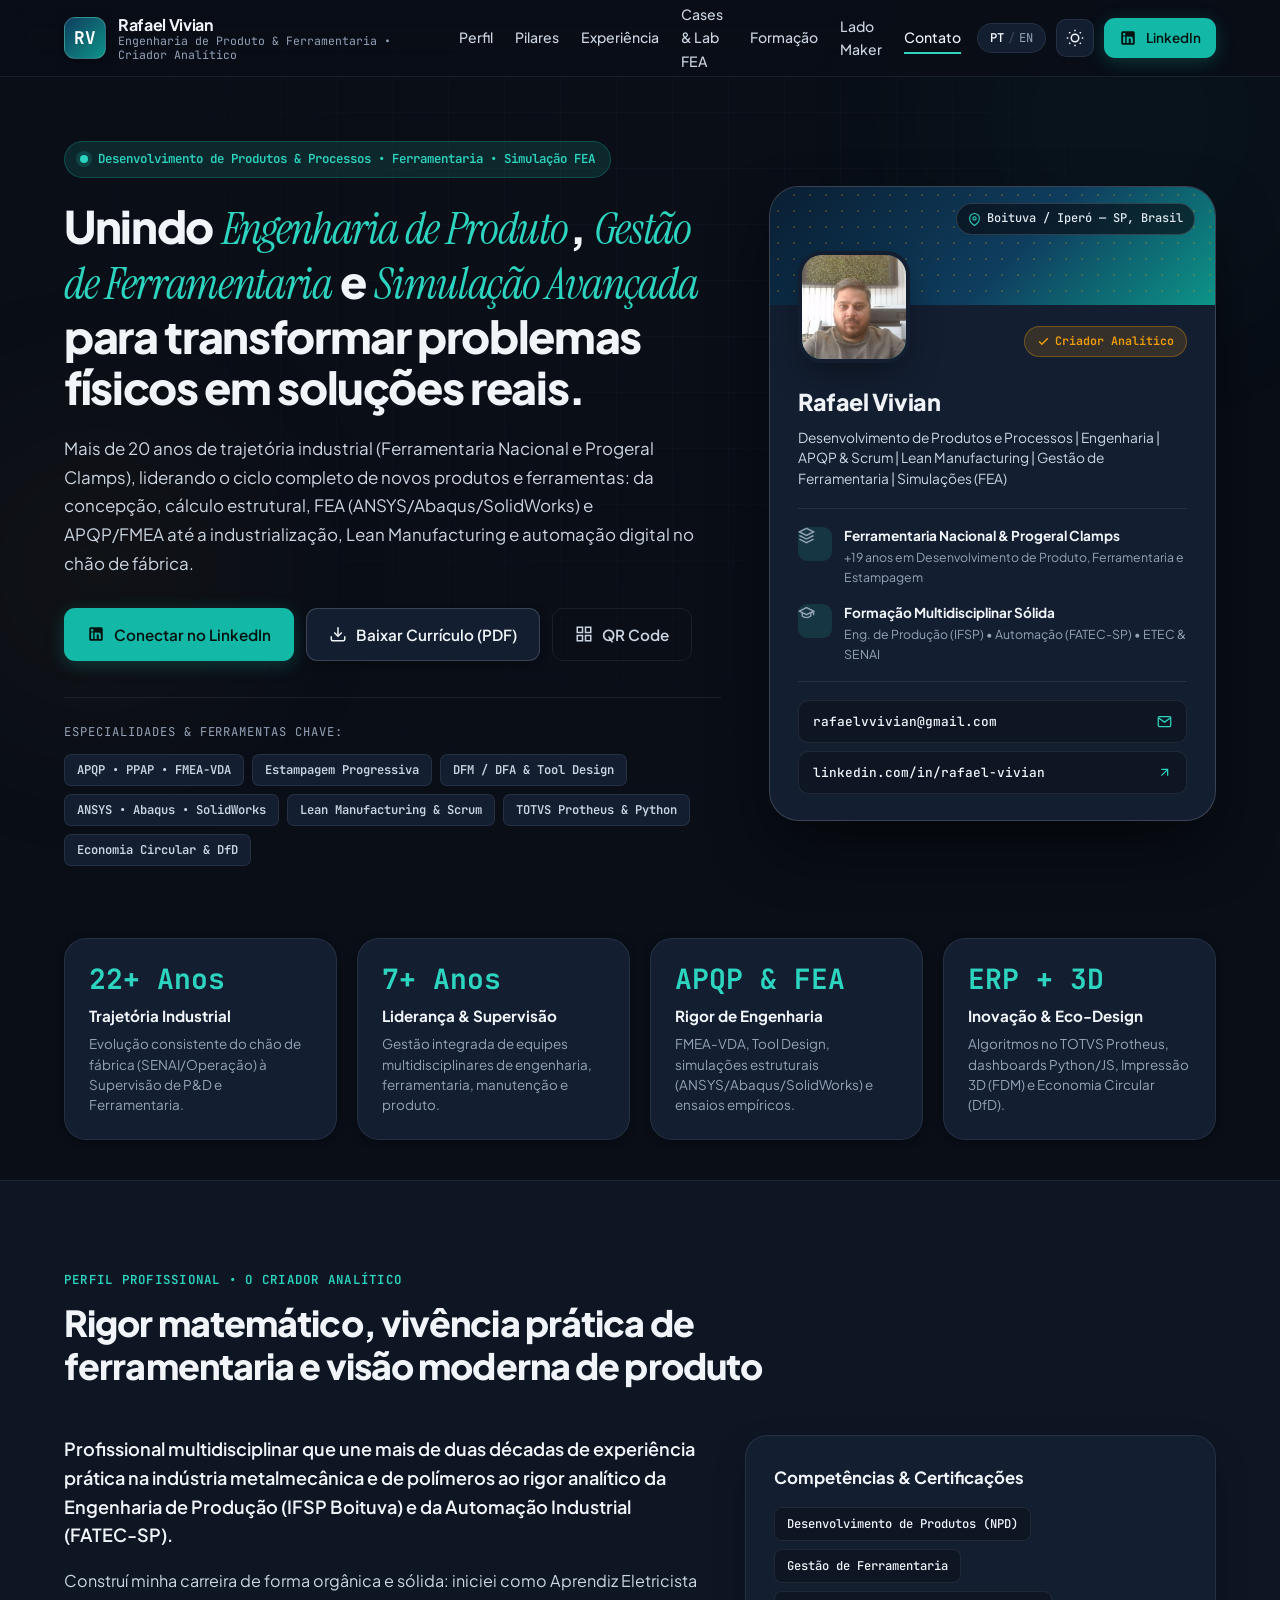
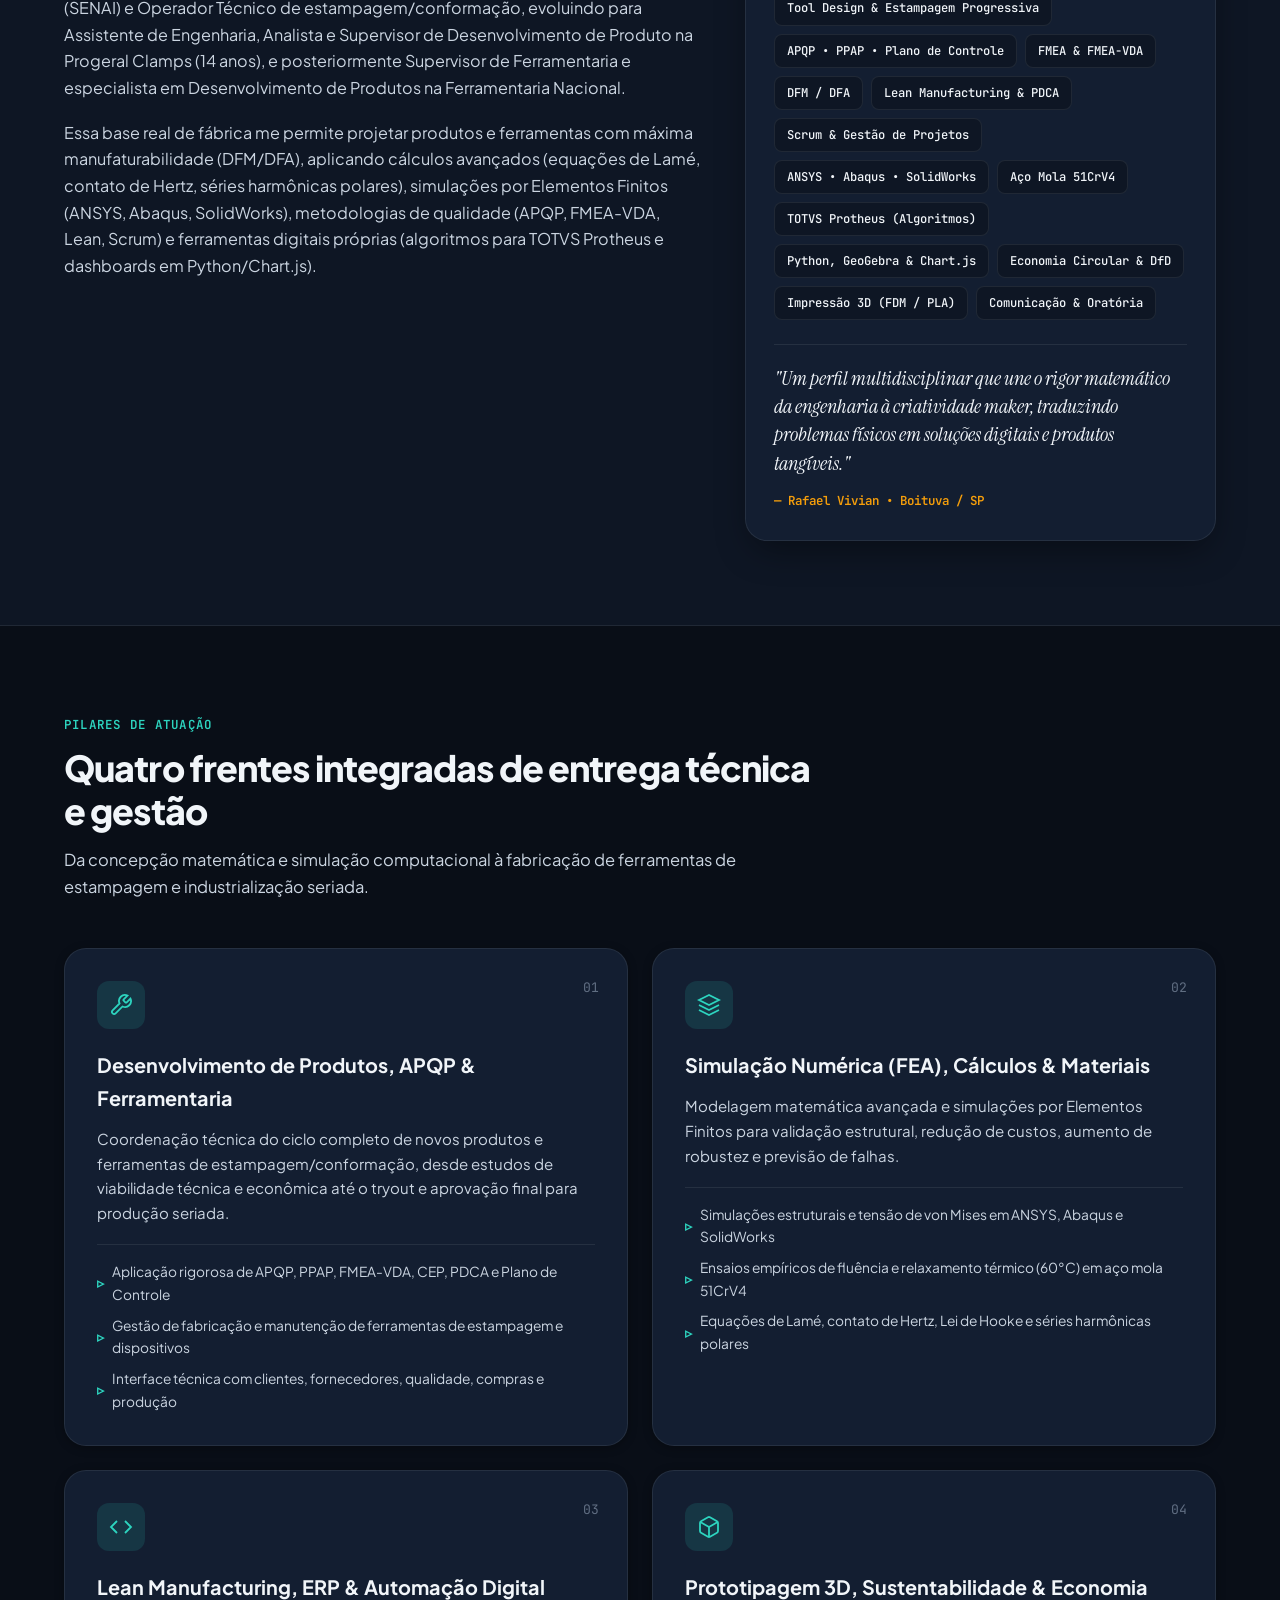
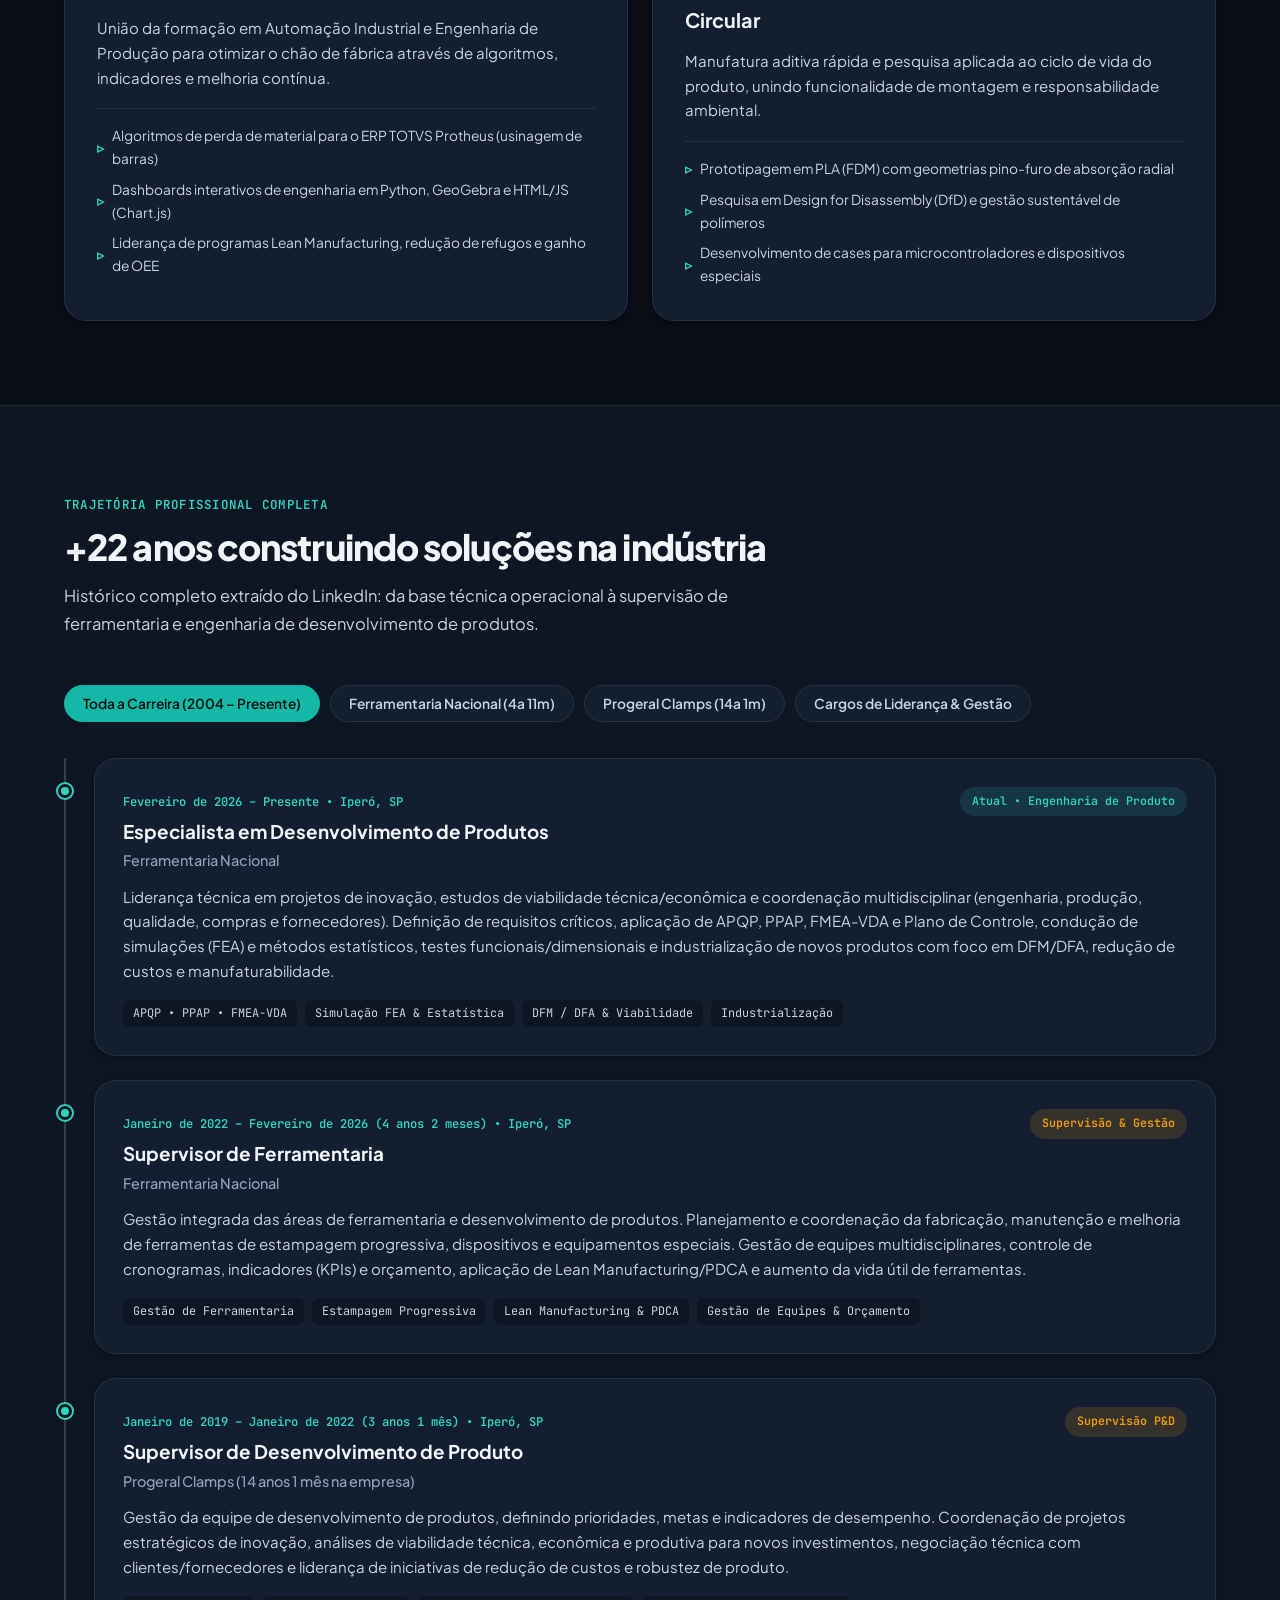
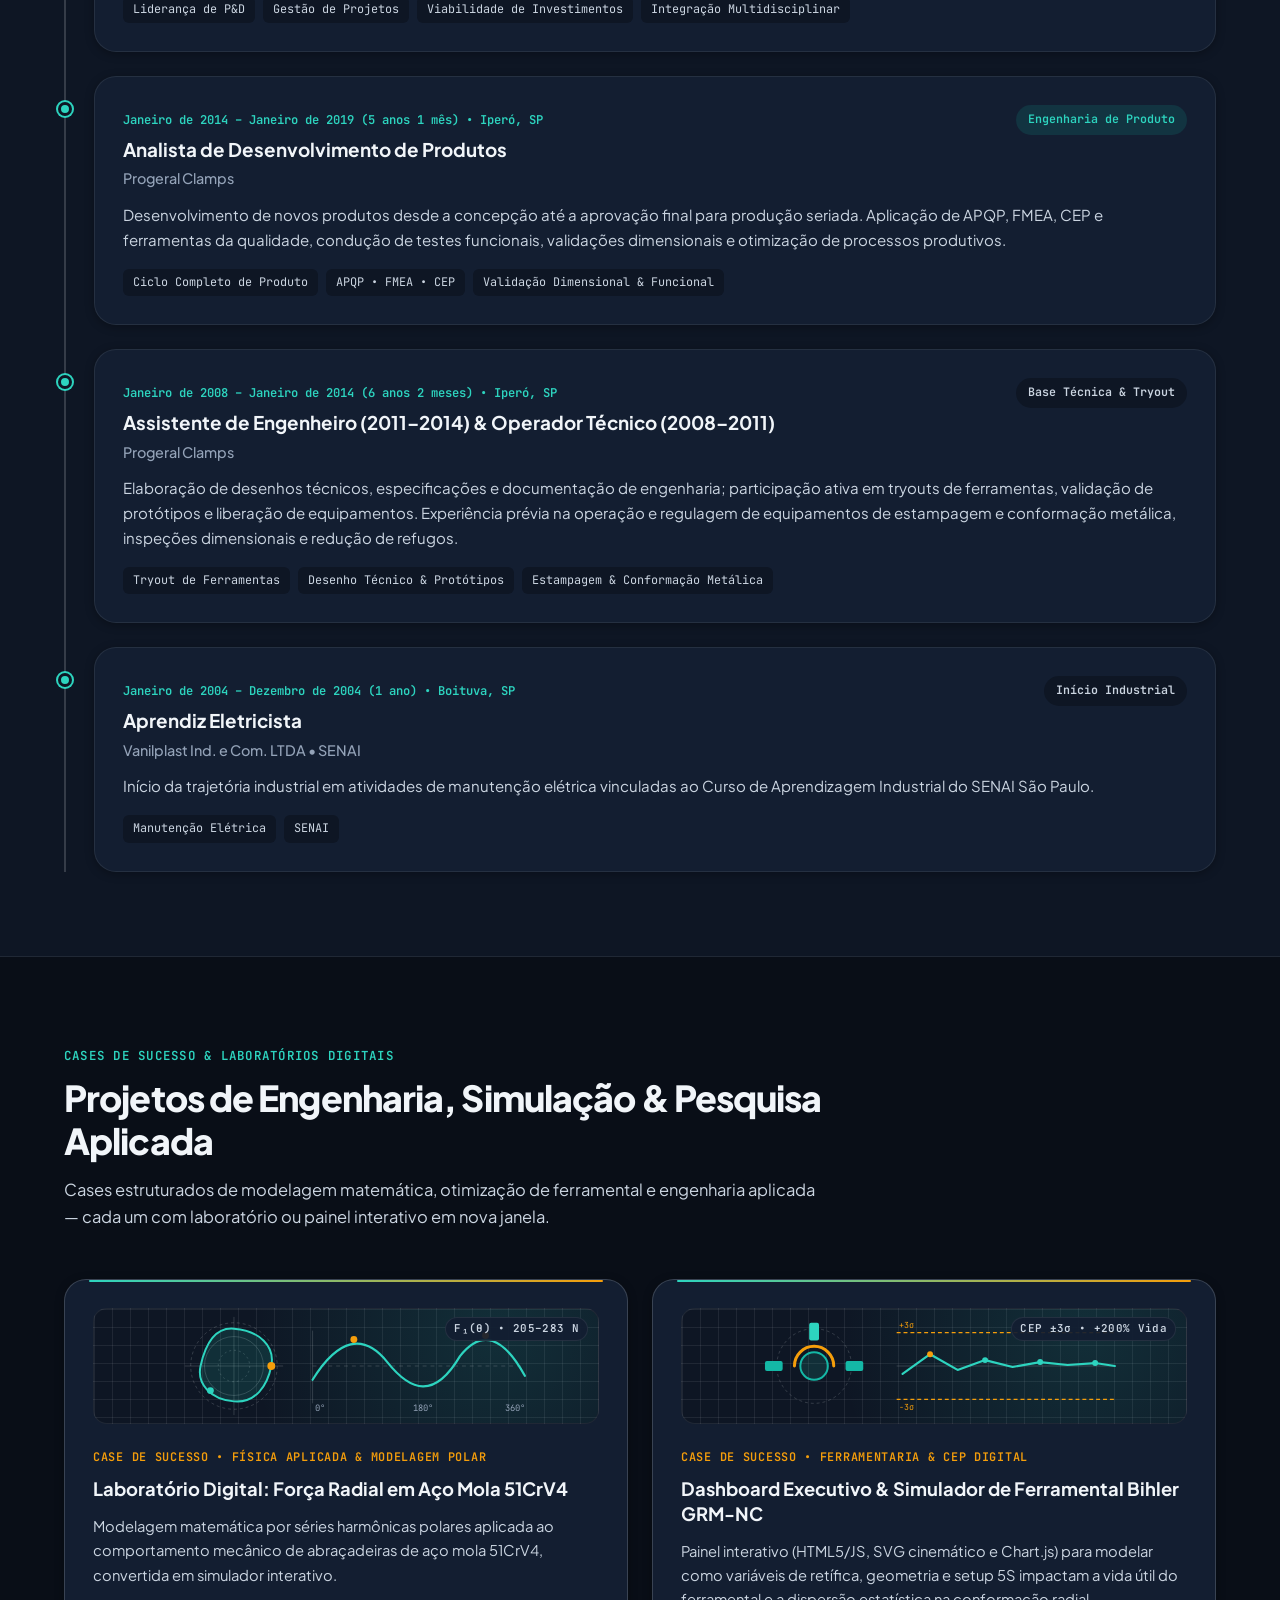
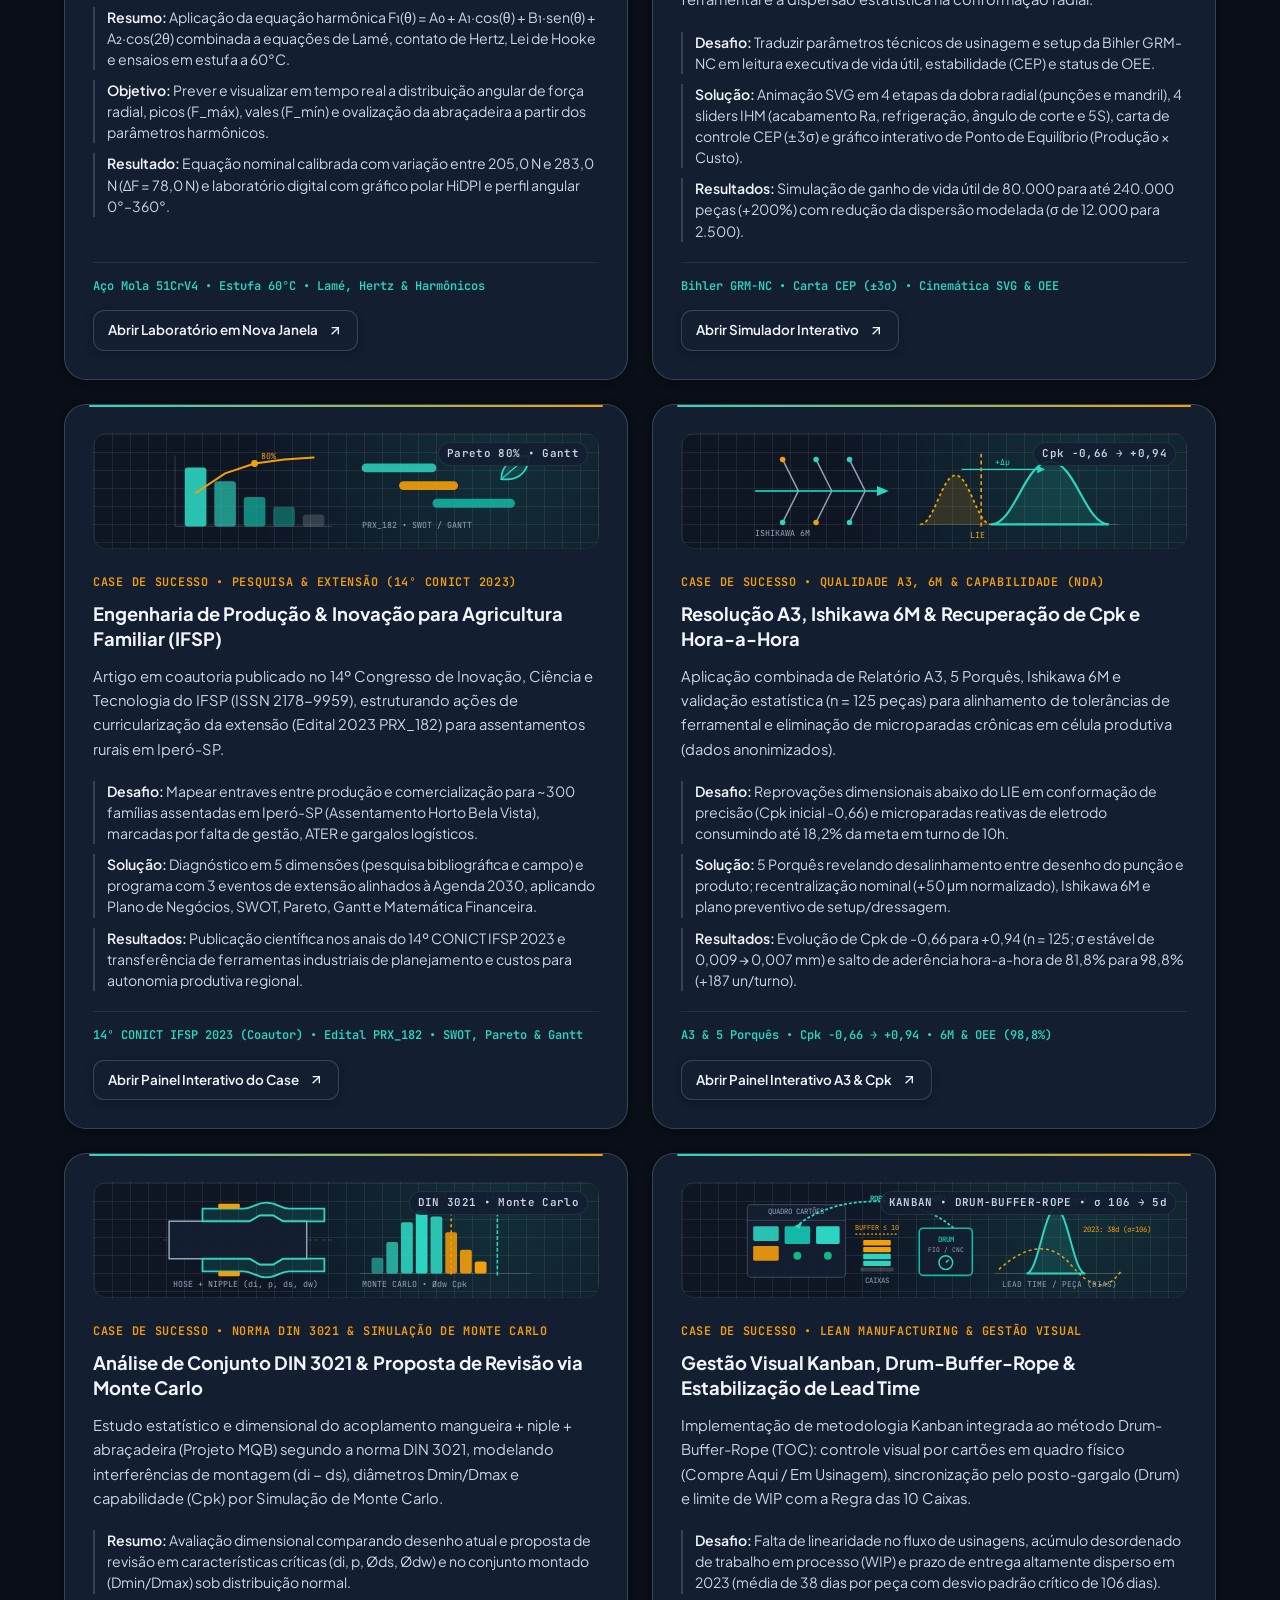
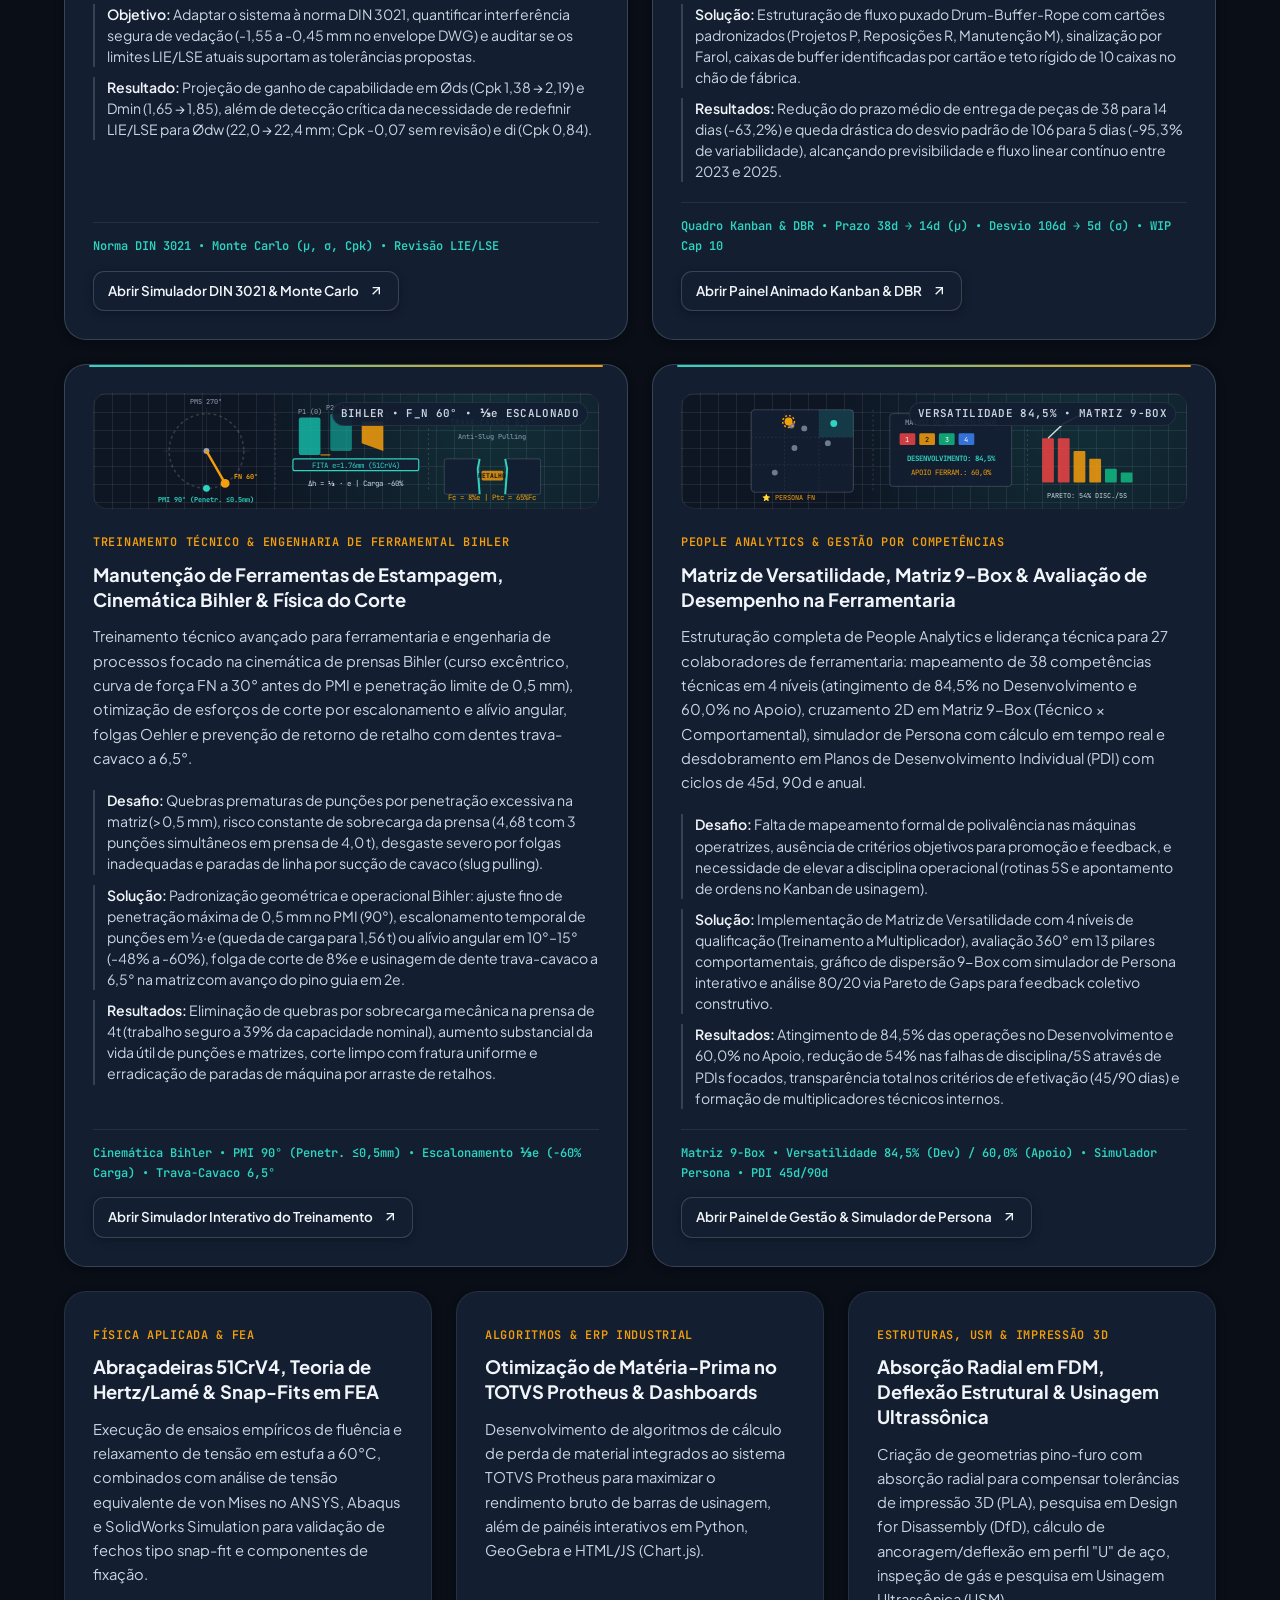
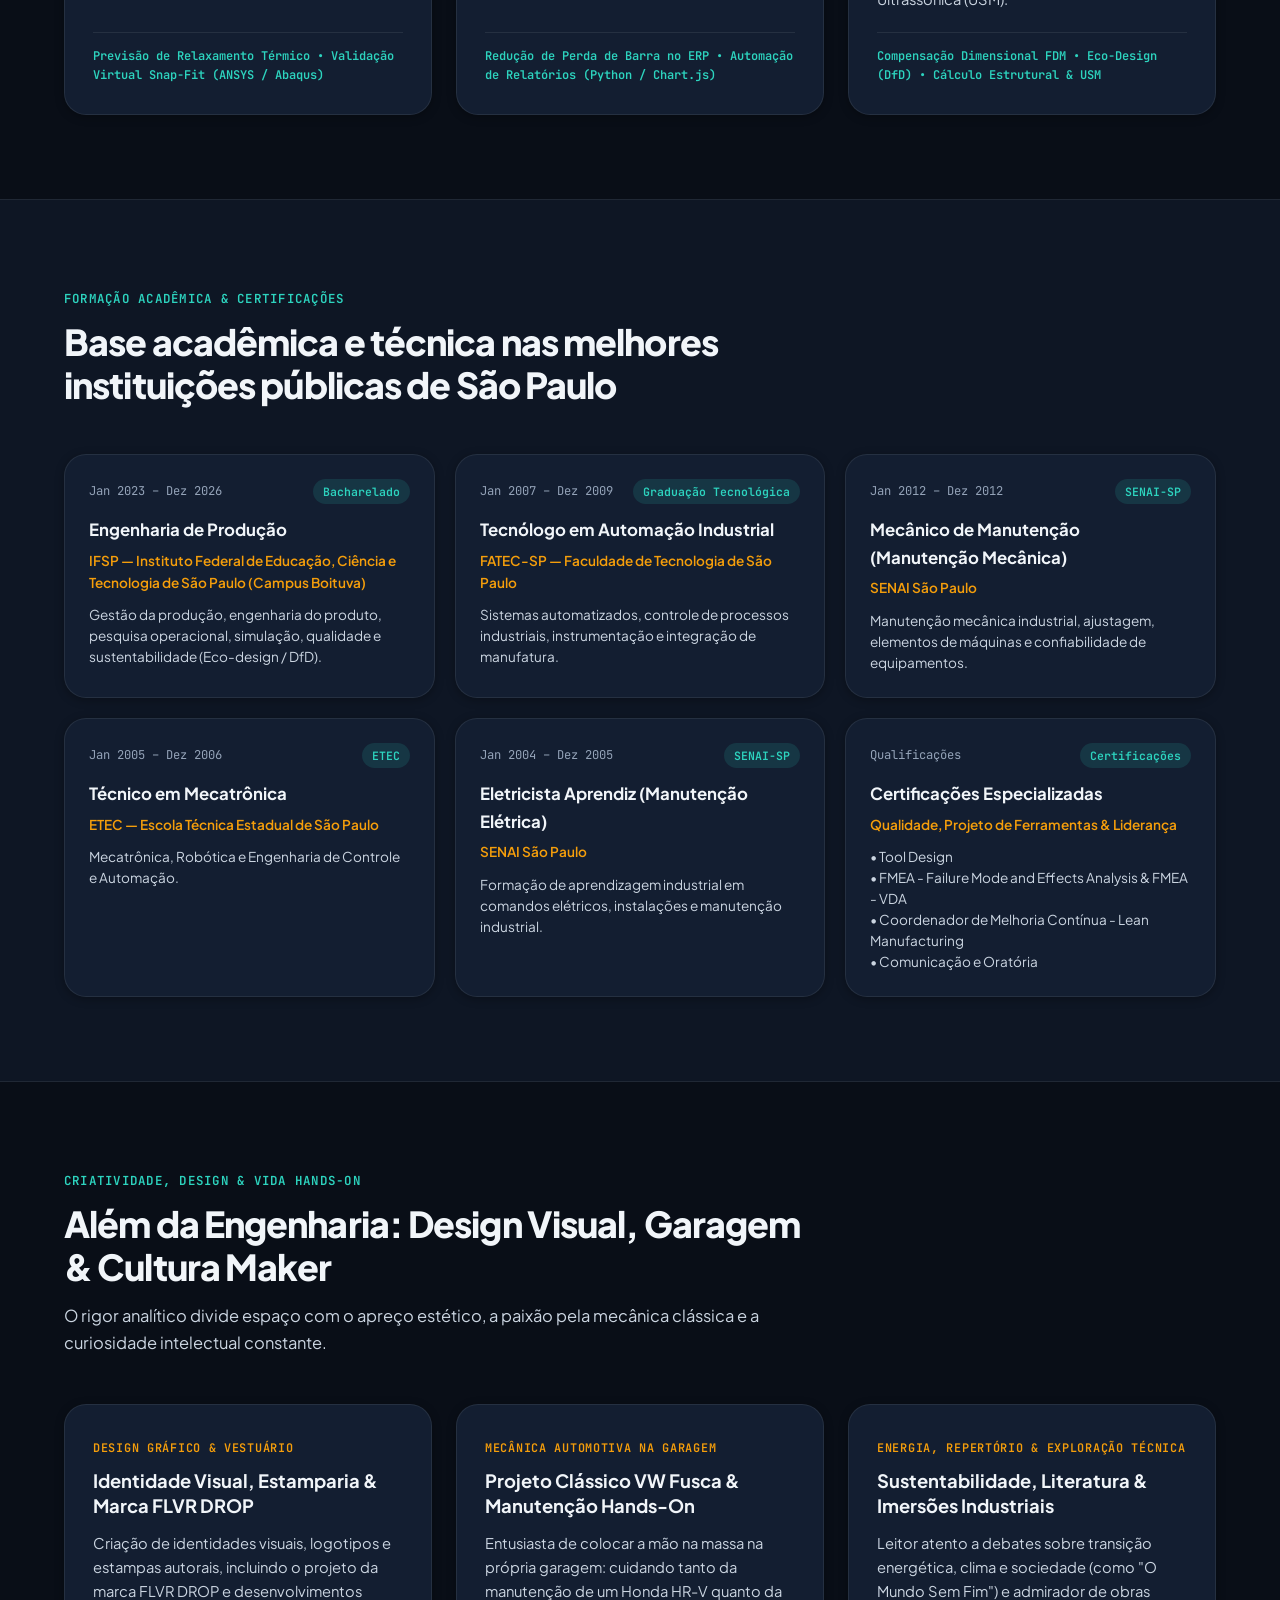
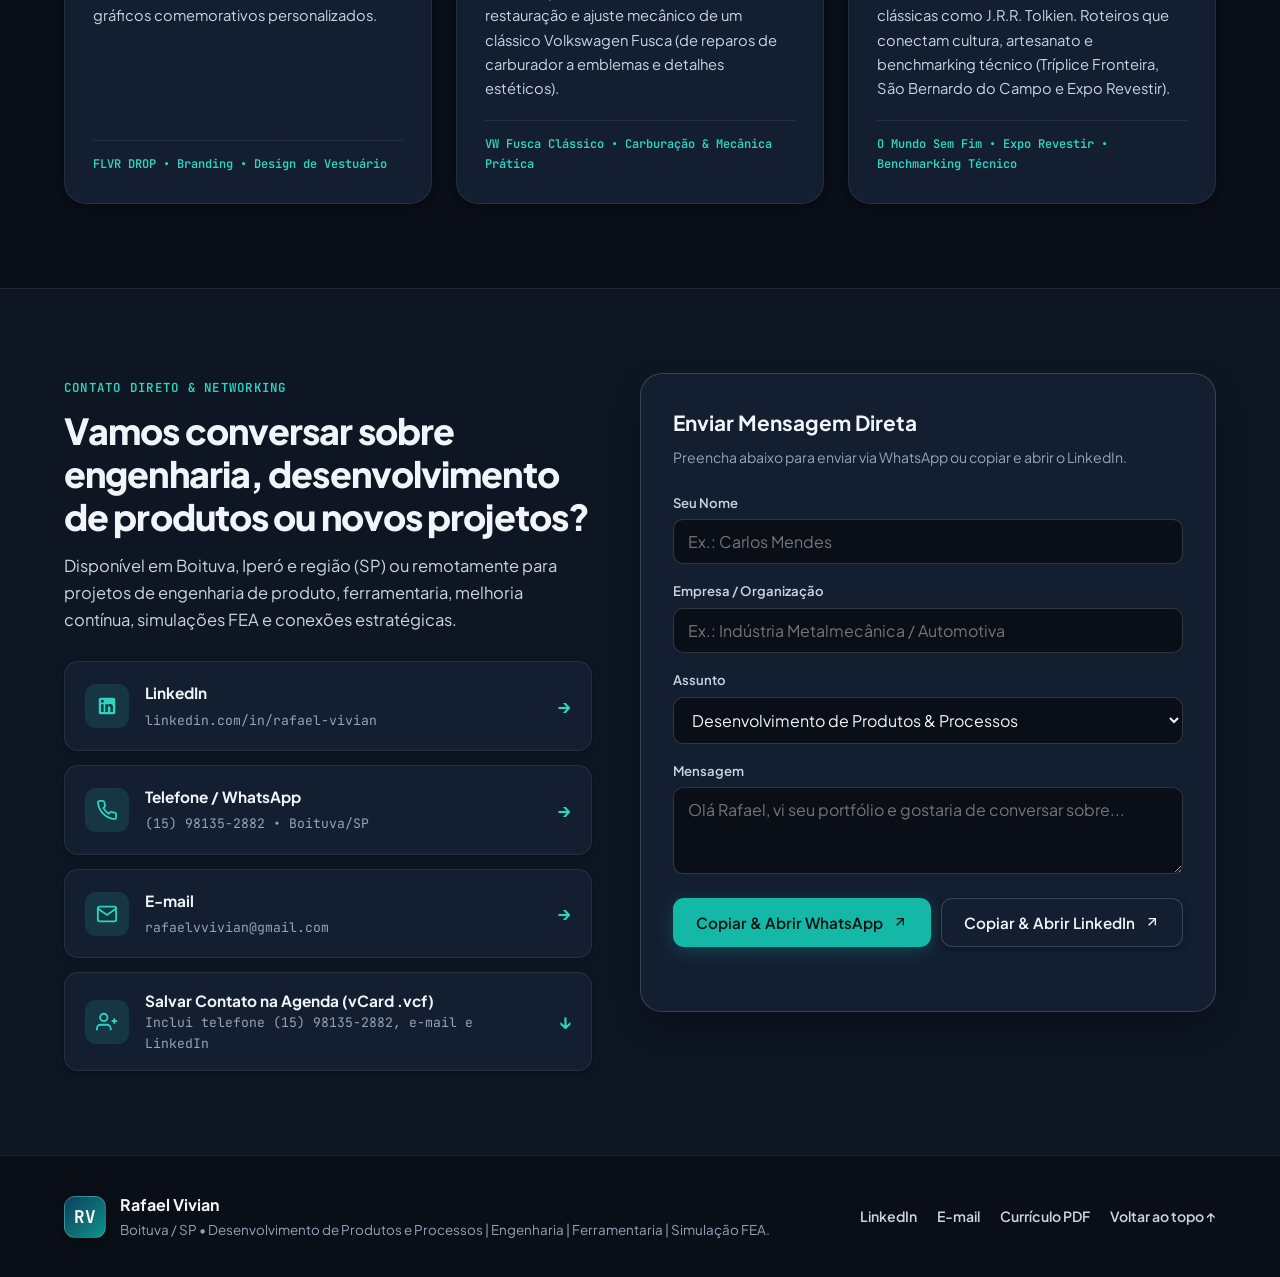
==== index.html @ 63d5f32c "Add files via upload" ====
<!DOCTYPE html>
<html lang="pt-BR" data-theme="dark">
<head>
  <meta charset="UTF-8" />
  <meta name="viewport" content="width=device-width, initial-scale=1.0" />
  <title>Rafael Vivian | Desenvolvimento de Produtos, Engenharia, Ferramentaria & Simulação FEA</title>
  <meta name="description" content="Portfólio profissional de Rafael Vivian — Desenvolvimento de Produtos e Processos, Engenharia, APQP & Scrum, Lean Manufacturing, Gestão de Ferramentaria, Simulação FEA (ANSYS/Abaqus/SolidWorks) e Economia Circular." />
  <meta name="author" content="Rafael Vivian" />
  <meta name="keywords" content="Rafael Vivian, Desenvolvimento de Produtos, Ferramentaria Nacional, Progeral Clamps, Engenharia de Produção, IFSP Boituva, FATEC, APQP, FMEA VDA, Lean Manufacturing, Simulação FEA, ANSYS, Abaqus, SolidWorks, TOTVS Protheus" />

  <!-- Open Graph / LinkedIn Share -->
  <meta property="og:type" content="profile" />
  <meta property="og:title" content="Rafael Vivian | Desenvolvimento de Produtos, Engenharia & Ferramentaria" />
  <meta property="og:description" content="+20 anos de trajetória industrial unindo Engenharia de Produto, Gestão de Ferramentaria, APQP/FMEA, Simulação FEA, Automação de Processos e Cultura Maker." />
  <meta property="og:url" content="https://www.linkedin.com/in/rafael-vivian" />

  <!-- Google Fonts -->
  <link rel="preconnect" href="https://fonts.googleapis.com" />
  <link rel="preconnect" href="https://fonts.gstatic.com" crossorigin />
  <link href="https://fonts.googleapis.com/css2?family=Instrument+Serif:ital@0;1&family=JetBrains+Mono:wght@400;500;600;700&family=Plus+Jakarta+Sans:wght@400;500;600;700;800&display=swap" rel="stylesheet" />

  <!-- Stylesheet -->
  <link rel="stylesheet" href="styles.css" />
</head>
<body>
  <!-- Technical CAD / Engineering Ambient Background -->
  <div class="ambient-bg" aria-hidden="true">
    <div class="ambient-glow ambient-glow--1"></div>
    <div class="ambient-glow ambient-glow--2"></div>
    <div class="ambient-grid"></div>
  </div>

  <!-- Top Navigation -->
  <header class="site-header" id="top">
    <div class="container nav-container">
      <a href="#top" class="brand" aria-label="Rafael Vivian - Início">
        <span class="brand-monogram">RV</span>
        <div class="brand-text">
          <span class="brand-name">Rafael Vivian</span>
          <span class="brand-credential" data-i18n="nav.credential">Engenharia de Produto & Ferramentaria • Criador Analítico</span>
        </div>
      </a>

      <nav class="main-nav" id="mainNav" aria-label="Navegação Principal">
        <a href="#sobre" class="nav-link" data-i18n="nav.about">Perfil</a>
        <a href="#especialidades" class="nav-link" data-i18n="nav.expertise">Pilares</a>
        <a href="#trajetoria" class="nav-link" data-i18n="nav.career">Experiência</a>
        <a href="#cases" class="nav-link" data-i18n="nav.cases">Cases & Lab FEA</a>
        <a href="#formacao" class="nav-link" data-i18n="nav.education">Formação</a>
        <a href="#maker" class="nav-link" data-i18n="nav.maker">Lado Maker</a>
        <a href="#contato" class="nav-link" data-i18n="nav.contact">Contato</a>
      </nav>

      <div class="nav-actions">
        <!-- Language Switcher -->
        <button type="button" class="icon-pill" id="langToggle" aria-label="Alternar idioma PT/EN" title="Português / English">
          <span class="lang-active" id="langLabel">PT</span>
          <span class="lang-divider">/</span>
          <span class="lang-inactive" id="langSubLabel">EN</span>
        </button>

        <!-- Theme Switcher -->
        <button type="button" class="icon-btn" id="themeToggle" aria-label="Alternar tema claro/escuro" title="Alternar tema">
          <svg class="icon-sun" viewBox="0 0 24 24" fill="none" stroke="currentColor" stroke-width="2">
            <circle cx="12" cy="12" r="5"></circle>
            <line x1="12" y1="1" x2="12" y2="3"></line>
            <line x1="12" y1="21" x2="12" y2="23"></line>
            <line x1="4.22" y1="4.22" x2="5.64" y2="5.64"></line>
            <line x1="18.36" y1="18.36" x2="19.78" y2="19.78"></line>
            <line x1="1" y1="12" x2="3" y2="12"></line>
            <line x1="21" y1="12" x2="23" y2="12"></line>
            <line x1="4.22" y1="19.78" x2="5.64" y2="18.36"></line>
            <line x1="18.36" y1="5.64" x2="19.78" y2="4.22"></line>
          </svg>
          <svg class="icon-moon" viewBox="0 0 24 24" fill="none" stroke="currentColor" stroke-width="2">
            <path d="M21 12.79A9 9 0 1 1 11.21 3 7 7 0 0 0 21 12.79z"></path>
          </svg>
        </button>

        <!-- LinkedIn CTA -->
        <a href="https://www.linkedin.com/in/rafael-vivian" target="_blank" rel="noopener noreferrer" class="btn btn-primary btn-sm nav-cta">
          <svg class="btn-icon" viewBox="0 0 24 24" fill="currentColor" aria-hidden="true">
            <path d="M19 3a2 2 0 0 1 2 2v14a2 2 0 0 1-2 2H5a2 2 0 0 1-2-2V5a2 2 0 0 1 2-2h14m-.5 15.5v-5.3a3.26 3.26 0 0 0-3.26-3.26c-.85 0-1.84.52-2.28 1.3v-1.11h-2.79v8.37h2.79v-4.93c0-.77.62-1.4 1.39-1.4a1.4 1.4 0 0 1 1.4 1.4v4.93h2.75M6.88 8.56a1.68 1.68 0 0 0 1.68-1.68c0-.93-.75-1.69-1.68-1.69a1.69 1.69 0 0 0-1.69 1.69c0 .93.76 1.68 1.69 1.68m1.39 9.94v-8.37H5.5v8.37h2.77z"/>
          </svg>
          <span>LinkedIn</span>
        </a>

        <!-- Mobile Menu Button -->
        <button type="button" class="icon-btn mobile-menu-btn" id="mobileMenuBtn" aria-label="Abrir menu" aria-expanded="false">
          <svg viewBox="0 0 24 24" fill="none" stroke="currentColor" stroke-width="2">
            <line x1="3" y1="6" x2="21" y2="6"></line>
            <line x1="3" y1="12" x2="21" y2="12"></line>
            <line x1="3" y1="18" x2="21" y2="18"></line>
          </svg>
        </button>
      </div>
    </div>
  </header>

  <main>
    <!-- HERO SECTION -->
    <section class="hero-section">
      <div class="container hero-grid">
        <div class="hero-content reveal">
          <div class="eyebrow-badge">
            <span class="status-dot"></span>
            <span data-i18n="hero.badge">Desenvolvimento de Produtos & Processos • Ferramentaria • Simulação FEA</span>
          </div>

          <h1 class="hero-title" data-i18n="hero.title">
            Unindo <em>Engenharia de Produto</em>, <em>Gestão de Ferramentaria</em> e <em>Simulação Avançada</em> para transformar problemas físicos em soluções reais.
          </h1>

          <p class="hero-lead" data-i18n="hero.lead">
            Mais de 20 anos de trajetória industrial (Ferramentaria Nacional e Progeral Clamps), liderando o ciclo completo de novos produtos e ferramentas: da concepção, cálculo estrutural, FEA (ANSYS/Abaqus/SolidWorks) e APQP/FMEA até a industrialização, Lean Manufacturing e automação digital no chão de fábrica.
          </p>

          <div class="hero-cta-group">
            <a href="https://www.linkedin.com/in/rafael-vivian" target="_blank" rel="noopener noreferrer" class="btn btn-primary btn-lg">
              <svg class="btn-icon" viewBox="0 0 24 24" fill="currentColor" aria-hidden="true">
                <path d="M19 3a2 2 0 0 1 2 2v14a2 2 0 0 1-2 2H5a2 2 0 0 1-2-2V5a2 2 0 0 1 2-2h14m-.5 15.5v-5.3a3.26 3.26 0 0 0-3.26-3.26c-.85 0-1.84.52-2.28 1.3v-1.11h-2.79v8.37h2.79v-4.93c0-.77.62-1.4 1.39-1.4a1.4 1.4 0 0 1 1.4 1.4v4.93h2.75M6.88 8.56a1.68 1.68 0 0 0 1.68-1.68c0-.93-.75-1.69-1.68-1.69a1.69 1.69 0 0 0-1.69 1.69c0 .93.76 1.68 1.69 1.68m1.39 9.94v-8.37H5.5v8.37h2.77z"/>
              </svg>
              <span data-i18n="hero.ctaPrimary">Conectar no LinkedIn</span>
            </a>

            <a href="Profile.pdf" download="Rafael_Vivian_CV.pdf" class="btn btn-secondary btn-lg">
              <svg class="btn-icon" viewBox="0 0 24 24" fill="none" stroke="currentColor" stroke-width="2" aria-hidden="true">
                <path d="M21 15v4a2 2 0 0 1-2 2H5a2 2 0 0 1-2-2v-4"></path>
                <polyline points="7 10 12 15 17 10"></polyline>
                <line x1="12" y1="15" x2="12" y2="3"></line>
              </svg>
              <span data-i18n="hero.ctaDownloadCv">Baixar Currículo (PDF)</span>
            </a>

            <button type="button" class="btn btn-ghost btn-lg" id="openQrModalBtn">
              <svg class="btn-icon" viewBox="0 0 24 24" fill="none" stroke="currentColor" stroke-width="2" aria-hidden="true">
                <rect x="3" y="3" width="7" height="7"></rect>
                <rect x="14" y="3" width="7" height="7"></rect>
                <rect x="14" y="14" width="7" height="7"></rect>
                <rect x="3" y="14" width="7" height="7"></rect>
              </svg>
              <span data-i18n="hero.ctaQr">QR Code</span>
            </button>
          </div>

          <!-- Core Specialties Pills -->
          <div class="hero-affiliations">
            <span class="affiliations-label" data-i18n="hero.affiliationsLabel">Especialidades & Ferramentas Chave:</span>
            <div class="affiliations-pills">
              <span class="inst-pill">APQP • PPAP • FMEA-VDA</span>
              <span class="inst-pill">Estampagem Progressiva</span>
              <span class="inst-pill">DFM / DFA & Tool Design</span>
              <span class="inst-pill">ANSYS • Abaqus • SolidWorks</span>
              <span class="inst-pill">Lean Manufacturing & Scrum</span>
              <span class="inst-pill">TOTVS Protheus & Python</span>
              <span class="inst-pill">Economia Circular & DfD</span>
            </div>
          </div>
        </div>

        <!-- Executive Profile Card with Real Photo -->
        <div class="hero-visual reveal">
          <div class="profile-card">
            <div class="profile-card-banner">
              <div class="bio-pattern" aria-hidden="true"></div>
              <span class="location-tag">
                <svg viewBox="0 0 24 24" fill="none" stroke="currentColor" stroke-width="2">
                  <path d="M21 10c0 7-9 13-9 13s-9-6-9-13a9 9 0 0 1 18 0z"></path>
                  <circle cx="12" cy="10" r="3"></circle>
                </svg>
                <span data-i18n="hero.location">Boituva / Iperó — SP, Brasil</span>
              </span>
            </div>

            <div class="profile-avatar-wrapper">
              <div class="profile-avatar" id="profileAvatarContainer">
                <img
                  src="Escritorio.jpg"
                  alt="Rafael Vivian — Especialista em Desenvolvimento de Produtos e Engenharia"
                  id="profileImage"
                  class="profile-img"
                  onerror="if(!this.dataset.fb){this.dataset.fb='1';this.src='assets/profile.jpg';}else{this.style.display='none';document.getElementById('avatarFallback').style.display='flex';}"
                />
                <div class="avatar-fallback" id="avatarFallback" aria-hidden="true">
                  <span class="avatar-initials">RV</span>
                </div>
              </div>

              <div class="verified-pill" title="Arquétipo Profissional">
                <svg viewBox="0 0 24 24" fill="none" stroke="currentColor" stroke-width="2.5">
                  <polyline points="20 6 9 17 4 12"></polyline>
                </svg>
                <span data-i18n="hero.archetypeTag">Criador Analítico</span>
              </div>
            </div>

            <div class="profile-card-body">
              <h2 class="profile-name">Rafael Vivian</h2>
              <p class="profile-headline" data-i18n="hero.cardHeadline">
                Desenvolvimento de Produtos e Processos | Engenharia | APQP & Scrum | Lean Manufacturing | Gestão de Ferramentaria | Simulações (FEA)
              </p>

              <div class="profile-highlights">
                <div class="profile-highlight-item">
                  <span class="highlight-icon">
                    <svg viewBox="0 0 24 24" fill="none" stroke="currentColor" stroke-width="2">
                      <polygon points="12 2 2 7 12 12 22 7 12 2"></polygon>
                      <polyline points="2 17 12 22 22 17"></polyline>
                      <polyline points="2 12 12 17 22 12"></polyline>
                    </svg>
                  </span>
                  <div>
                    <strong data-i18n="hero.cardRole1Title">Ferramentaria Nacional & Progeral Clamps</strong>
                    <span data-i18n="hero.cardRole1Sub">+19 anos em Desenvolvimento de Produto, Ferramentaria e Estampagem</span>
                  </div>
                </div>

                <div class="profile-highlight-item">
                  <span class="highlight-icon">
                    <svg viewBox="0 0 24 24" fill="none" stroke="currentColor" stroke-width="2">
                      <path d="M22 10v6M2 10l10-5 10 5-10 5z"></path>
                      <path d="M6 12v5c3 3 9 3 12 0v-5"></path>
                    </svg>
                  </span>
                  <div>
                    <strong data-i18n="hero.cardRole2Title">Formação Multidisciplinar Sólida</strong>
                    <span data-i18n="hero.cardRole2Sub">Eng. de Produção (IFSP) • Automação (FATEC-SP) • ETEC & SENAI</span>
                  </div>
                </div>
              </div>

              <div class="profile-card-footer">
                <a href="mailto:rafaelvvivian@gmail.com" class="profile-link-bar" style="margin-bottom: 8px;">
                  <span class="mono-url">rafaelvvivian@gmail.com</span>
                  <svg viewBox="0 0 24 24" fill="none" stroke="currentColor" stroke-width="2">
                    <path d="M4 4h16c1.1 0 2 .9 2 2v12c0 1.1-.9 2-2 2H4c-1.1 0-2-.9-2-2V6c0-1.1.9-2 2-2z"></path>
                    <polyline points="22,6 12,13 2,6"></polyline>
                  </svg>
                </a>
                <a href="https://www.linkedin.com/in/rafael-vivian" target="_blank" rel="noopener noreferrer" class="profile-link-bar">
                  <span class="mono-url">linkedin.com/in/rafael-vivian</span>
                  <svg viewBox="0 0 24 24" fill="none" stroke="currentColor" stroke-width="2">
                    <line x1="7" y1="17" x2="17" y2="7"></line>
                    <polyline points="7 7 17 7 17 17"></polyline>
                  </svg>
                </a>
              </div>
            </div>
          </div>
        </div>
      </div>
    </section>

    <!-- IMPACT METRICS BAR -->
    <section class="metrics-section" aria-label="Indicadores de Carreira">
      <div class="container">
        <div class="metrics-grid reveal">
          <div class="metric-card">
            <span class="metric-value">22+ Anos</span>
            <span class="metric-label" data-i18n="metrics.m1Label">Trajetória Industrial</span>
            <p class="metric-desc" data-i18n="metrics.m1Desc">Evolução consistente do chão de fábrica (SENAI/Operação) à Supervisão de P&D e Ferramentaria.</p>
          </div>
          <div class="metric-card">
            <span class="metric-value">7+ Anos</span>
            <span class="metric-label" data-i18n="metrics.m2Label">Liderança & Supervisão</span>
            <p class="metric-desc" data-i18n="metrics.m2Desc">Gestão integrada de equipes multidisciplinares de engenharia, ferramentaria, manutenção e produto.</p>
          </div>
          <div class="metric-card">
            <span class="metric-value">APQP & FEA</span>
            <span class="metric-label" data-i18n="metrics.m3Label">Rigor de Engenharia</span>
            <p class="metric-desc" data-i18n="metrics.m3Desc">FMEA-VDA, Tool Design, simulações estruturais (ANSYS/Abaqus/SolidWorks) e ensaios empíricos.</p>
          </div>
          <div class="metric-card">
            <span class="metric-value">ERP + 3D</span>
            <span class="metric-label" data-i18n="metrics.m4Label">Inovação & Eco-Design</span>
            <p class="metric-desc" data-i18n="metrics.m4Desc">Algoritmos no TOTVS Protheus, dashboards Python/JS, Impressão 3D (FDM) e Economia Circular (DfD).</p>
          </div>
        </div>
      </div>
    </section>

    <!-- ABOUT / ARCHETYPE SECTION -->
    <section class="section about-section" id="sobre">
      <div class="container">
        <div class="section-header reveal">
          <span class="section-tag" data-i18n="about.tag">Perfil Profissional • O Criador Analítico</span>
          <h2 class="section-title" data-i18n="about.title">Rigor matemático, vivência prática de ferramentaria e visão moderna de produto</h2>
        </div>

        <div class="about-grid">
          <div class="about-narrative reveal">
            <p class="about-p-lead" data-i18n="about.p1">
              Profissional multidisciplinar que une mais de duas décadas de experiência prática na indústria metalmecânica e de polímeros ao rigor analítico da Engenharia de Produção (IFSP Boituva) e da Automação Industrial (FATEC-SP).
            </p>
            <p data-i18n="about.p2">
              Construí minha carreira de forma orgânica e sólida: iniciei como Aprendiz Eletricista (SENAI) e Operador Técnico de estampagem/conformação, evoluindo para Assistente de Engenharia, Analista e Supervisor de Desenvolvimento de Produto na Progeral Clamps (14 anos), e posteriormente Supervisor de Ferramentaria e especialista em Desenvolvimento de Produtos na Ferramentaria Nacional.
            </p>
            <p data-i18n="about.p3">
              Essa base real de fábrica me permite projetar produtos e ferramentas com máxima manufaturabilidade (DFM/DFA), aplicando cálculos avançados (equações de Lamé, contato de Hertz, séries harmônicas polares), simulações por Elementos Finitos (ANSYS, Abaqus, SolidWorks), metodologias de qualidade (APQP, FMEA-VDA, Lean, Scrum) e ferramentas digitais próprias (algoritmos para TOTVS Protheus e dashboards em Python/Chart.js).
            </p>
          </div>

          <div class="about-competencies reveal">
            <div class="competencies-panel">
              <h3 class="panel-title" data-i18n="about.skillsTitle">Competências & Certificações</h3>
              <div class="skill-tags">
                <span class="skill-tag">Desenvolvimento de Produtos (NPD)</span>
                <span class="skill-tag">Gestão de Ferramentaria</span>
                <span class="skill-tag">Tool Design & Estampagem Progressiva</span>
                <span class="skill-tag">APQP • PPAP • Plano de Controle</span>
                <span class="skill-tag">FMEA & FMEA-VDA</span>
                <span class="skill-tag">DFM / DFA</span>
                <span class="skill-tag">Lean Manufacturing & PDCA</span>
                <span class="skill-tag">Scrum & Gestão de Projetos</span>
                <span class="skill-tag">ANSYS • Abaqus • SolidWorks</span>
                <span class="skill-tag">Aço Mola 51CrV4</span>
                <span class="skill-tag">TOTVS Protheus (Algoritmos)</span>
                <span class="skill-tag">Python, GeoGebra & Chart.js</span>
                <span class="skill-tag">Economia Circular & DfD</span>
                <span class="skill-tag">Impressão 3D (FDM / PLA)</span>
                <span class="skill-tag">Comunicação & Oratória</span>
              </div>

              <div class="executive-quote">
                <blockquote data-i18n="about.quote">
                  "Um perfil multidisciplinar que une o rigor matemático da engenharia à criatividade maker, traduzindo problemas físicos em soluções digitais e produtos tangíveis."
                </blockquote>
                <cite>— Rafael Vivian • Boituva / SP</cite>
              </div>
            </div>
          </div>
        </div>
      </div>
    </section>

    <!-- CORE PILLARS / COMPETENCIES SECTION -->
    <section class="section expertise-section" id="especialidades">
      <div class="container">
        <div class="section-header reveal">
          <span class="section-tag" data-i18n="expertise.tag">Pilares de Atuação</span>
          <h2 class="section-title" data-i18n="expertise.title">Quatro frentes integradas de entrega técnica e gestão</h2>
          <p class="section-subtitle" data-i18n="expertise.subtitle">
            Da concepção matemática e simulação computacional à fabricação de ferramentas de estampagem e industrialização seriada.
          </p>
        </div>

        <div class="pillars-grid">
          <!-- Pillar 1 -->
          <article class="pillar-card reveal">
            <div class="pillar-icon-wrap">
              <svg viewBox="0 0 24 24" fill="none" stroke="currentColor" stroke-width="1.8">
                <path d="M14.7 6.3a1 1 0 0 0 0 1.4l1.6 1.6a1 1 0 0 0 1.4 0l3.77-3.77a6 6 0 0 1-7.94 7.94l-6.91 6.91a2.12 2.12 0 0 1-3-3l6.91-6.91a6 6 0 0 1 7.94-7.94l-3.76 3.76z"></path>
              </svg>
            </div>
            <span class="pillar-num">01</span>
            <h3 class="pillar-title" data-i18n="expertise.p1Title">Desenvolvimento de Produtos, APQP & Ferramentaria</h3>
            <p class="pillar-desc" data-i18n="expertise.p1Desc">
              Coordenação técnica do ciclo completo de novos produtos e ferramentas de estampagem/conformação, desde estudos de viabilidade técnica e econômica até o tryout e aprovação final para produção seriada.
            </p>
            <ul class="pillar-list">
              <li data-i18n="expertise.p1Item1">Aplicação rigorosa de APQP, FMEA-VDA, CEP, PDCA e Plano de Controle</li>
              <li data-i18n="expertise.p1Item2">Gestão de fabricação e manutenção de ferramentas de estampagem e dispositivos</li>
              <li data-i18n="expertise.p1Item3">Interface técnica com clientes, fornecedores, qualidade, compras e produção</li>
            </ul>
          </article>

          <!-- Pillar 2 -->
          <article class="pillar-card reveal">
            <div class="pillar-icon-wrap">
              <svg viewBox="0 0 24 24" fill="none" stroke="currentColor" stroke-width="1.8">
                <polygon points="12 2 2 7 12 12 22 7 12 2"></polygon>
                <polyline points="2 17 12 22 22 17"></polyline>
                <polyline points="2 12 12 17 22 12"></polyline>
              </svg>
            </div>
            <span class="pillar-num">02</span>
            <h3 class="pillar-title" data-i18n="expertise.p2Title">Simulação Numérica (FEA), Cálculos & Materiais</h3>
            <p class="pillar-desc" data-i18n="expertise.p2Desc">
              Modelagem matemática avançada e simulações por Elementos Finitos para validação estrutural, redução de custos, aumento de robustez e previsão de falhas.
            </p>
            <ul class="pillar-list">
              <li data-i18n="expertise.p2Item1">Simulações estruturais e tensão de von Mises em ANSYS, Abaqus e SolidWorks</li>
              <li data-i18n="expertise.p2Item2">Ensaios empíricos de fluência e relaxamento térmico (60°C) em aço mola 51CrV4</li>
              <li data-i18n="expertise.p2Item3">Equações de Lamé, contato de Hertz, Lei de Hooke e séries harmônicas polares</li>
            </ul>
          </article>

          <!-- Pillar 3 -->
          <article class="pillar-card reveal">
            <div class="pillar-icon-wrap">
              <svg viewBox="0 0 24 24" fill="none" stroke="currentColor" stroke-width="1.8">
                <polyline points="16 18 22 12 16 6"></polyline>
                <polyline points="8 6 2 12 8 18"></polyline>
              </svg>
            </div>
            <span class="pillar-num">03</span>
            <h3 class="pillar-title" data-i18n="expertise.p3Title">Lean Manufacturing, ERP & Automação Digital</h3>
            <p class="pillar-desc" data-i18n="expertise.p3Desc">
              União da formação em Automação Industrial e Engenharia de Produção para otimizar o chão de fábrica através de algoritmos, indicadores e melhoria contínua.
            </p>
            <ul class="pillar-list">
              <li data-i18n="expertise.p3Item1">Algoritmos de perda de material para o ERP TOTVS Protheus (usinagem de barras)</li>
              <li data-i18n="expertise.p3Item2">Dashboards interativos de engenharia em Python, GeoGebra e HTML/JS (Chart.js)</li>
              <li data-i18n="expertise.p3Item3">Liderança de programas Lean Manufacturing, redução de refugos e ganho de OEE</li>
            </ul>
          </article>

          <!-- Pillar 4 -->
          <article class="pillar-card reveal">
            <div class="pillar-icon-wrap">
              <svg viewBox="0 0 24 24" fill="none" stroke="currentColor" stroke-width="1.8">
                <path d="M21 16V8a2 2 0 0 0-1-1.73l-7-4a2 2 0 0 0-2 0l-7 4A2 2 0 0 0 3 8v8a2 2 0 0 0 1 1.73l7 4a2 2 0 0 0 2 0l7-4A2 2 0 0 0 21 16z"></path>
                <polyline points="3.27 6.96 12 12.01 20.73 6.96"></polyline>
                <line x1="12" y1="22.08" x2="12" y2="12"></line>
              </svg>
            </div>
            <span class="pillar-num">04</span>
            <h3 class="pillar-title" data-i18n="expertise.p4Title">Prototipagem 3D, Sustentabilidade & Economia Circular</h3>
            <p class="pillar-desc" data-i18n="expertise.p4Desc">
              Manufatura aditiva rápida e pesquisa aplicada ao ciclo de vida do produto, unindo funcionalidade de montagem e responsabilidade ambiental.
            </p>
            <ul class="pillar-list">
              <li data-i18n="expertise.p4Item1">Prototipagem em PLA (FDM) com geometrias pino-furo de absorção radial</li>
              <li data-i18n="expertise.p4Item2">Pesquisa em Design for Disassembly (DfD) e gestão sustentável de polímeros</li>
              <li data-i18n="expertise.p4Item3">Desenvolvimento de cases para microcontroladores e dispositivos especiais</li>
            </ul>
          </article>
        </div>
      </div>
    </section>

    <!-- PROFESSIONAL EXPERIENCE TIMELINE (FROM LINKEDIN PDF) -->
    <section class="section timeline-section" id="trajetoria">
      <div class="container">
        <div class="section-header reveal">
          <span class="section-tag" data-i18n="career.tag">Trajetória Profissional Completa</span>
          <h2 class="section-title" data-i18n="career.title">+22 anos construindo soluções na indústria</h2>
          <p class="section-subtitle" data-i18n="career.subtitle">
            Histórico completo extraído do LinkedIn: da base técnica operacional à supervisão de ferramentaria e engenharia de desenvolvimento de produtos.
          </p>
        </div>

        <!-- Timeline Filters -->
        <div class="timeline-filters reveal" role="tablist" aria-label="Filtrar trajetória">
          <button type="button" class="filter-btn active" role="tab" aria-selected="true" data-filter="all" data-i18n="career.filterAll">Toda a Carreira (2004 – Presente)</button>
          <button type="button" class="filter-btn" role="tab" aria-selected="false" data-filter="fn" data-i18n="career.filterFn">Ferramentaria Nacional (4a 11m)</button>
          <button type="button" class="filter-btn" role="tab" aria-selected="false" data-filter="progeral" data-i18n="career.filterProgeral">Progeral Clamps (14a 1m)</button>
          <button type="button" class="filter-btn" role="tab" aria-selected="false" data-filter="leadership" data-i18n="career.filterLead">Cargos de Liderança & Gestão</button>
        </div>

        <div class="timeline-container">
          <!-- Role 1: Ferramentaria Nacional - Desenvolvimento de Produtos -->
          <div class="timeline-item reveal" data-category="fn leadership">
            <div class="timeline-marker"></div>
            <div class="timeline-card">
              <div class="timeline-header">
                <div>
                  <span class="timeline-period" data-i18n="career.r1Period">Fevereiro de 2026 – Presente • Iperó, SP</span>
                  <h3 class="timeline-role" data-i18n="career.r1Role">Especialista em Desenvolvimento de Produtos</h3>
                  <p class="timeline-org">Ferramentaria Nacional</p>
                </div>
                <span class="timeline-badge badge-core" data-i18n="career.badgeCurrent">Atual • Engenharia de Produto</span>
              </div>
              <p class="timeline-desc" data-i18n="career.r1Desc">
                Liderança técnica em projetos de inovação, estudos de viabilidade técnica/econômica e coordenação multidisciplinar (engenharia, produção, qualidade, compras e fornecedores). Definição de requisitos críticos, aplicação de APQP, PPAP, FMEA-VDA e Plano de Controle, condução de simulações (FEA) e métodos estatísticos, testes funcionais/dimensionais e industrialização de novos produtos com foco em DFM/DFA, redução de custos e manufaturabilidade.
              </p>
              <div class="timeline-tags">
                <span>APQP • PPAP • FMEA-VDA</span>
                <span>Simulação FEA & Estatística</span>
                <span>DFM / DFA & Viabilidade</span>
                <span>Industrialização</span>
              </div>
            </div>
          </div>

          <!-- Role 2: Ferramentaria Nacional - Supervisor de Ferramentaria -->
          <div class="timeline-item reveal" data-category="fn leadership">
            <div class="timeline-marker"></div>
            <div class="timeline-card">
              <div class="timeline-header">
                <div>
                  <span class="timeline-period" data-i18n="career.r2Period">Janeiro de 2022 – Fevereiro de 2026 (4 anos 2 meses) • Iperó, SP</span>
                  <h3 class="timeline-role" data-i18n="career.r2Role">Supervisor de Ferramentaria</h3>
                  <p class="timeline-org">Ferramentaria Nacional</p>
                </div>
                <span class="timeline-badge badge-intl" data-i18n="career.badgeSup">Supervisão & Gestão</span>
              </div>
              <p class="timeline-desc" data-i18n="career.r2Desc">
                Gestão integrada das áreas de ferramentaria e desenvolvimento de produtos. Planejamento e coordenação da fabricação, manutenção e melhoria de ferramentas de estampagem progressiva, dispositivos e equipamentos especiais. Gestão de equipes multidisciplinares, controle de cronogramas, indicadores (KPIs) e orçamento, aplicação de Lean Manufacturing/PDCA e aumento da vida útil de ferramentas.
              </p>
              <div class="timeline-tags">
                <span>Gestão de Ferramentaria</span>
                <span>Estampagem Progressiva</span>
                <span>Lean Manufacturing & PDCA</span>
                <span>Gestão de Equipes & Orçamento</span>
              </div>
            </div>
          </div>

          <!-- Role 3: Progeral Clamps - Supervisor de Desenvolvimento de Produto -->
          <div class="timeline-item reveal" data-category="progeral leadership">
            <div class="timeline-marker"></div>
            <div class="timeline-card">
              <div class="timeline-header">
                <div>
                  <span class="timeline-period" data-i18n="career.r3Period">Janeiro de 2019 – Janeiro de 2022 (3 anos 1 mês) • Iperó, SP</span>
                  <h3 class="timeline-role" data-i18n="career.r3Role">Supervisor de Desenvolvimento de Produto</h3>
                  <p class="timeline-org" data-i18n="career.r3Org">Progeral Clamps (14 anos 1 mês na empresa)</p>
                </div>
                <span class="timeline-badge badge-intl" data-i18n="career.badgeSupRd">Supervisão P&D</span>
              </div>
              <p class="timeline-desc" data-i18n="career.r3Desc">
                Gestão da equipe de desenvolvimento de produtos, definindo prioridades, metas e indicadores de desempenho. Coordenação de projetos estratégicos de inovação, análises de viabilidade técnica, econômica e produtiva para novos investimentos, negociação técnica com clientes/fornecedores e liderança de iniciativas de redução de custos e robustez de produto.
              </p>
              <div class="timeline-tags">
                <span>Liderança de P&D</span>
                <span>Gestão de Projetos</span>
                <span>Viabilidade de Investimentos</span>
                <span>Integração Multidisciplinar</span>
              </div>
            </div>
          </div>

          <!-- Role 4: Progeral Clamps - Analista de Desenvolvimento de Produtos -->
          <div class="timeline-item reveal" data-category="progeral">
            <div class="timeline-marker"></div>
            <div class="timeline-card">
              <div class="timeline-header">
                <div>
                  <span class="timeline-period" data-i18n="career.r4Period">Janeiro de 2014 – Janeiro de 2019 (5 anos 1 mês) • Iperó, SP</span>
                  <h3 class="timeline-role" data-i18n="career.r4Role">Analista de Desenvolvimento de Produtos</h3>
                  <p class="timeline-org">Progeral Clamps</p>
                </div>
                <span class="timeline-badge badge-exec" data-i18n="career.badgeProdEng">Engenharia de Produto</span>
              </div>
              <p class="timeline-desc" data-i18n="career.r4Desc">
                Desenvolvimento de novos produtos desde a concepção até a aprovação final para produção seriada. Aplicação de APQP, FMEA, CEP e ferramentas da qualidade, condução de testes funcionais, validações dimensionais e otimização de processos produtivos.
              </p>
              <div class="timeline-tags">
                <span>Ciclo Completo de Produto</span>
                <span>APQP • FMEA • CEP</span>
                <span>Validação Dimensional & Funcional</span>
              </div>
            </div>
          </div>

          <!-- Role 5: Progeral Clamps - Assistente de Engenheiro & Operador Técnico -->
          <div class="timeline-item reveal" data-category="progeral">
            <div class="timeline-marker"></div>
            <div class="timeline-card">
              <div class="timeline-header">
                <div>
                  <span class="timeline-period" data-i18n="career.r5Period">Janeiro de 2008 – Janeiro de 2014 (6 anos 2 meses) • Iperó, SP</span>
                  <h3 class="timeline-role" data-i18n="career.r5Role">Assistente de Engenheiro (2011–2014) & Operador Técnico (2008–2011)</h3>
                  <p class="timeline-org">Progeral Clamps</p>
                </div>
                <span class="timeline-badge badge-corp" data-i18n="career.badgeTryout">Base Técnica & Tryout</span>
              </div>
              <p class="timeline-desc" data-i18n="career.r5Desc">
                Elaboração de desenhos técnicos, especificações e documentação de engenharia; participação ativa em tryouts de ferramentas, validação de protótipos e liberação de equipamentos. Experiência prévia na operação e regulagem de equipamentos de estampagem e conformação metálica, inspeções dimensionais e redução de refugos.
              </p>
              <div class="timeline-tags">
                <span>Tryout de Ferramentas</span>
                <span>Desenho Técnico & Protótipos</span>
                <span>Estampagem & Conformação Metálica</span>
              </div>
            </div>
          </div>

          <!-- Role 6: Vanilplast -->
          <div class="timeline-item reveal" data-category="early">
            <div class="timeline-marker"></div>
            <div class="timeline-card">
              <div class="timeline-header">
                <div>
                  <span class="timeline-period" data-i18n="career.r6Period">Janeiro de 2004 – Dezembro de 2004 (1 ano) • Boituva, SP</span>
                  <h3 class="timeline-role" data-i18n="career.r6Role">Aprendiz Eletricista</h3>
                  <p class="timeline-org">Vanilplast Ind. e Com. LTDA • SENAI</p>
                </div>
                <span class="timeline-badge badge-corp" data-i18n="career.badgeEarly">Início Industrial</span>
              </div>
              <p class="timeline-desc" data-i18n="career.r6Desc">
                Início da trajetória industrial em atividades de manutenção elétrica vinculadas ao Curso de Aprendizagem Industrial do SENAI São Paulo.
              </p>
              <div class="timeline-tags">
                <span>Manutenção Elétrica</span>
                <span>SENAI</span>
              </div>
            </div>
          </div>
        </div>
      </div>
    </section>

    <!-- INTERACTIVE ENGINEERING LAB & TECHNICAL CASES -->
    <section class="section lab-section" id="cases">
      <div class="container">
        <div class="section-header reveal">
          <span class="section-tag" data-i18n="lab.tag">Cases de Sucesso &amp; Laboratórios Digitais</span>
          <h2 class="section-title" data-i18n="lab.title">Projetos de Engenharia, Simulação &amp; Pesquisa Aplicada</h2>
          <p class="section-subtitle" data-i18n="lab.subtitle">
            Cases estruturados de modelagem matemática, otimização de ferramental e engenharia aplicada — cada um com laboratório ou painel interativo em nova janela.
          </p>
        </div>

        <!-- 8 Featured Interactive Cases (4x2 Grid: 51CrV4 Polar Lab, Bihler GRM-NC, 14º CONICT IFSP, A3/6M/Cpk, DIN 3021 Monte Carlo, Kanban Usinagem, Treinamento Bihler & Gestão de Pessoas 9-Box) -->
        <div class="projects-grid projects-grid--featured projects-grid--2col">
          <article class="project-card project-card--featured reveal">
            <div class="project-card-top">
              <div class="case-thumb" aria-hidden="true">
                <span class="case-thumb-tag">F₁(θ) • 205–283 N</span>
                <svg viewBox="0 0 420 116" fill="none" xmlns="http://www.w3.org/2000/svg">
                  <!-- Concentric Polar Grid (Left) -->
                  <circle cx="96" cy="58" r="16" stroke="var(--border-strong)" stroke-width="1" stroke-dasharray="2 3" />
                  <circle cx="96" cy="58" r="30" stroke="var(--border-strong)" stroke-width="1" />
                  <circle cx="96" cy="58" r="44" stroke="var(--border-strong)" stroke-width="1" stroke-dasharray="3 3" />
                  <line x1="46" y1="58" x2="146" y2="58" stroke="var(--border-strong)" stroke-width="1" />
                  <line x1="96" y1="8" x2="96" y2="108" stroke="var(--border-strong)" stroke-width="1" />
                  <!-- Elliptical / Harmonic Radial Force Lobe -->
                  <path d="M96 20 C122 22 138 38 134 58 C130 78 118 96 96 94 C72 92 58 76 62 58 C66 40 74 18 96 20 Z" fill="var(--accent-emerald-soft)" stroke="var(--accent-emerald)" stroke-width="2" />
                  <circle cx="134" cy="58" r="4" fill="var(--accent-gold)" />
                  <circle cx="72" cy="83" r="3.5" fill="var(--accent-emerald)" />
                  <!-- Unwrapped 0-360 Harmonic Waveform (Right) -->
                  <line x1="176" y1="58" x2="392" y2="58" stroke="var(--border-strong)" stroke-width="1" stroke-dasharray="4 4" />
                  <line x1="176" y1="22" x2="176" y2="96" stroke="var(--border-strong)" stroke-width="1" />
                  <path d="M176 72 C202 30 228 24 252 54 C276 84 300 92 326 48 C348 20 370 28 392 68" stroke="var(--accent-emerald)" stroke-width="2.2" stroke-linecap="round" />
                  <circle cx="218" cy="31" r="3.5" fill="var(--accent-gold)" />
                  <circle cx="352" cy="27" r="3.5" fill="var(--accent-gold)" />
                  <text x="178" y="104" fill="var(--text-muted)" font-family="JetBrains Mono, monospace" font-size="9">0°</text>
                  <text x="278" y="104" fill="var(--text-muted)" font-family="JetBrains Mono, monospace" font-size="9">180°</text>
                  <text x="372" y="104" fill="var(--text-muted)" font-family="JetBrains Mono, monospace" font-size="9">360°</text>
                </svg>
              </div>
              <span class="project-category" data-i18n="lab.cardCat">Case de Sucesso • Física Aplicada &amp; Modelagem Polar</span>
              <h3 class="project-title" data-i18n="lab.cardTitle">Laboratório Digital: Força Radial em Aço Mola 51CrV4</h3>
              <p class="project-desc" data-i18n="lab.cardDesc">
                Modelagem matemática por séries harmônicas polares aplicada ao comportamento mecânico de abraçadeiras de aço mola 51CrV4, convertida em simulador interativo.
              </p>
              <ul class="case-structured-list">
                <li>
                  <strong data-i18n="cases.labelSummary">Resumo:</strong>
                  <span data-i18n="lab.cardSummary">Aplicação da equação harmônica F₁(θ) = A₀ + A₁·cos(θ) + B₁·sen(θ) + A₂·cos(2θ) combinada a equações de Lamé, contato de Hertz, Lei de Hooke e ensaios em estufa a 60°C.</span>
                </li>
                <li>
                  <strong data-i18n="cases.labelObjective">Objetivo:</strong>
                  <span data-i18n="lab.cardObjective">Prever e visualizar em tempo real a distribuição angular de força radial, picos (F_máx), vales (F_mín) e ovalização da abraçadeira a partir dos parâmetros harmônicos.</span>
                </li>
                <li>
                  <strong data-i18n="cases.labelResult">Resultado:</strong>
                  <span data-i18n="lab.cardResult">Equação nominal calibrada com variação entre 205,0 N e 283,0 N (ΔF = 78,0 N) e laboratório digital com gráfico polar HiDPI e perfil angular 0°–360°.</span>
                </li>
              </ul>
            </div>
            <div class="project-card-bottom">
              <div class="project-metrics">
                <span data-i18n="lab.cardMetric">Aço Mola 51CrV4 • Estufa 60°C • Lamé, Hertz &amp; Harmônicos</span>
              </div>
              <div class="project-action-row">
                <a href="demos/lab_forca_radial_51crv4.html" target="_blank" rel="noopener noreferrer" class="btn btn-secondary btn-sm">
                  <span data-i18n="lab.openNewWinBtn">Abrir Laboratório em Nova Janela</span>
                  <svg class="btn-icon-right" viewBox="0 0 24 24" fill="none" stroke="currentColor" stroke-width="2" aria-hidden="true">
                    <line x1="7" y1="17" x2="17" y2="7"></line>
                    <polyline points="7 7 17 7 17 17"></polyline>
                  </svg>
                </a>
              </div>
            </div>
          </article>
          <article class="project-card project-card--featured reveal">
            <div class="project-card-top">
              <div class="case-thumb" aria-hidden="true">
                <span class="case-thumb-tag">CEP ±3σ • +200% Vida</span>
                <svg viewBox="0 0 420 116" fill="none" xmlns="http://www.w3.org/2000/svg">
                  <!-- Radial Tool Kinematics (Left) -->
                  <circle cx="88" cy="58" r="38" stroke="var(--border-strong)" stroke-width="1" stroke-dasharray="3 3" />
                  <circle cx="88" cy="58" r="14" fill="var(--accent-emerald-soft)" stroke="var(--accent-primary)" stroke-width="2" />
                  <!-- Formed Ring Arc -->
                  <path d="M68 58 A20 20 0 1 1 108 58" stroke="var(--accent-gold)" stroke-width="3" stroke-linecap="round" />
                  <!-- Radial Slide Punches -->
                  <rect x="83" y="14" width="10" height="18" rx="2" fill="var(--accent-emerald)" />
                  <rect x="38" y="53" width="18" height="10" rx="2" fill="var(--accent-primary)" />
                  <rect x="120" y="53" width="18" height="10" rx="2" fill="var(--accent-primary)" />
                  <!-- SPC Control Chart ±3σ (Right) -->
                  <line x1="172" y1="24" x2="394" y2="24" stroke="var(--accent-gold)" stroke-width="1.2" stroke-dasharray="4 3" />
                  <line x1="172" y1="58" x2="394" y2="58" stroke="var(--border-strong)" stroke-width="1" />
                  <line x1="172" y1="92" x2="394" y2="92" stroke="var(--accent-gold)" stroke-width="1.2" stroke-dasharray="4 3" />
                  <polyline points="178,66 206,46 234,62 262,52 290,59 318,54 346,57 374,55 394,58" stroke="var(--accent-emerald)" stroke-width="2.2" stroke-linecap="round" stroke-linejoin="round" />
                  <circle cx="206" cy="46" r="3" fill="var(--accent-gold)" />
                  <circle cx="262" cy="52" r="3" fill="var(--accent-emerald)" />
                  <circle cx="318" cy="54" r="3" fill="var(--accent-emerald)" />
                  <circle cx="374" cy="55" r="3" fill="var(--accent-emerald)" />
                  <text x="174" y="19" fill="var(--accent-gold)" font-family="JetBrains Mono, monospace" font-size="8.5">+3σ</text>
                  <text x="174" y="103" fill="var(--accent-gold)" font-family="JetBrains Mono, monospace" font-size="8.5">-3σ</text>
                </svg>
              </div>
              <span class="project-category" data-i18n="cases.c4Cat">Case de Sucesso • Ferramentaria &amp; CEP Digital</span>
              <h3 class="project-title" data-i18n="cases.c4Title">Dashboard Executivo &amp; Simulador de Ferramental Bihler GRM-NC</h3>
              <p class="project-desc" data-i18n="cases.c4Desc">
                Painel interativo (HTML5/JS, SVG cinemático e Chart.js) para modelar como variáveis de retífica, geometria e setup 5S impactam a vida útil do ferramental e a dispersão estatística na conformação radial.
              </p>
              <ul class="case-structured-list">
                <li>
                  <strong data-i18n="cases.labelChallenge">Desafio:</strong>
                  <span data-i18n="cases.c4Challenge">Traduzir parâmetros técnicos de usinagem e setup da Bihler GRM-NC em leitura executiva de vida útil, estabilidade (CEP) e status de OEE.</span>
                </li>
                <li>
                  <strong data-i18n="cases.labelSolution">Solução:</strong>
                  <span data-i18n="cases.c4Solution">Animação SVG em 4 etapas da dobra radial (punções e mandril), 4 sliders IHM (acabamento Ra, refrigeração, ângulo de corte e 5S), carta de controle CEP (±3σ) e gráfico interativo de Ponto de Equilíbrio (Produção × Custo).</span>
                </li>
                <li>
                  <strong data-i18n="cases.labelImpact">Resultados Modelados:</strong>
                  <span data-i18n="cases.c4Impact">Simulação de ganho de vida útil de 80.000 para até 240.000 peças (+200%) com redução da dispersão modelada (σ de 12.000 para 2.500).</span>
                </li>
              </ul>
            </div>
            <div class="project-card-bottom">
              <div class="project-metrics">
                <span data-i18n="cases.c4Metric">Bihler GRM-NC • Carta CEP (±3σ) • Cinemática SVG &amp; OEE</span>
              </div>
              <div class="project-action-row">
                <a href="demos/dashboard_industrial_bihler.html" target="_blank" rel="noopener noreferrer" class="btn btn-secondary btn-sm">
                  <span data-i18n="cases.c4Action">Abrir Simulador Interativo</span>
                  <svg class="btn-icon-right" viewBox="0 0 24 24" fill="none" stroke="currentColor" stroke-width="2" aria-hidden="true">
                    <line x1="7" y1="17" x2="17" y2="7"></line>
                    <polyline points="7 7 17 7 17 17"></polyline>
                  </svg>
                </a>
              </div>
            </div>
          </article>

          <article class="project-card project-card--featured reveal">
            <div class="project-card-top">
              <div class="case-thumb" aria-hidden="true">
                <span class="case-thumb-tag">Pareto 80% • Gantt</span>
                <svg viewBox="0 0 420 116" fill="none" xmlns="http://www.w3.org/2000/svg">
                  <!-- Pareto Chart (Left) -->
                  <line x1="36" y1="94" x2="196" y2="94" stroke="var(--border-strong)" stroke-width="1" />
                  <line x1="36" y1="22" x2="36" y2="94" stroke="var(--border-strong)" stroke-width="1" />
                  <rect x="46" y="34" width="22" height="60" rx="3" fill="var(--accent-emerald)" opacity="0.9" />
                  <rect x="76" y="48" width="22" height="46" rx="3" fill="var(--accent-emerald)" opacity="0.65" />
                  <rect x="106" y="64" width="22" height="30" rx="3" fill="var(--accent-primary)" opacity="0.7" />
                  <rect x="136" y="74" width="22" height="20" rx="3" fill="var(--accent-primary)" opacity="0.45" />
                  <rect x="166" y="82" width="22" height="12" rx="3" fill="var(--border-strong)" />
                  <polyline points="57,60 87,40 117,30 147,26 177,24" stroke="var(--accent-gold)" stroke-width="2" stroke-linecap="round" stroke-linejoin="round" />
                  <circle cx="117" cy="30" r="3.5" fill="var(--accent-gold)" />
                  <text x="124" y="25" fill="var(--accent-gold)" font-family="JetBrains Mono, monospace" font-size="8.5">80%</text>
                  <!-- Gantt Bars & Sustainable Field Node (Right) -->
                  <rect x="226" y="30" width="76" height="9" rx="4.5" fill="var(--accent-emerald)" opacity="0.85" />
                  <rect x="264" y="48" width="60" height="9" rx="4.5" fill="var(--accent-gold)" opacity="0.9" />
                  <rect x="298" y="66" width="84" height="9" rx="4.5" fill="var(--accent-primary)" opacity="0.85" />
                  <!-- Leaf / Agenda 2030 Motif -->
                  <path d="M368 46 C368 28 386 22 396 22 C396 36 388 48 368 46 Z" fill="var(--accent-emerald-soft)" stroke="var(--accent-emerald)" stroke-width="1.8" />
                  <path d="M368 46 L389 28" stroke="var(--accent-emerald)" stroke-width="1.3" stroke-linecap="round" />
                  <text x="226" y="96" fill="var(--text-muted)" font-family="JetBrains Mono, monospace" font-size="8.5">PRX_182 • SWOT / GANTT</text>
                </svg>
              </div>
              <span class="project-category" data-i18n="cases.c5Cat">Case de Sucesso • Pesquisa &amp; Extensão (14º CONICT 2023)</span>
              <h3 class="project-title" data-i18n="cases.c5Title">Engenharia de Produção &amp; Inovação para Agricultura Familiar (IFSP)</h3>
              <p class="project-desc" data-i18n="cases.c5Desc">
                Artigo em coautoria publicado no 14º Congresso de Inovação, Ciência e Tecnologia do IFSP (ISSN 2178-9959), estruturando ações de curricularização da extensão (Edital 2023 PRX_182) para assentamentos rurais em Iperó-SP.
              </p>
              <ul class="case-structured-list">
                <li>
                  <strong data-i18n="cases.labelChallenge">Desafio:</strong>
                  <span data-i18n="cases.c5Challenge">Mapear entraves entre produção e comercialização para ~300 famílias assentadas em Iperó-SP (Assentamento Horto Bela Vista), marcadas por falta de gestão, ATER e gargalos logísticos.</span>
                </li>
                <li>
                  <strong data-i18n="cases.labelSolution">Solução:</strong>
                  <span data-i18n="cases.c5Solution">Diagnóstico em 5 dimensões (pesquisa bibliográfica e campo) e programa com 3 eventos de extensão alinhados à Agenda 2030, aplicando Plano de Negócios, SWOT, Pareto, Gantt e Matemática Financeira.</span>
                </li>
                <li>
                  <strong data-i18n="cases.labelImpact">Impacto &amp; Publicação:</strong>
                  <span data-i18n="cases.c5Impact">Publicação científica nos anais do 14º CONICT IFSP 2023 e transferência de ferramentas industriais de planejamento e custos para autonomia produtiva regional.</span>
                </li>
              </ul>
            </div>
            <div class="project-card-bottom">
              <div class="project-metrics">
                <span data-i18n="cases.c5Metric">14º CONICT IFSP 2023 (Coautor) • Edital PRX_182 • SWOT, Pareto &amp; Gantt</span>
              </div>
              <div class="project-action-row">
                <a href="demos/extensao_agricultura_familiar_ifsp.html" target="_blank" rel="noopener noreferrer" class="btn btn-secondary btn-sm">
                  <span data-i18n="cases.c5Action">Abrir Painel Interativo do Case</span>
                  <svg class="btn-icon-right" viewBox="0 0 24 24" fill="none" stroke="currentColor" stroke-width="2" aria-hidden="true">
                    <line x1="7" y1="17" x2="17" y2="7"></line>
                    <polyline points="7 7 17 7 17 17"></polyline>
                  </svg>
                </a>
              </div>
            </div>
          </article>

          <article class="project-card project-card--featured reveal">
            <div class="project-card-top">
              <div class="case-thumb" aria-hidden="true">
                <span class="case-thumb-tag">Cpk -0,66 → +0,94</span>
                <svg viewBox="0 0 420 116" fill="none" xmlns="http://www.w3.org/2000/svg">
                  <!-- Ishikawa 6M Fishbone (Left) -->
                  <line x1="28" y1="58" x2="152" y2="58" stroke="var(--accent-primary)" stroke-width="2.2" />
                  <polygon points="152,53 164,58 152,63" fill="var(--accent-emerald)" />
                  <line x1="56" y1="26" x2="72" y2="58" stroke="var(--text-muted)" stroke-width="1.5" />
                  <line x1="90" y1="26" x2="106" y2="58" stroke="var(--text-muted)" stroke-width="1.5" />
                  <line x1="124" y1="26" x2="140" y2="58" stroke="var(--text-muted)" stroke-width="1.5" />
                  <line x1="56" y1="90" x2="72" y2="58" stroke="var(--text-muted)" stroke-width="1.5" />
                  <line x1="90" y1="90" x2="106" y2="58" stroke="var(--text-muted)" stroke-width="1.5" />
                  <line x1="124" y1="90" x2="140" y2="58" stroke="var(--text-muted)" stroke-width="1.5" />
                  <circle cx="56" cy="26" r="2.8" fill="var(--accent-gold)" />
                  <circle cx="90" cy="26" r="2.8" fill="var(--accent-emerald)" />
                  <circle cx="124" cy="26" r="2.8" fill="var(--accent-emerald)" />
                  <circle cx="56" cy="90" r="2.8" fill="var(--accent-emerald)" />
                  <circle cx="90" cy="90" r="2.8" fill="var(--accent-gold)" />
                  <circle cx="124" cy="90" r="2.8" fill="var(--accent-emerald)" />
                  <text x="28" y="104" fill="var(--text-muted)" font-family="JetBrains Mono, monospace" font-size="8.5">ISHIKAWA 6M</text>
                  <!-- Before vs After Cpk Shift Relative to LIE/LSL (Right) -->
                  <line x1="194" y1="92" x2="398" y2="92" stroke="var(--border-strong)" stroke-width="1" />
                  <!-- LIE Vertical Spec Boundary -->
                  <line x1="258" y1="20" x2="258" y2="96" stroke="var(--accent-gold)" stroke-width="1.6" stroke-dasharray="4 3" />
                  <text x="247" y="106" fill="var(--accent-gold)" font-family="JetBrains Mono, monospace" font-size="8.5">LIE</text>
                  <!-- Before Shifted Bell Curve (dashed amber) -->
                  <path d="M196 92 C210 92 218 42 232 42 C246 42 254 92 268 92" fill="var(--accent-gold-soft)" stroke="var(--accent-gold)" stroke-width="1.8" stroke-dasharray="3 3" />
                  <!-- After Centered Bell Curve (solid teal) -->
                  <path d="M268 92 C292 92 302 28 328 28 C354 28 364 92 388 92 Z" fill="var(--accent-emerald-soft)" stroke="var(--accent-emerald)" stroke-width="2.2" />
                  <!-- Mean Shift Arrow Δμ -->
                  <line x1="238" y1="36" x2="316" y2="36" stroke="var(--accent-emerald)" stroke-width="1.5" />
                  <polygon points="315,32 323,36 315,40" fill="var(--accent-emerald)" />
                  <text x="272" y="32" fill="var(--accent-emerald)" font-family="JetBrains Mono, monospace" font-size="8.5">+Δμ</text>
                </svg>
              </div>
              <span class="project-category" data-i18n="cases.c6Cat">Case de Sucesso • Qualidade A3, 6M &amp; Capabilidade (NDA)</span>
              <h3 class="project-title" data-i18n="cases.c6Title">Resolução A3, Ishikawa 6M &amp; Recuperação de Cpk e Hora-a-Hora</h3>
              <p class="project-desc" data-i18n="cases.c6Desc">
                Aplicação combinada de Relatório A3, 5 Porquês, Ishikawa 6M e validação estatística (n = 125 peças) para alinhamento de tolerâncias de ferramental e eliminação de microparadas crônicas em célula produtiva (dados anonimizados).
              </p>
              <ul class="case-structured-list">
                <li>
                  <strong data-i18n="cases.labelChallenge">Desafio:</strong>
                  <span data-i18n="cases.c6Challenge">Reprovações dimensionais abaixo do LIE em conformação de precisão (Cpk inicial -0,66) e microparadas reativas de eletrodo consumindo até 18,2% da meta em turno de 10h.</span>
                </li>
                <li>
                  <strong data-i18n="cases.labelSolution">Solução:</strong>
                  <span data-i18n="cases.c6Solution">5 Porquês revelando desalinhamento entre desenho do punção e produto; recentralização nominal (+50 μm normalizado), Ishikawa 6M e plano preventivo de setup/dressagem.</span>
                </li>
                <li>
                  <strong data-i18n="cases.labelImpact">Resultados (Anonimizados):</strong>
                  <span data-i18n="cases.c6Impact">Evolução de Cpk de -0,66 para +0,94 (n = 125; σ estável de 0,009 → 0,007 mm) e salto de aderência hora-a-hora de 81,8% para 98,8% (+187 un/turno).</span>
                </li>
              </ul>
            </div>
            <div class="project-card-bottom">
              <div class="project-metrics">
                <span data-i18n="cases.c6Metric">A3 &amp; 5 Porquês • Cpk -0,66 → +0,94 • 6M &amp; OEE (98,8%)</span>
              </div>
              <div class="project-action-row">
                <a href="demos/painel_a3_ishikawa_cpk.html" target="_blank" rel="noopener noreferrer" class="btn btn-secondary btn-sm">
                  <span data-i18n="cases.c6Action">Abrir Painel Interativo A3 &amp; Cpk</span>
                  <svg class="btn-icon-right" viewBox="0 0 24 24" fill="none" stroke="currentColor" stroke-width="2" aria-hidden="true">
                    <line x1="7" y1="17" x2="17" y2="7"></line>
                    <polyline points="7 7 17 7 17 17"></polyline>
                  </svg>
                </a>
              </div>
            </div>
          </article>

          <article class="project-card project-card--featured reveal">
            <div class="project-card-top">
              <div class="case-thumb" aria-hidden="true">
                <span class="case-thumb-tag">DIN 3021 • Monte Carlo</span>
                <svg viewBox="0 0 420 116" fill="none" xmlns="http://www.w3.org/2000/svg">
                  <!-- Hose + Nipple Assembly Cross Section (Left) -->
                  <line x1="24" y1="58" x2="196" y2="58" stroke="var(--border-strong)" stroke-width="1" stroke-dasharray="4 3" />
                  <!-- Nipple shank & bead -->
                  <path d="M 30 39 L 112 39 L 122 33 L 136 33 L 146 39 L 170 39 L 170 77 L 146 77 L 136 83 L 122 83 L 112 77 L 30 77 Z" fill="var(--bg-surface-elevated)" stroke="var(--text-muted)" stroke-width="1.5" />
                  <!-- Elastic hose wall -->
                  <path d="M 64 26 L 106 26 C 115 26 118 20 129 20 C 140 20 143 26 152 26 L 188 26 L 188 39 L 146 39 L 136 33 L 122 33 L 112 39 L 64 39 Z" fill="var(--accent-emerald-soft)" stroke="var(--accent-emerald)" stroke-width="1.8" />
                  <path d="M 64 77 L 112 77 L 122 83 L 136 83 L 146 77 L 188 77 L 188 90 L 152 90 C 143 90 140 96 129 96 C 118 96 115 90 106 90 L 64 90 Z" fill="var(--accent-emerald-soft)" stroke="var(--accent-emerald)" stroke-width="1.8" />
                  <!-- Clamp band at Dmin -->
                  <rect x="80" y="21" width="22" height="5" rx="1.5" fill="var(--accent-gold)" />
                  <rect x="80" y="90" width="22" height="5" rx="1.5" fill="var(--accent-gold)" />
                  <text x="34" y="106" fill="var(--text-muted)" font-family="JetBrains Mono, monospace" font-size="8.5">HOSE + NIPPLE (di, p, ds, dw)</text>
                  <!-- Monte Carlo Histogram & LSE Spec Revision (Right) -->
                  <line x1="224" y1="92" x2="398" y2="92" stroke="var(--border-strong)" stroke-width="1" />
                  <rect x="236" y="76" width="12" height="16" rx="2" fill="var(--accent-emerald)" opacity="0.55" />
                  <rect x="251" y="60" width="12" height="32" rx="2" fill="var(--accent-emerald)" opacity="0.75" />
                  <rect x="266" y="40" width="12" height="52" rx="2" fill="var(--accent-emerald)" opacity="0.9" />
                  <rect x="281" y="28" width="12" height="64" rx="2" fill="var(--accent-emerald)" />
                  <rect x="296" y="34" width="12" height="58" rx="2" fill="var(--accent-emerald)" opacity="0.9" />
                  <rect x="311" y="50" width="12" height="42" rx="2" fill="var(--accent-gold)" opacity="0.85" />
                  <rect x="326" y="68" width="12" height="24" rx="2" fill="var(--accent-gold)" opacity="0.9" />
                  <rect x="341" y="80" width="12" height="12" rx="2" fill="var(--accent-gold)" />
                  <!-- Unrevised LSE line vs Revised LSE -->
                  <line x1="317" y1="18" x2="317" y2="96" stroke="var(--accent-gold)" stroke-width="1.6" stroke-dasharray="3 3" />
                  <line x1="364" y1="18" x2="364" y2="96" stroke="var(--accent-emerald)" stroke-width="1.6" stroke-dasharray="4 2" />
                  <text x="299" y="15" fill="var(--accent-gold)" font-family="JetBrains Mono, monospace" font-size="8">LSE₀</text>
                  <text x="352" y="15" fill="var(--accent-emerald)" font-family="JetBrains Mono, monospace" font-size="8">LSE₁</text>
                  <text x="226" y="106" fill="var(--text-muted)" font-family="JetBrains Mono, monospace" font-size="8.5">MONTE CARLO • Ødw Cpk</text>
                </svg>
              </div>
              <span class="project-category" data-i18n="cases.c7Cat">Case de Sucesso • Norma DIN 3021 &amp; Simulação de Monte Carlo</span>
              <h3 class="project-title" data-i18n="cases.c7Title">Análise de Conjunto DIN 3021 &amp; Proposta de Revisão via Monte Carlo</h3>
              <p class="project-desc" data-i18n="cases.c7Desc">
                Estudo estatístico e dimensional do acoplamento mangueira + niple + abraçadeira (Projeto MQB) segundo a norma DIN 3021, modelando interferências de montagem (di − ds), diâmetros Dmin/Dmax e capabilidade (Cpk) por Simulação de Monte Carlo.
              </p>
              <ul class="case-structured-list">
                <li>
                  <strong data-i18n="cases.labelSummary">Resumo:</strong>
                  <span data-i18n="cases.c7Summary">Avaliação dimensional comparando desenho atual e proposta de revisão em características críticas (di, p, Øds, Ødw) e no conjunto montado (Dmin/Dmax) sob distribuição normal.</span>
                </li>
                <li>
                  <strong data-i18n="cases.labelObjective">Objetivo:</strong>
                  <span data-i18n="cases.c7Objective">Adaptar o sistema à norma DIN 3021, quantificar interferência segura de vedação (-1,55 a -0,45 mm no envelope DWG) e auditar se os limites LIE/LSE atuais suportam as tolerâncias propostas.</span>
                </li>
                <li>
                  <strong data-i18n="cases.labelResult">Resultado:</strong>
                  <span data-i18n="cases.c7Result">Projeção de ganho de capabilidade em Øds (Cpk 1,38 → 2,19) e Dmin (1,65 → 1,85), além de detecção crítica da necessidade de redefinir LIE/LSE para Ødw (22,0 → 22,4 mm; Cpk -0,07 sem revisão) e di (Cpk 0,84).</span>
                </li>
              </ul>
            </div>
            <div class="project-card-bottom">
              <div class="project-metrics">
                <span data-i18n="cases.c7Metric">Norma DIN 3021 • Monte Carlo (µ, σ, Cpk) • Revisão LIE/LSE</span>
              </div>
              <div class="project-action-row">
                <a href="demos/analise_din3021_monte_carlo.html" target="_blank" rel="noopener noreferrer" class="btn btn-secondary btn-sm">
                  <span data-i18n="cases.c7Action">Abrir Simulador DIN 3021 &amp; Monte Carlo</span>
                  <svg class="btn-icon-right" viewBox="0 0 24 24" fill="none" stroke="currentColor" stroke-width="2" aria-hidden="true">
                    <line x1="7" y1="17" x2="17" y2="7"></line>
                    <polyline points="7 7 17 7 17 17"></polyline>
                  </svg>
                </a>
              </div>
            </div>
          </article>

          <article class="project-card project-card--featured reveal">
            <div class="project-card-top">
              <div class="case-thumb" aria-hidden="true">
                <span class="case-thumb-tag">KANBAN • DRUM-BUFFER-ROPE • σ 106 → 5d</span>
                <svg viewBox="0 0 420 116" fill="none" xmlns="http://www.w3.org/2000/svg">
                  <!-- Physical Card Board Layout (Left) -->
                  <rect x="20" y="22" width="100" height="74" rx="4" fill="var(--bg-surface-elevated)" stroke="var(--border-strong)" stroke-width="1.2" />
                  <line x1="20" y1="38" x2="120" y2="38" stroke="var(--border-strong)" stroke-width="1" />
                  <text x="70" y="32" text-anchor="middle" fill="var(--text-muted)" font-family="JetBrains Mono, monospace" font-size="7.5">QUADRO CARTÕES</text>
                  <!-- Cards on Board -->
                  <rect x="26" y="44" width="26" height="15" rx="1.5" fill="var(--accent-emerald)" opacity="0.9" />
                  <rect x="26" y="64" width="26" height="15" rx="1.5" fill="var(--accent-gold)" opacity="0.9" />
                  <rect x="58" y="44" width="26" height="18" rx="1.5" fill="var(--accent-primary)" />
                  <rect x="90" y="44" width="24" height="18" rx="1.5" fill="var(--accent-emerald)" />
                  <circle cx="71" cy="74" r="4" fill="#10B981" />
                  <circle cx="102" cy="74" r="4" fill="#10B981" />

                  <!-- THE ROPE (Corda ligando Drum ao Quadro) -->
                  <path d="M 230 46 C 190 10 110 10 70 44" stroke="var(--accent-emerald)" stroke-width="1.8" stroke-dasharray="3 2" fill="none" />
                  <polygon points="68,44 76,40 73,47" fill="var(--accent-emerald)" />
                  <text x="145" y="18" fill="var(--accent-emerald)" font-family="JetBrains Mono, monospace" font-size="7.5" font-weight="700">ROPE (SINAL PUXADO)</text>

                  <!-- THE BUFFER (Pilha de Caixas com teto 10) -->
                  <rect x="135" y="86" width="34" height="4" rx="1" fill="var(--border-strong)" />
                  <rect x="138" y="79" width="28" height="5.5" rx="1" fill="var(--accent-emerald)" />
                  <rect x="138" y="72" width="28" height="5.5" rx="1" fill="var(--accent-emerald)" />
                  <rect x="138" y="65" width="28" height="5.5" rx="1" fill="var(--accent-gold)" />
                  <rect x="138" y="58" width="28" height="5.5" rx="1" fill="var(--accent-gold)" />
                  <line x1="130" y1="52" x2="174" y2="52" stroke="var(--accent-gold)" stroke-width="1.2" stroke-dasharray="2 2" />
                  <text x="152" y="48" text-anchor="middle" fill="var(--accent-gold)" font-family="JetBrains Mono, monospace" font-size="7">BUFFER &le; 10</text>
                  <text x="152" y="102" text-anchor="middle" fill="var(--text-muted)" font-family="JetBrains Mono, monospace" font-size="7.5">CAIXAS</text>

                  <!-- THE DRUM (Tambor / Gargalo CNC / Fio) -->
                  <rect x="195" y="46" width="54" height="48" rx="4" fill="var(--bg-surface-elevated)" stroke="var(--accent-primary)" stroke-width="1.6" />
                  <text x="222" y="60" text-anchor="middle" fill="var(--accent-primary)" font-family="JetBrains Mono, monospace" font-size="7.5" font-weight="700">DRUM</text>
                  <text x="222" y="70" text-anchor="middle" fill="var(--text-muted)" font-family="JetBrains Mono, monospace" font-size="6.5">FIO / CNC</text>
                  <circle cx="222" cy="81" r="7" stroke="var(--accent-emerald)" stroke-width="1.5" fill="none" />
                  <line x1="222" y1="81" x2="225" y2="78" stroke="var(--accent-emerald)" stroke-width="1.5" />

                  <!-- Lead Time Curve 2023 vs 2025 (Right) -->
                  <line x1="272" y1="92" x2="402" y2="92" stroke="var(--border-strong)" stroke-width="1" />
                  <!-- 2023 Wild Spread (dashed amber) -->
                  <path d="M 276 88 Q 320 48 350 84 T 400 90" stroke="var(--accent-gold)" stroke-width="1.5" stroke-dasharray="3 3" fill="none" />
                  <!-- 2025 Sharp Normal (solid teal) -->
                  <path d="M 304 92 C 316 92 322 26 334 26 C 346 26 352 92 364 92 Z" fill="var(--accent-emerald-soft)" stroke="var(--accent-emerald)" stroke-width="2" />
                  <!-- KPI Labels -->
                  <text x="362" y="50" fill="var(--accent-gold)" font-family="JetBrains Mono, monospace" font-size="7.5">2023: 38d (σ=106)</text>
                  <text x="334" y="20" text-anchor="middle" fill="var(--accent-emerald)" font-family="JetBrains Mono, monospace" font-size="8" font-weight="700">2025: 14d (σ=5)</text>
                  <text x="338" y="106" text-anchor="middle" fill="var(--text-muted)" font-family="JetBrains Mono, monospace" font-size="8">LEAD TIME / PEÇA (DIAS)</text>
                </svg>
              </div>
              <span class="project-category" data-i18n="cases.c8Cat">Case de Sucesso • Lean Manufacturing &amp; Gestão Visual</span>
              <h3 class="project-title" data-i18n="cases.c8Title">Gestão Visual Kanban de Usinagem &amp; Estabilização de Lead Time</h3>
              <p class="project-desc" data-i18n="cases.c8Desc">
                Implementação de metodologia Kanban com quadro físico de cartões, controle visual de postos (Compre Aqui / Em Usinagem), limite rígido de WIP (Regra das 10 Caixas) e roteamento de peças em ferramentaria industrial.
              </p>
              <ul class="case-structured-list">
                <li>
                  <strong data-i18n="cases.labelChallenge">Desafio:</strong>
                  <span data-i18n="cases.c8Challenge">Falta de linearidade no fluxo de usinagens, acúmulo desordenado de trabalho em processo (WIP) e prazo de entrega altamente disperso em 2023 (média de 38 dias com desvio padrão crítico de 106 dias).</span>
                </li>
                <li>
                  <strong data-i18n="cases.labelSolution">Solução:</strong>
                  <span data-i18n="cases.c8Solution">Estruturação do fluxo puxado por cartões padronizados (Projetos P, Reposições R, Manutenção M), delimitação de "Compre Aqui" com sinalização por Farol, caixas de buffer identificadas por cartão e teto de 10 caixas no chão de fábrica.</span>
                </li>
                <li>
                  <strong data-i18n="cases.labelImpact">Resultados:</strong>
                  <span data-i18n="cases.c8Impact">Redução do prazo médio de entrega de peças de 38 para 14 dias (-63,2%) e queda drástica do desvio padrão de 106 para 5 dias (-95,3% de variabilidade), alcançando previsibilidade e fluxo linear contínuo entre 2023 e 2025.</span>
                </li>
              </ul>
            </div>
            <div class="project-card-bottom">
              <div class="project-metrics">
                <span data-i18n="cases.c8Metric">Quadro Kanban • Prazo 38d → 14d (µ) • Desvio 106d → 5d (σ) • WIP Cap 10</span>
              </div>
              <div class="project-action-row">
                <a href="demos/kanban_usinagem_ferramentaria.html" target="_blank" rel="noopener noreferrer" class="btn btn-secondary btn-sm">
                  <span data-i18n="cases.c8Action">Abrir Painel Kanban &amp; Lead Time</span>
                  <svg class="btn-icon-right" viewBox="0 0 24 24" fill="none" stroke="currentColor" stroke-width="2" aria-hidden="true">
                    <line x1="7" y1="17" x2="17" y2="7"></line>
                    <polyline points="7 7 17 7 17 17"></polyline>
                  </svg>
                </a>
              </div>
            </div>
          </article>

          <article class="project-card project-card--featured reveal">
            <div class="project-card-top">
              <div class="case-thumb" aria-hidden="true">
                <span class="case-thumb-tag">BIHLER • F_N 60° • ⅓e ESCALONADO</span>
                <svg viewBox="0 0 420 116" fill="none" xmlns="http://www.w3.org/2000/svg">
                  <!-- Bihler Eccentric Stroke & Angle Circle (Left) -->
                  <circle cx="68" cy="58" r="38" stroke="var(--border-strong)" stroke-width="1.5" stroke-dasharray="3 3" />
                  <circle cx="68" cy="58" r="3" fill="var(--text-muted)" />
                  <!-- PMI (90 deg) and PMS (270 deg) axes -->
                  <line x1="68" y1="14" x2="68" y2="102" stroke="var(--border-subtle)" stroke-width="1" />
                  <line x1="24" y1="58" x2="112" y2="58" stroke="var(--border-subtle)" stroke-width="1" />
                  <!-- FN at 60 deg vector (30 deg before BDC 90 deg) -->
                  <path d="M 68 58 L 87 91" stroke="var(--accent-gold)" stroke-width="2.5" stroke-linecap="round" />
                  <circle cx="87" cy="91" r="4.5" fill="var(--accent-gold)" />
                  <!-- PMI indicator (90 deg, bottom) -->
                  <circle cx="68" cy="96" r="3.5" fill="var(--accent-emerald)" />
                  <text x="68" y="110" text-anchor="middle" fill="var(--accent-emerald)" font-family="JetBrains Mono, monospace" font-size="7" font-weight="700">PMI 90° (Penetr. ≤0.5mm)</text>
                  <text x="96" y="86" fill="var(--accent-gold)" font-family="JetBrains Mono, monospace" font-size="7" font-weight="700">FN 60°</text>
                  <text x="68" y="10" text-anchor="middle" fill="var(--text-muted)" font-family="JetBrains Mono, monospace" font-size="7">PMS 270°</text>

                  <!-- Divider line -->
                  <line x1="138" y1="20" x2="138" y2="100" stroke="var(--border-strong)" stroke-width="1" stroke-dasharray="2 3" />

                  <!-- Punches Staggering & Shear Angle (Center) -->
                  <!-- Strip / Chapa -->
                  <rect x="156" y="66" width="128" height="12" rx="2" fill="var(--bg-surface-elevated)" stroke="var(--accent-emerald)" stroke-width="1.2" />
                  <text x="220" y="75" text-anchor="middle" fill="var(--accent-emerald)" font-family="JetBrains Mono, monospace" font-size="7.5">FITA e=1.76mm (51CrV4)</text>
                  <!-- Punch 1: Flat staggered -1/3 e -->
                  <rect x="162" y="24" width="22" height="38" rx="2" fill="var(--accent-primary)" opacity="0.85" />
                  <text x="173" y="20" text-anchor="middle" fill="var(--text-muted)" font-family="JetBrains Mono, monospace" font-size="7">P1 (0)</text>
                  <!-- Punch 2: Flat staggered +1/3 e -->
                  <rect x="194" y="20" width="22" height="38" rx="2" fill="var(--accent-primary)" opacity="0.6" />
                  <text x="205" y="16" text-anchor="middle" fill="var(--text-muted)" font-family="JetBrains Mono, monospace" font-size="7">P2 (⅓e)</text>
                  <!-- Punch 3: Angled shear profile (redução 60%) -->
                  <path d="M 226 28 L 248 28 L 248 58 L 226 50 Z" fill="var(--accent-gold)" opacity="0.85" />
                  <text x="237" y="24" text-anchor="middle" fill="var(--accent-gold)" font-family="JetBrains Mono, monospace" font-size="7">P3 (12°)</text>
                  <!-- Stagger dimension marker -->
                  <line x1="184" y1="62" x2="194" y2="62" stroke="var(--accent-gold)" stroke-width="1" />
                  <text x="220" y="94" text-anchor="middle" fill="var(--text-secondary)" font-family="JetBrains Mono, monospace" font-size="7.5">Δh = ⅓ · e | Carga -60%</text>

                  <!-- Divider line -->
                  <line x1="294" y1="20" x2="294" y2="100" stroke="var(--border-strong)" stroke-width="1" stroke-dasharray="2 3" />

                  <!-- Die Clearance & Slug Retention Tooth 6.5° (Right) -->
                  <!-- Die Block Left -->
                  <rect x="310" y="66" width="36" height="36" rx="2" fill="var(--bg-surface-elevated)" stroke="var(--border-strong)" stroke-width="1" />
                  <!-- Slug tooth representation -->
                  <path d="M 346 66 L 344 76 L 346 102" stroke="var(--accent-emerald)" stroke-width="2" />
                  <!-- Die Block Right -->
                  <rect x="372" y="66" width="36" height="36" rx="2" fill="var(--bg-surface-elevated)" stroke="var(--border-strong)" stroke-width="1" />
                  <path d="M 372 66 L 374 76 L 372 102" stroke="var(--accent-emerald)" stroke-width="2" />
                  <!-- Falling slug trapped -->
                  <rect x="348" y="78" width="22" height="10" rx="1.5" fill="var(--accent-gold)" opacity="0.8" />
                  <text x="359" y="85" text-anchor="middle" fill="var(--bg-primary)" font-family="JetBrains Mono, monospace" font-size="6.5" font-weight="700">RETALHO</text>
                  <!-- Annotations -->
                  <text x="359" y="32" text-anchor="middle" fill="var(--accent-emerald)" font-family="JetBrains Mono, monospace" font-size="8" font-weight="700">TRAVA-CAVACO 6,5°</text>
                  <text x="359" y="46" text-anchor="middle" fill="var(--text-muted)" font-family="JetBrains Mono, monospace" font-size="7">Anti-Slug Pulling</text>
                  <text x="359" y="108" text-anchor="middle" fill="var(--accent-gold)" font-family="JetBrains Mono, monospace" font-size="7.5">Fc = 8%e | Ptc = 65%Fc</text>
                </svg>
              </div>
              <span class="project-category" data-i18n="cases.c9Cat">Treinamento Técnico &amp; Engenharia de Ferramental Bihler</span>
              <h3 class="project-title" data-i18n="cases.c9Title">Manutenção de Ferramentas de Estampagem, Cinemática Bihler &amp; Física do Corte</h3>
              <p class="project-desc" data-i18n="cases.c9Desc">
                Treinamento técnico avançado para ferramentaria e engenharia de processos focado na cinemática de prensas Bihler (curso excêntrico, curva de força FN a 30° antes do PMI e penetração limite de 0,5 mm), otimização de esforços de corte por escalonamento e alívio angular, folgas Oehler e prevenção de retorno de retalho com dentes trava-cavaco a 6,5°.
              </p>
              <ul class="case-structured-list">
                <li>
                  <strong data-i18n="cases.labelChallenge">Desafio:</strong>
                  <span data-i18n="cases.c9Challenge">Quebras prematuras de punções por penetração excessiva na matriz (>0,5 mm), risco constante de sobrecarga da prensa (4,68 t com 3 punções simultâneos em prensa de 4,0 t), desgaste severo por folgas inadequadas e paradas de linha por sucção de cavaco (slug pulling).</span>
                </li>
                <li>
                  <strong data-i18n="cases.labelSolution">Solução:</strong>
                  <span data-i18n="cases.c9Solution">Padronização geométrica e operacional Bihler: ajuste fino de penetração máxima de 0,5 mm no PMI (90°), escalonamento temporal de punções em ⅓·e (queda de carga para 1,56 t) ou alívio angular em 10°–15° (-48% a -60%), folga de corte de 8%e e usinagem de dente trava-cavaco a 6,5° na matriz com avanço do pino guia em 2e.</span>
                </li>
                <li>
                  <strong data-i18n="cases.labelImpact">Resultados:</strong>
                  <span data-i18n="cases.c9Impact">Eliminação de quebras por sobrecarga mecânica na prensa de 4t (trabalho seguro a 39% da capacidade nominal), aumento substancial da vida útil de punções e matrizes, corte limpo com fratura uniforme e erradicação de paradas de máquina por arraste de retalhos.</span>
                </li>
              </ul>
            </div>
            <div class="project-card-bottom">
              <div class="project-metrics">
                <span data-i18n="cases.c9Metric">Cinemática Bihler • PMI 90° (Penetr. ≤0,5mm) • Escalonamento ⅓e (-60% Carga) • Trava-Cavaco 6,5°</span>
              </div>
              <div class="project-action-row">
                <a href="demos/treinamento_estampagem_bihler.html" target="_blank" rel="noopener noreferrer" class="btn btn-secondary btn-sm">
                  <span data-i18n="cases.c9Action">Abrir Simulador Interativo do Treinamento</span>
                  <svg class="btn-icon-right" viewBox="0 0 24 24" fill="none" stroke="currentColor" stroke-width="2" aria-hidden="true">
                    <line x1="7" y1="17" x2="17" y2="7"></line>
                    <polyline points="7 7 17 7 17 17"></polyline>
                  </svg>
                </a>
              </div>
            </div>
          </article>

          <article class="project-card project-card--featured reveal">
            <div class="project-card-top">
              <div class="case-thumb" aria-hidden="true">
                <span class="case-thumb-tag">VERSATILIDADE 84,5% • MATRIZ 9-BOX</span>
                <svg viewBox="0 0 420 116" fill="none" xmlns="http://www.w3.org/2000/svg">
                  <!-- 9-Box Grid Frame (Left) -->
                  <rect x="24" y="16" width="104" height="84" rx="4" fill="var(--bg-surface-elevated)" stroke="var(--border-strong)" stroke-width="1.2" />
                  <!-- 3x3 Division lines -->
                  <line x1="58" y1="16" x2="58" y2="100" stroke="var(--border-subtle)" stroke-width="1" stroke-dasharray="2 2" />
                  <line x1="93" y1="16" x2="93" y2="100" stroke="var(--border-subtle)" stroke-width="1" stroke-dasharray="2 2" />
                  <line x1="24" y1="44" x2="128" y2="44" stroke="var(--border-subtle)" stroke-width="1" stroke-dasharray="2 2" />
                  <line x1="24" y1="72" x2="128" y2="72" stroke="var(--border-subtle)" stroke-width="1" stroke-dasharray="2 2" />
                  <!-- Top Right High Performance quadrant highlight -->
                  <rect x="93" y="16" width="35" height="28" fill="var(--accent-emerald)" opacity="0.15" />
                  <!-- Team dots -->
                  <circle cx="48" cy="80" r="3" fill="var(--text-muted)" opacity="0.7" />
                  <circle cx="68" cy="55" r="3" fill="var(--text-muted)" opacity="0.7" />
                  <circle cx="78" cy="35" r="3" fill="var(--text-muted)" opacity="0.7" />
                  <circle cx="108" cy="30" r="3.5" fill="var(--accent-emerald)" />
                  <circle cx="102" cy="50" r="3" fill="var(--text-muted)" opacity="0.7" />
                  <circle cx="65" cy="32" r="3" fill="var(--text-muted)" opacity="0.7" />
                  <!-- Glowing Persona Dot -->
                  <circle cx="62" cy="28" r="6" fill="none" stroke="var(--accent-gold)" stroke-width="1.5" stroke-dasharray="2 2" />
                  <circle cx="62" cy="28" r="4" fill="var(--accent-gold)" />
                  <text x="62" y="108" text-anchor="middle" fill="var(--accent-gold)" font-family="JetBrains Mono, monospace" font-size="7">⭐ PERSONA FN</text>

                  <!-- Divider line -->
                  <line x1="148" y1="16" x2="148" y2="100" stroke="var(--border-strong)" stroke-width="1" stroke-dasharray="2 3" />

                  <!-- Versatility Matrix Representation (Center) -->
                  <rect x="165" y="20" width="124" height="74" rx="3" fill="var(--bg-surface-elevated)" stroke="var(--border-strong)" stroke-width="1" />
                  <text x="227" y="32" text-anchor="middle" fill="var(--text-muted)" font-family="JetBrains Mono, monospace" font-size="7.5">MATRIZ DE VERSATILIDADE</text>
                  <!-- Qualification Level Cells -->
                  <rect x="175" y="40" width="16" height="12" rx="1.5" fill="#EF4444" opacity="0.85" />
                  <text x="183" y="49" text-anchor="middle" fill="#FFFFFF" font-family="JetBrains Mono, monospace" font-size="7">1</text>
                  <rect x="195" y="40" width="16" height="12" rx="1.5" fill="#F59E0B" opacity="0.85" />
                  <text x="203" y="49" text-anchor="middle" fill="#000000" font-family="JetBrains Mono, monospace" font-size="7">2</text>
                  <rect x="215" y="40" width="16" height="12" rx="1.5" fill="#10B981" opacity="0.85" />
                  <text x="223" y="49" text-anchor="middle" fill="#FFFFFF" font-family="JetBrains Mono, monospace" font-size="7">3</text>
                  <rect x="235" y="40" width="16" height="12" rx="1.5" fill="#3B82F6" opacity="0.85" />
                  <text x="243" y="49" text-anchor="middle" fill="#FFFFFF" font-family="JetBrains Mono, monospace" font-size="7">4</text>
                  <!-- Metrics bars -->
                  <text x="227" y="68" text-anchor="middle" fill="var(--accent-emerald)" font-family="JetBrains Mono, monospace" font-size="7.5" font-weight="700">DESENVOLVIMENTO: 84,5%</text>
                  <text x="227" y="82" text-anchor="middle" fill="var(--accent-gold)" font-family="JetBrains Mono, monospace" font-size="7.5">APOIO FERRAM.: 60,0%</text>

                  <!-- Divider line -->
                  <line x1="305" y1="16" x2="305" y2="100" stroke="var(--border-strong)" stroke-width="1" stroke-dasharray="2 3" />

                  <!-- Pareto & Feedback (Right) -->
                  <!-- Pareto Bars -->
                  <rect x="320" y="45" width="12" height="45" rx="1" fill="#EF4444" opacity="0.85" />
                  <rect x="336" y="45" width="12" height="45" rx="1" fill="#EF4444" opacity="0.85" />
                  <rect x="352" y="58" width="12" height="32" rx="1" fill="#F59E0B" opacity="0.85" />
                  <rect x="368" y="66" width="12" height="24" rx="1" fill="#F59E0B" opacity="0.85" />
                  <rect x="384" y="76" width="12" height="14" rx="1" fill="#10B981" opacity="0.85" />
                  <rect x="400" y="80" width="12" height="10" rx="1" fill="#10B981" opacity="0.85" />
                  <!-- Pareto cumulative line -->
                  <polyline points="326,45 342,30 358,22 374,18 390,16 406,16" fill="none" stroke="var(--text-secondary)" stroke-width="1.5" />
                  <!-- Top annotation -->
                  <text x="366" y="106" text-anchor="middle" fill="var(--text-secondary)" font-family="JetBrains Mono, monospace" font-size="7">PARETO: 54% DISC./5S</text>
                </svg>
              </div>
              <span class="project-category" data-i18n="cases.c10Cat">People Analytics &amp; Gestão por Competências</span>
              <h3 class="project-title" data-i18n="cases.c10Title">Matriz de Versatilidade, Matriz 9-Box &amp; Avaliação de Desempenho na Ferramentaria</h3>
              <p class="project-desc" data-i18n="cases.c10Desc">
                Estruturação completa de People Analytics e liderança técnica para 27 colaboradores de ferramentaria: mapeamento de 38 competências técnicas em 4 níveis (atingimento de 84,5% no Desenvolvimento e 60,0% no Apoio), cruzamento 2D em Matriz 9-Box (Técnico × Comportamental), simulador de Persona com cálculo em tempo real e desdobramento em Planos de Desenvolvimento Individual (PDI) com ciclos de 45d, 90d e anual.
              </p>
              <ul class="case-structured-list">
                <li>
                  <strong data-i18n="cases.labelChallenge">Desafio:</strong>
                  <span data-i18n="cases.c10Challenge">Falta de mapeamento formal de polivalência nas máquinas operatrizes, ausência de critérios objetivos para promoção e feedback, e necessidade de elevar a disciplina operacional (rotinas 5S e apontamento de ordens no Kanban de usinagem).</span>
                </li>
                <li>
                  <strong data-i18n="cases.labelSolution">Solução:</strong>
                  <span data-i18n="cases.c10Solution">Implementação de Matriz de Versatilidade com 4 níveis de qualificação (Treinamento a Multiplicador), avaliação 360° em 13 pilares comportamentais, gráfico de dispersão 9-Box com simulador de Persona interativo e análise 80/20 via Pareto de Gaps para feedback coletivo construtivo.</span>
                </li>
                <li>
                  <strong data-i18n="cases.labelImpact">Resultados:</strong>
                  <span data-i18n="cases.c10Impact">Atingimento de 84,5% das operações no Desenvolvimento e 60,0% no Apoio, redução de 54% nas falhas de disciplina/5S através de PDIs focados, transparência total nos critérios de efetivação (45/90 dias) e formação de multiplicadores técnicos internos.</span>
                </li>
              </ul>
            </div>
            <div class="project-card-bottom">
              <div class="project-metrics">
                <span data-i18n="cases.c10Metric">Matriz 9-Box • Versatilidade 84,5% (Dev) / 60,0% (Apoio) • Simulador Persona • PDI 45d/90d</span>
              </div>
              <div class="project-action-row">
                <a href="demos/gestao_desempenho_versatilidade.html" target="_blank" rel="noopener noreferrer" class="btn btn-secondary btn-sm">
                  <span data-i18n="cases.c10Action">Abrir Painel de Gestão &amp; Simulador de Persona</span>
                  <svg class="btn-icon-right" viewBox="0 0 24 24" fill="none" stroke="currentColor" stroke-width="2" aria-hidden="true">
                    <line x1="7" y1="17" x2="17" y2="7"></line>
                    <polyline points="7 7 17 7 17 17"></polyline>
                  </svg>
                </a>
              </div>
            </div>
          </article>
        </div>

        <!-- 3 Technical Deep-Dive Cards -->
        <div class="projects-grid">
          <article class="project-card reveal">
            <div class="project-card-top">
              <span class="project-category" data-i18n="cases.c1Cat">Física Aplicada & FEA</span>
              <h3 class="project-title" data-i18n="cases.c1Title">Abraçadeiras 51CrV4, Teoria de Hertz/Lamé & Snap-Fits em FEA</h3>
              <p class="project-desc" data-i18n="cases.c1Desc">
                Execução de ensaios empíricos de fluência e relaxamento de tensão em estufa a 60°C, combinados com análise de tensão equivalente de von Mises no ANSYS, Abaqus e SolidWorks Simulation para validação de fechos tipo snap-fit e componentes de fixação.
              </p>
            </div>
            <div class="project-card-bottom">
              <div class="project-metrics">
                <span data-i18n="cases.c1Metric">Previsão de Relaxamento Térmico • Validação Virtual Snap-Fit (ANSYS / Abaqus)</span>
              </div>
            </div>
          </article>

          <article class="project-card reveal">
            <div class="project-card-top">
              <span class="project-category" data-i18n="cases.c2Cat">Algoritmos & ERP Industrial</span>
              <h3 class="project-title" data-i18n="cases.c2Title">Otimização de Matéria-Prima no TOTVS Protheus & Dashboards</h3>
              <p class="project-desc" data-i18n="cases.c2Desc">
                Desenvolvimento de algoritmos de cálculo de perda de material integrados ao sistema TOTVS Protheus para maximizar o rendimento bruto de barras de usinagem, além de painéis interativos em Python, GeoGebra e HTML/JS (Chart.js).
              </p>
            </div>
            <div class="project-card-bottom">
              <div class="project-metrics">
                <span data-i18n="cases.c2Metric">Redução de Perda de Barra no ERP • Automação de Relatórios (Python / Chart.js)</span>
              </div>
            </div>
          </article>

          <article class="project-card reveal">
            <div class="project-card-top">
              <span class="project-category" data-i18n="cases.c3Cat">Estruturas, USM & Impressão 3D</span>
              <h3 class="project-title" data-i18n="cases.c3Title">Absorção Radial em FDM, Deflexão Estrutural & Usinagem Ultrassônica</h3>
              <p class="project-desc" data-i18n="cases.c3Desc">
                Criação de geometrias pino-furo com absorção radial para compensar tolerâncias de impressão 3D (PLA), pesquisa em Design for Disassembly (DfD), cálculo de ancoragem/deflexão em perfil "U" de aço, inspeção de gás e pesquisa em Usinagem Ultrassônica (USM).
              </p>
            </div>
            <div class="project-card-bottom">
              <div class="project-metrics">
                <span data-i18n="cases.c3Metric">Compensação Dimensional FDM • Eco-Design (DfD) • Cálculo Estrutural & USM</span>
              </div>
            </div>
          </article>
        </div>
      </div>
    </section>

    <!-- EDUCATION & CERTIFICATIONS SECTION (FROM LINKEDIN PDF) -->
    <section class="section education-section" id="formacao">
      <div class="container">
        <div class="section-header reveal">
          <span class="section-tag" data-i18n="education.tag">Formação Acadêmica & Certificações</span>
          <h2 class="section-title" data-i18n="education.title">Base acadêmica e técnica nas melhores instituições públicas de São Paulo</h2>
        </div>

        <div class="education-grid">
          <!-- IFSP -->
          <div class="edu-card reveal">
            <div class="edu-top">
              <span class="edu-year">Jan 2023 – Dez 2026</span>
              <span class="edu-degree-badge" data-i18n="education.bachelorBadge">Bacharelado</span>
            </div>
            <h3 class="edu-title" data-i18n="education.e1Title">Engenharia de Produção</h3>
            <p class="edu-inst">IFSP — Instituto Federal de Educação, Ciência e Tecnologia de São Paulo (Campus Boituva)</p>
            <p class="edu-detail" data-i18n="education.e1Detail">Gestão da produção, engenharia do produto, pesquisa operacional, simulação, qualidade e sustentabilidade (Eco-design / DfD).</p>
          </div>

          <!-- FATEC-SP -->
          <div class="edu-card reveal">
            <div class="edu-top">
              <span class="edu-year">Jan 2007 – Dez 2009</span>
              <span class="edu-degree-badge" data-i18n="education.techBadge">Graduação Tecnológica</span>
            </div>
            <h3 class="edu-title" data-i18n="education.e2Title">Tecnólogo em Automação Industrial</h3>
            <p class="edu-inst">FATEC-SP — Faculdade de Tecnologia de São Paulo</p>
            <p class="edu-detail" data-i18n="education.e2Detail">Sistemas automatizados, controle de processos industriais, instrumentação e integração de manufatura.</p>
          </div>

          <!-- SENAI 2012 -->
          <div class="edu-card reveal">
            <div class="edu-top">
              <span class="edu-year">Jan 2012 – Dez 2012</span>
              <span class="edu-degree-badge">SENAI-SP</span>
            </div>
            <h3 class="edu-title" data-i18n="education.e3Title">Mecânico de Manutenção (Manutenção Mecânica)</h3>
            <p class="edu-inst">SENAI São Paulo</p>
            <p class="edu-detail" data-i18n="education.e3Detail">Manutenção mecânica industrial, ajustagem, elementos de máquinas e confiabilidade de equipamentos.</p>
          </div>

          <!-- ETEC -->
          <div class="edu-card reveal">
            <div class="edu-top">
              <span class="edu-year">Jan 2005 – Dez 2006</span>
              <span class="edu-degree-badge">ETEC</span>
            </div>
            <h3 class="edu-title" data-i18n="education.e4Title">Técnico em Mecatrônica</h3>
            <p class="edu-inst">ETEC — Escola Técnica Estadual de São Paulo</p>
            <p class="edu-detail" data-i18n="education.e4Detail">Mecatrônica, Robótica e Engenharia de Controle e Automação.</p>
          </div>

          <!-- SENAI 2004 -->
          <div class="edu-card reveal">
            <div class="edu-top">
              <span class="edu-year">Jan 2004 – Dez 2005</span>
              <span class="edu-degree-badge">SENAI-SP</span>
            </div>
            <h3 class="edu-title" data-i18n="education.e5Title">Eletricista Aprendiz (Manutenção Elétrica)</h3>
            <p class="edu-inst">SENAI São Paulo</p>
            <p class="edu-detail" data-i18n="education.e5Detail">Formação de aprendizagem industrial em comandos elétricos, instalações e manutenção industrial.</p>
          </div>

          <!-- Certifications Card -->
          <div class="edu-card reveal">
            <div class="edu-top">
              <span class="edu-year" data-i18n="education.certYear">Qualificações</span>
              <span class="edu-degree-badge" data-i18n="education.certBadge">Certificações</span>
            </div>
            <h3 class="edu-title" data-i18n="education.e6Title">Certificações Especializadas</h3>
            <p class="edu-inst" data-i18n="education.e6Inst">Qualidade, Projeto de Ferramentas & Liderança</p>
            <p class="edu-detail" data-i18n="education.e6Detail">
              • Tool Design<br>
              • FMEA - Failure Mode and Effects Analysis & FMEA - VDA<br>
              • Coordenador de Melhoria Contínua - Lean Manufacturing<br>
              • Comunicação e Oratória
            </p>
          </div>
        </div>
      </div>
    </section>

    <!-- MAKER CULTURE, DESIGN & HANDS-ON SECTION -->
    <section class="section projects-section" id="maker">
      <div class="container">
        <div class="section-header reveal">
          <span class="section-tag" data-i18n="projects.tag">Criatividade, Design & Vida Hands-On</span>
          <h2 class="section-title" data-i18n="projects.title">Além da Engenharia: Design Visual, Garagem & Cultura Maker</h2>
          <p class="section-subtitle" data-i18n="projects.subtitle">
            O rigor analítico divide espaço com o apreço estético, a paixão pela mecânica clássica e a curiosidade intelectual constante.
          </p>
        </div>

        <div class="projects-grid">
          <!-- Card 1: Branding & Apparel -->
          <article class="project-card reveal">
            <div class="project-card-top">
              <span class="project-category" data-i18n="projects.p1Cat">Design Gráfico & Vestuário</span>
              <h3 class="project-title" data-i18n="projects.p1Title">Identidade Visual, Estamparia & Marca FLVR DROP</h3>
              <p class="project-desc" data-i18n="projects.p1Desc">
                Criação de identidades visuais, logotipos e estampas autorais, incluindo o projeto da marca FLVR DROP e desenvolvimentos gráficos comemorativos personalizados.
              </p>
            </div>
            <div class="project-card-bottom">
              <div class="project-metrics">
                <span data-i18n="projects.p1Metric">FLVR DROP • Branding • Design de Vestuário</span>
              </div>
            </div>
          </article>

          <!-- Card 2: Garage & Automotive Mechanics -->
          <article class="project-card reveal">
            <div class="project-card-top">
              <span class="project-category" data-i18n="projects.p2Cat">Mecânica Automotiva na Garagem</span>
              <h3 class="project-title" data-i18n="projects.p2Title">Projeto Clássico VW Fusca & Manutenção Hands-On</h3>
              <p class="project-desc" data-i18n="projects.p2Desc">
                Entusiasta de colocar a mão na massa na própria garagem: cuidando tanto da manutenção de um Honda HR-V quanto da restauração e ajuste mecânico de um clássico Volkswagen Fusca (de reparos de carburador a emblemas e detalhes estéticos).
              </p>
            </div>
            <div class="project-card-bottom">
              <div class="project-metrics">
                <span data-i18n="projects.p2Metric">VW Fusca Clássico • Carburação & Mecânica Prática</span>
              </div>
            </div>
          </article>

          <!-- Card 3: References, Energy & Technical Exploration -->
          <article class="project-card reveal">
            <div class="project-card-top">
              <span class="project-category" data-i18n="projects.p3Cat">Energia, Repertório & Exploração Técnica</span>
              <h3 class="project-title" data-i18n="projects.p3Title">Sustentabilidade, Literatura & Imersões Industriais</h3>
              <p class="project-desc" data-i18n="projects.p3Desc">
                Leitor atento a debates sobre transição energética, clima e sociedade (como "O Mundo Sem Fim") e admirador de obras clássicas como J.R.R. Tolkien. Roteiros que conectam cultura, artesanato e benchmarking técnico (Tríplice Fronteira, São Bernardo do Campo e Expo Revestir).
              </p>
            </div>
            <div class="project-card-bottom">
              <div class="project-metrics">
                <span data-i18n="projects.p3Metric">O Mundo Sem Fim • Expo Revestir • Benchmarking Técnico</span>
              </div>
            </div>
          </article>
        </div>
      </div>
    </section>

    <!-- CONTACT & NETWORKING SECTION -->
    <section class="section contact-section" id="contato">
      <div class="container">
        <div class="contact-grid">
          <div class="contact-info reveal">
            <span class="section-tag" data-i18n="contact.tag">Contato Direto & Networking</span>
            <h2 class="section-title" data-i18n="contact.title">Vamos conversar sobre engenharia, desenvolvimento de produtos ou novos projetos?</h2>
            <p class="contact-lead" data-i18n="contact.lead">
              Disponível em Boituva, Iperó e região (SP) ou remotamente para projetos de engenharia de produto, ferramentaria, melhoria contínua, simulações FEA e conexões estratégicas.
            </p>

            <div class="contact-channels">
              <a href="https://www.linkedin.com/in/rafael-vivian" target="_blank" rel="noopener noreferrer" class="channel-card">
                <div class="channel-icon">
                  <svg viewBox="0 0 24 24" fill="currentColor">
                    <path d="M19 3a2 2 0 0 1 2 2v14a2 2 0 0 1-2 2H5a2 2 0 0 1-2-2V5a2 2 0 0 1 2-2h14m-.5 15.5v-5.3a3.26 3.26 0 0 0-3.26-3.26c-.85 0-1.84.52-2.28 1.3v-1.11h-2.79v8.37h2.79v-4.93c0-.77.62-1.4 1.39-1.4a1.4 1.4 0 0 1 1.4 1.4v4.93h2.75M6.88 8.56a1.68 1.68 0 0 0 1.68-1.68c0-.93-.75-1.69-1.68-1.69a1.69 1.69 0 0 0-1.69 1.69c0 .93.76 1.68 1.69 1.68m1.39 9.94v-8.37H5.5v8.37h2.77z"/>
                  </svg>
                </div>
                <div class="channel-details">
                  <strong>LinkedIn</strong>
                  <span>linkedin.com/in/rafael-vivian</span>
                </div>
                <span class="channel-arrow">→</span>
              </a>

              <a href="https://wa.me/5515981352882" target="_blank" rel="noopener noreferrer" class="channel-card">
                <div class="channel-icon">
                  <svg viewBox="0 0 24 24" fill="none" stroke="currentColor" stroke-width="2">
                    <path d="M22 16.92v3a2 2 0 0 1-2.18 2 19.79 19.79 0 0 1-8.63-3.07 19.5 19.5 0 0 1-6-6 19.79 19.79 0 0 1-3.07-8.67A2 2 0 0 1 4.11 2h3a2 2 0 0 1 2 1.72 12.84 12.84 0 0 0 .7 2.81 2 2 0 0 1-.45 2.11L8.09 9.91a16 16 0 0 0 6 6l1.27-1.27a2 2 0 0 1 2.11-.45 12.84 12.84 0 0 0 2.81.7A2 2 0 0 1 22 16.92z"></path>
                  </svg>
                </div>
                <div class="channel-details">
                  <strong data-i18n="contact.phoneTitle">Telefone / WhatsApp</strong>
                  <span>(15) 98135-2882 • Boituva/SP</span>
                </div>
                <span class="channel-arrow">→</span>
              </a>

              <a href="mailto:rafaelvvivian@gmail.com" class="channel-card">
                <div class="channel-icon">
                  <svg viewBox="0 0 24 24" fill="none" stroke="currentColor" stroke-width="2">
                    <path d="M4 4h16c1.1 0 2 .9 2 2v12c0 1.1-.9 2-2 2H4c-1.1 0-2-.9-2-2V6c0-1.1.9-2 2-2z"></path>
                    <polyline points="22,6 12,13 2,6"></polyline>
                  </svg>
                </div>
                <div class="channel-details">
                  <strong>E-mail</strong>
                  <span>rafaelvvivian@gmail.com</span>
                </div>
                <span class="channel-arrow">→</span>
              </a>

              <button type="button" class="channel-card channel-card-btn" id="downloadVcardBtn">
                <div class="channel-icon">
                  <svg viewBox="0 0 24 24" fill="none" stroke="currentColor" stroke-width="2">
                    <path d="M16 21v-2a4 4 0 0 0-4-4H5a4 4 0 0 0-4 4v2"></path>
                    <circle cx="8.5" cy="7" r="4"></circle>
                    <line x1="20" y1="8" x2="20" y2="14"></line>
                    <line x1="23" y1="11" x2="17" y2="11"></line>
                  </svg>
                </div>
                <div class="channel-details">
                  <strong data-i18n="contact.vcardTitle">Salvar Contato na Agenda (vCard .vcf)</strong>
                  <span data-i18n="contact.vcardSub">Inclui telefone (15) 98135-2882, e-mail e LinkedIn</span>
                </div>
                <span class="channel-arrow">↓</span>
              </button>
            </div>
          </div>

          <!-- Quick Message Box -->
          <div class="contact-card-wrap reveal">
            <form class="contact-form" id="contactForm">
              <h3 class="form-title" data-i18n="contact.formTitle">Enviar Mensagem Direta</h3>
              <p class="form-subtitle" data-i18n="contact.formSub">
                Preencha abaixo para enviar via WhatsApp, E-mail ou LinkedIn.
              </p>

              <div class="form-group">
                <label for="senderName" data-i18n="contact.labelName">Seu Nome</label>
                <input type="text" id="senderName" required placeholder="Ex.: Carlos Mendes" />
              </div>

              <div class="form-group">
                <label for="senderOrg" data-i18n="contact.labelOrg">Empresa / Organização</label>
                <input type="text" id="senderOrg" placeholder="Ex.: Indústria Metalmecânica / Automotiva" />
              </div>

              <div class="form-group">
                <label for="senderTopic" data-i18n="contact.labelTopic">Assunto</label>
                <select id="senderTopic">
                  <option value="Desenvolvimento de Produtos & Processos" data-i18n="contact.opt1">Desenvolvimento de Produtos & Processos</option>
                  <option value="Gestão de Ferramentaria & Estampagem" data-i18n="contact.opt2">Gestão de Ferramentaria & Estampagem</option>
                  <option value="Simulação FEA, Cálculos & Projetos Especiais" data-i18n="contact.opt3">Simulação FEA, Cálculos & Projetos Especiais</option>
                  <option value="Oportunidade Profissional / Networking" data-i18n="contact.opt4">Oportunidade Profissional / Networking</option>
                </select>
              </div>

              <div class="form-group">
                <label for="senderMessage" data-i18n="contact.labelMsg">Mensagem</label>
                <textarea id="senderMessage" rows="3" required placeholder="Olá Rafael, vi seu portfólio e gostaria de conversar sobre..."></textarea>
              </div>

              <div class="form-actions form-actions-grid">
                <button type="submit" class="btn btn-primary btn-full">
                  <span data-i18n="contact.btnSubmit">Copiar & Abrir WhatsApp</span>
                  <svg class="btn-icon-right" viewBox="0 0 24 24" fill="none" stroke="currentColor" stroke-width="2">
                    <line x1="7" y1="17" x2="17" y2="7"></line>
                    <polyline points="7 7 17 7 17 17"></polyline>
                  </svg>
                </button>
                <button type="button" class="btn btn-secondary btn-full" id="sendLinkedInBtn">
                  <span data-i18n="contact.btnLinkedIn">Copiar & Abrir LinkedIn</span>
                  <svg class="btn-icon-right" viewBox="0 0 24 24" fill="none" stroke="currentColor" stroke-width="2">
                    <line x1="7" y1="17" x2="17" y2="7"></line>
                    <polyline points="7 7 17 7 17 17"></polyline>
                  </svg>
                </button>
              </div>
              <p class="form-feedback" id="formFeedback" role="status" aria-live="polite"></p>
            </form>
          </div>
        </div>
      </div>
    </section>
  </main>

  <!-- FOOTER -->
  <footer class="site-footer">
    <div class="container footer-inner">
      <div class="footer-brand">
        <span class="brand-monogram">RV</span>
        <div>
          <strong>Rafael Vivian</strong>
          <p data-i18n="footer.tagline">Boituva / SP • Desenvolvimento de Produtos e Processos | Engenharia | Ferramentaria | Simulação FEA.</p>
        </div>
      </div>

      <div class="footer-links">
        <a href="https://www.linkedin.com/in/rafael-vivian" target="_blank" rel="noopener noreferrer">LinkedIn</a>
        <a href="mailto:rafaelvvivian@gmail.com">E-mail</a>
        <a href="Profile.pdf" download="Rafael_Vivian_CV.pdf">Currículo PDF</a>
        <a href="#top" data-i18n="footer.backTop">Voltar ao topo ↑</a>
      </div>
    </div>
  </footer>

  <!-- QR CODE NETWORKING MODAL -->
  <div class="modal-backdrop" id="qrModal" aria-hidden="true" role="dialog" aria-modal="true" aria-labelledby="qrModalTitle">
    <div class="modal-card">
      <button type="button" class="modal-close" id="closeQrModalBtn" aria-label="Fechar modal">×</button>
      <div class="modal-header">
        <span class="brand-monogram">RV</span>
        <h3 id="qrModalTitle">Rafael Vivian</h3>
        <p data-i18n="modal.subtitle">Escaneie para abrir o perfil oficial no LinkedIn</p>
      </div>
      <div class="qr-box">
        <img
          src="https://api.qrserver.com/v1/create-qr-code/?size=220x220&margin=10&color=0F3D5E&bgcolor=FFFFFF&data=https%3A%2F%2Fwww.linkedin.com%2Fin%2Frafael-vivian"
          alt="QR Code para linkedin.com/in/rafael-vivian"
          width="220"
          height="220"
          class="qr-image"
          onerror="this.style.display='none'; document.getElementById('qrFallback').style.display='flex';"
        />
        <div class="qr-fallback" id="qrFallback">
          <span data-i18n="modal.qrOffline">QR Code indisponível offline.</span>
          <span>Use o botão "Abrir LinkedIn" abaixo.</span>
        </div>
      </div>
      <p class="qr-url">linkedin.com/in/rafael-vivian</p>
      <div class="modal-actions">
        <button type="button" class="btn btn-secondary btn-sm" id="copyUrlBtn" data-i18n="modal.copyLink">Copiar Link</button>
        <a href="https://www.linkedin.com/in/rafael-vivian" target="_blank" rel="noopener noreferrer" class="btn btn-primary btn-sm" data-i18n="modal.openProfile">Abrir LinkedIn</a>
      </div>
    </div>
  </div>

  <script src="script.js"></script>
</body>
</html>
---- styles.css ----
/* ==========================================================================
   Rafael Vivian — Portfolio & Landing Page ("O Criador Analítico")
   Design System: Precision Engineering, Tooling, FEA Simulation & Maker Craft
   ========================================================================== */

:root {
  /* Light Theme (Technical Blueprint Paper & Precision Slate) */
  --bg-primary: #F6F7F9;
  --bg-secondary: #ECEFF4;
  --bg-surface: #FFFFFF;
  --bg-surface-elevated: rgba(255, 255, 255, 0.9);
  --bg-glass: rgba(246, 247, 249, 0.85);

  --text-primary: #0F172A;
  --text-secondary: #334155;
  --text-muted: #64748B;

  --accent-primary: #0F3D5E;      /* Precision Engineering Navy/Cyan */
  --accent-primary-hover: #15527C;
  --accent-emerald: #0D9488;      /* Technical Teal / CAD Accent */
  --accent-gold: #D97706;         /* Thermal / von Mises Amber */
  --accent-gold-soft: rgba(217, 119, 6, 0.13);
  --accent-emerald-soft: rgba(13, 148, 136, 0.12);

  --border-subtle: rgba(15, 23, 42, 0.09);
  --border-strong: rgba(15, 23, 42, 0.18);

  --shadow-sm: 0 2px 8px rgba(15, 23, 42, 0.05);
  --shadow-md: 0 12px 32px -8px rgba(15, 23, 42, 0.09);
  --shadow-lg: 0 24px 56px -12px rgba(15, 23, 42, 0.14);

  --font-sans: 'Plus Jakarta Sans', -apple-system, BlinkMacSystemFont, 'Segoe UI', Roboto, sans-serif;
  --font-serif: 'Instrument Serif', Georgia, serif;
  --font-mono: 'JetBrains Mono', monospace;

  --radius-sm: 8px;
  --radius-md: 14px;
  --radius-lg: 22px;
  --radius-xl: 30px;

  --transition-fast: 180ms cubic-bezier(0.16, 1, 0.3, 1);
  --transition-smooth: 360ms cubic-bezier(0.16, 1, 0.3, 1);
}

[data-theme="dark"] {
  --bg-primary: #090E17;
  --bg-secondary: #0E1624;
  --bg-surface: #131E31;
  --bg-surface-elevated: rgba(19, 30, 49, 0.92);
  --bg-glass: rgba(9, 14, 23, 0.85);

  --text-primary: #F1F5F9;
  --text-secondary: #CBD5E1;
  --text-muted: #94A3B8;

  --accent-primary: #14B8A6;
  --accent-primary-hover: #2DD4BF;
  --accent-emerald: #2DD4BF;
  --accent-gold: #F59E0B;
  --accent-gold-soft: rgba(245, 158, 11, 0.15);
  --accent-emerald-soft: rgba(45, 212, 191, 0.13);

  --border-subtle: rgba(241, 245, 249, 0.08);
  --border-strong: rgba(241, 245, 249, 0.17);

  --shadow-sm: 0 2px 10px rgba(0, 0, 0, 0.3);
  --shadow-md: 0 14px 36px -8px rgba(0, 0, 0, 0.45);
  --shadow-lg: 0 28px 64px -12px rgba(0, 0, 0, 0.65);
}

/* ==========================================================================
   Base & Reset
   ========================================================================== */
*, *::before, *::after {
  box-sizing: border-box;
  margin: 0;
  padding: 0;
}

html {
  scroll-behavior: smooth;
  scroll-padding-top: 88px;
}

body {
  font-family: var(--font-sans);
  background-color: var(--bg-primary);
  color: var(--text-primary);
  line-height: 1.65;
  font-size: 16px;
  -webkit-font-smoothing: antialiased;
  overflow-x: hidden;
  transition: background-color var(--transition-smooth), color var(--transition-smooth);
}

a {
  color: inherit;
  text-decoration: none;
}

button, input, select, textarea {
  font-family: inherit;
  font-size: inherit;
}

a:focus-visible,
button:focus-visible,
input:focus-visible,
select:focus-visible,
textarea:focus-visible {
  outline: 2px solid var(--accent-emerald);
  outline-offset: 2px;
}

.sr-only {
  position: absolute;
  width: 1px;
  height: 1px;
  padding: 0;
  margin: -1px;
  overflow: hidden;
  clip: rect(0, 0, 0, 0);
  white-space: nowrap;
  border: 0;
}

.container {
  width: 100%;
  max-width: 1200px;
  margin: 0 auto;
  padding: 0 24px;
}

/* ==========================================================================
   Ambient CAD / Technical Grid Background
   ========================================================================== */
.ambient-bg {
  position: fixed;
  inset: 0;
  pointer-events: none;
  z-index: -1;
  overflow: hidden;
}

.ambient-glow {
  position: absolute;
  border-radius: 50%;
  filter: blur(110px);
  opacity: 0.48;
}

.ambient-glow--1 {
  width: 560px;
  height: 560px;
  top: -160px;
  right: -120px;
  background: radial-gradient(circle, var(--accent-emerald-soft) 0%, transparent 70%);
}

.ambient-glow--2 {
  width: 480px;
  height: 480px;
  bottom: 10%;
  left: -140px;
  background: radial-gradient(circle, var(--accent-gold-soft) 0%, transparent 70%);
}

.ambient-grid {
  position: absolute;
  inset: 0;
  background-image:
    linear-gradient(to right, var(--border-subtle) 1px, transparent 1px),
    linear-gradient(to bottom, var(--border-subtle) 1px, transparent 1px);
  background-size: 56px 56px;
  mask-image: radial-gradient(ellipse at 50% 25%, rgba(0, 0, 0, 0.36) 0%, transparent 75%);
  -webkit-mask-image: radial-gradient(ellipse at 50% 25%, rgba(0, 0, 0, 0.36) 0%, transparent 75%);
}

/* ==========================================================================
   Header & Navigation
   ========================================================================== */
.site-header {
  position: sticky;
  top: 0;
  z-index: 100;
  background: var(--bg-glass);
  backdrop-filter: blur(16px);
  -webkit-backdrop-filter: blur(16px);
  border-bottom: 1px solid var(--border-subtle);
  transition: background var(--transition-smooth), border-color var(--transition-smooth);
}

.nav-container {
  display: flex;
  align-items: center;
  justify-content: space-between;
  height: 76px;
  gap: 16px;
}

.brand {
  display: flex;
  align-items: center;
  gap: 12px;
}

.brand-monogram {
  display: inline-flex;
  align-items: center;
  justify-content: center;
  width: 42px;
  height: 42px;
  border-radius: 11px;
  background: linear-gradient(135deg, #0F3D5E, #0D9488);
  color: #FFFFFF;
  font-family: var(--font-mono);
  font-weight: 700;
  font-size: 1.1rem;
  letter-spacing: -0.02em;
  border: 1px solid rgba(255, 255, 255, 0.16);
  box-shadow: var(--shadow-sm);
  flex-shrink: 0;
}

.brand-text {
  display: flex;
  flex-direction: column;
  line-height: 1.2;
}

.brand-name {
  font-weight: 700;
  font-size: 1rem;
  letter-spacing: -0.02em;
}

.brand-credential {
  font-size: 0.72rem;
  color: var(--text-muted);
  font-family: var(--font-mono);
}

.main-nav {
  display: flex;
  align-items: center;
  gap: 22px;
}

.nav-link {
  font-size: 0.88rem;
  font-weight: 500;
  color: var(--text-secondary);
  transition: color var(--transition-fast);
  position: relative;
  padding: 4px 0;
}

.nav-link::after {
  content: '';
  position: absolute;
  left: 0;
  bottom: 0;
  width: 0;
  height: 2px;
  background: var(--accent-emerald);
  transition: width var(--transition-fast);
}

.nav-link:hover,
.nav-link.active {
  color: var(--text-primary);
}

.nav-link:hover::after,
.nav-link.active::after {
  width: 100%;
}

.nav-actions {
  display: flex;
  align-items: center;
  gap: 10px;
}

.icon-pill {
  display: inline-flex;
  align-items: center;
  gap: 4px;
  padding: 6px 12px;
  border-radius: 999px;
  background: var(--bg-surface);
  border: 1px solid var(--border-subtle);
  color: var(--text-primary);
  font-family: var(--font-mono);
  font-size: 0.76rem;
  font-weight: 600;
  cursor: pointer;
  transition: all var(--transition-fast);
}

.icon-pill:hover {
  border-color: var(--accent-emerald);
  transform: translateY(-1px);
}

.lang-inactive {
  color: var(--text-muted);
  font-weight: 400;
}

.lang-divider {
  color: var(--border-strong);
}

.icon-btn {
  display: inline-flex;
  align-items: center;
  justify-content: center;
  width: 38px;
  height: 38px;
  border-radius: 10px;
  background: var(--bg-surface);
  border: 1px solid var(--border-subtle);
  color: var(--text-primary);
  cursor: pointer;
  transition: all var(--transition-fast);
}

.icon-btn:hover {
  border-color: var(--accent-emerald);
  transform: translateY(-1px);
}

.icon-btn svg {
  width: 18px;
  height: 18px;
}

[data-theme="light"] .icon-sun {
  display: none;
}
[data-theme="dark"] .icon-moon {
  display: none;
}

.mobile-menu-btn {
  display: none;
}

/* ==========================================================================
   Buttons
   ========================================================================== */
.btn {
  display: inline-flex;
  align-items: center;
  justify-content: center;
  gap: 9px;
  font-weight: 600;
  border-radius: 11px;
  border: 1px solid transparent;
  cursor: pointer;
  transition: all var(--transition-fast);
  white-space: nowrap;
}

.btn-sm {
  padding: 8px 14px;
  font-size: 0.84rem;
}

.btn-lg {
  padding: 13px 22px;
  font-size: 0.95rem;
}

.btn-full {
  width: 100%;
  padding: 14px 22px;
  font-size: 0.95rem;
}

.btn-primary {
  background: var(--accent-primary);
  color: #FFFFFF;
  box-shadow: 0 4px 14px rgba(15, 61, 94, 0.25);
}

[data-theme="dark"] .btn-primary {
  color: #041311;
  box-shadow: 0 4px 18px rgba(20, 184, 166, 0.25);
}

.btn-primary:hover {
  background: var(--accent-primary-hover);
  transform: translateY(-2px);
}

.btn-secondary {
  background: var(--bg-surface);
  color: var(--text-primary);
  border-color: var(--border-strong);
  box-shadow: var(--shadow-sm);
}

.btn-secondary:hover {
  border-color: var(--accent-emerald);
  transform: translateY(-2px);
}

.btn-ghost {
  background: transparent;
  color: var(--text-secondary);
  border-color: var(--border-subtle);
}

.btn-ghost:hover {
  background: var(--bg-surface);
  color: var(--text-primary);
  border-color: var(--border-strong);
}

.btn-icon {
  width: 18px;
  height: 18px;
  flex-shrink: 0;
}

.btn-icon-right {
  width: 16px;
  height: 16px;
  flex-shrink: 0;
}

/* ==========================================================================
   Hero Section
   ========================================================================== */
.hero-section {
  padding: 64px 0 56px;
}

.hero-grid {
  display: grid;
  grid-template-columns: 1.25fr 0.85fr;
  gap: 48px;
  align-items: center;
}

.eyebrow-badge {
  display: inline-flex;
  align-items: center;
  gap: 10px;
  padding: 7px 15px;
  border-radius: 999px;
  background: var(--accent-emerald-soft);
  border: 1px solid rgba(20, 184, 166, 0.28);
  color: var(--accent-emerald);
  font-size: 0.78rem;
  font-family: var(--font-mono);
  font-weight: 600;
  margin-bottom: 22px;
}

.status-dot {
  width: 8px;
  height: 8px;
  border-radius: 50%;
  background: var(--accent-emerald);
  box-shadow: 0 0 0 4px rgba(20, 184, 166, 0.2);
  animation: pulseDot 2.4s infinite;
}

@keyframes pulseDot {
  0%, 100% { transform: scale(1); opacity: 1; }
  50% { transform: scale(1.25); opacity: 0.75; }
}

.hero-title {
  font-size: clamp(2.05rem, 3.5vw, 3.1rem);
  font-weight: 800;
  line-height: 1.14;
  letter-spacing: -0.03em;
  margin-bottom: 22px;
  color: var(--text-primary);
}

.hero-title em {
  font-family: var(--font-serif);
  font-weight: 400;
  font-style: italic;
  color: var(--accent-emerald);
  padding: 0 2px;
}

.hero-lead {
  font-size: 1.06rem;
  color: var(--text-secondary);
  max-width: 630px;
  margin-bottom: 30px;
  line-height: 1.7;
}

.hero-cta-group {
  display: flex;
  flex-wrap: wrap;
  gap: 12px;
  margin-bottom: 36px;
}

.hero-affiliations {
  padding-top: 24px;
  border-top: 1px solid var(--border-subtle);
}

.affiliations-label {
  display: block;
  font-size: 0.76rem;
  text-transform: uppercase;
  letter-spacing: 0.08em;
  color: var(--text-muted);
  font-family: var(--font-mono);
  margin-bottom: 12px;
}

.affiliations-pills {
  display: flex;
  flex-wrap: wrap;
  gap: 8px;
}

.inst-pill {
  padding: 5px 12px;
  border-radius: 7px;
  background: var(--bg-surface);
  border: 1px solid var(--border-subtle);
  font-family: var(--font-mono);
  font-size: 0.76rem;
  font-weight: 600;
  color: var(--text-secondary);
}

/* Profile Card */
.profile-card {
  background: var(--bg-surface);
  border: 1px solid var(--border-strong);
  border-radius: var(--radius-xl);
  overflow: hidden;
  box-shadow: var(--shadow-lg);
  transition: transform var(--transition-smooth), box-shadow var(--transition-smooth);
}

.profile-card:hover {
  transform: translateY(-4px);
}

.profile-card-banner {
  height: 118px;
  background: linear-gradient(135deg, #091E32 0%, #0F3D5E 55%, #0D9488 100%);
  position: relative;
  padding: 16px 20px;
  display: flex;
  justify-content: flex-end;
  align-items: flex-start;
}

.bio-pattern {
  position: absolute;
  inset: 0;
  opacity: 0.22;
  background-image: radial-gradient(#F59E0B 1.25px, transparent 1.25px);
  background-size: 16px 16px;
}

.location-tag {
  position: relative;
  z-index: 1;
  display: inline-flex;
  align-items: center;
  gap: 6px;
  padding: 5px 11px;
  border-radius: 999px;
  background: rgba(9, 14, 23, 0.68);
  backdrop-filter: blur(8px);
  color: #E2E8F0;
  font-size: 0.75rem;
  font-family: var(--font-mono);
  font-weight: 500;
  border: 1px solid rgba(255, 255, 255, 0.15);
}

.location-tag svg {
  width: 13px;
  height: 13px;
  color: #2DD4BF;
}

.profile-avatar-wrapper {
  padding: 0 28px;
  margin-top: -54px;
  display: flex;
  align-items: flex-end;
  justify-content: space-between;
  position: relative;
  z-index: 2;
}

.profile-avatar {
  width: 112px;
  height: 112px;
  border-radius: 24px;
  border: 4px solid var(--bg-surface);
  background: linear-gradient(145deg, #0F3D5E, #0D9488);
  box-shadow: var(--shadow-md);
  position: relative;
  overflow: hidden;
}

.profile-img {
  width: 100%;
  height: 100%;
  object-fit: cover;
  object-position: center 22%;
  display: block;
}

.avatar-fallback {
  width: 100%;
  height: 100%;
  display: none;
  align-items: center;
  justify-content: center;
  position: relative;
  color: #FFFFFF;
}

.avatar-initials {
  font-family: var(--font-mono);
  font-weight: 800;
  font-size: 2.2rem;
  letter-spacing: -0.03em;
  z-index: 1;
}

.verified-pill {
  display: inline-flex;
  align-items: center;
  gap: 5px;
  padding: 5px 12px;
  border-radius: 999px;
  background: var(--accent-gold-soft);
  color: var(--accent-gold);
  border: 1px solid rgba(245, 158, 11, 0.32);
  font-family: var(--font-mono);
  font-size: 0.73rem;
  font-weight: 600;
  margin-bottom: 6px;
}

.verified-pill svg {
  width: 13px;
  height: 13px;
}

.profile-card-body {
  padding: 20px 28px 26px;
}

.profile-name {
  font-size: 1.45rem;
  font-weight: 800;
  letter-spacing: -0.02em;
  margin-bottom: 6px;
}

.profile-headline {
  font-size: 0.86rem;
  color: var(--text-secondary);
  line-height: 1.5;
  margin-bottom: 18px;
}

.profile-highlights {
  display: flex;
  flex-direction: column;
  gap: 14px;
  padding: 16px 0;
  border-top: 1px solid var(--border-subtle);
  border-bottom: 1px solid var(--border-subtle);
  margin-bottom: 18px;
}

.profile-highlight-item {
  display: flex;
  align-items: flex-start;
  gap: 12px;
}

.highlight-icon {
  width: 34px;
  height: 34px;
  border-radius: 9px;
  background: var(--accent-emerald-soft);
  color: var(--accent-emerald);
  display: inline-flex;
  align-items: center;
  justify-content: center;
  flex-shrink: 0;
  margin-top: 2px;
}

.highlight-icon svg {
  width: 17px;
  height: 17px;
}

.profile-highlight-item strong {
  display: block;
  font-size: 0.85rem;
  font-weight: 700;
  color: var(--text-primary);
}

.profile-highlight-item span {
  display: block;
  font-size: 0.77rem;
  color: var(--text-muted);
}

.profile-link-bar {
  display: flex;
  align-items: center;
  justify-content: space-between;
  padding: 10px 14px;
  border-radius: 10px;
  background: var(--bg-secondary);
  border: 1px solid var(--border-subtle);
  font-size: 0.8rem;
  transition: all var(--transition-fast);
}

.profile-link-bar:hover {
  border-color: var(--accent-emerald);
  background: var(--accent-emerald-soft);
}

.mono-url {
  font-family: var(--font-mono);
  font-weight: 500;
}

.profile-link-bar svg {
  width: 15px;
  height: 15px;
  color: var(--accent-emerald);
}

/* ==========================================================================
   Metrics Section
   ========================================================================== */
.metrics-section {
  padding: 16px 0 40px;
}

.metrics-grid {
  display: grid;
  grid-template-columns: repeat(4, 1fr);
  gap: 20px;
}

.metric-card {
  background: var(--bg-surface);
  border: 1px solid var(--border-subtle);
  border-radius: var(--radius-lg);
  padding: 24px;
  box-shadow: var(--shadow-sm);
  transition: transform var(--transition-fast), border-color var(--transition-fast);
}

.metric-card:hover {
  transform: translateY(-3px);
  border-color: var(--accent-emerald);
}

.metric-value {
  display: block;
  font-family: var(--font-mono);
  font-weight: 700;
  font-size: 1.75rem;
  line-height: 1.15;
  color: var(--accent-emerald);
  margin-bottom: 8px;
}

.metric-label {
  display: block;
  font-weight: 700;
  font-size: 0.95rem;
  margin-bottom: 6px;
}

.metric-desc {
  font-size: 0.84rem;
  color: var(--text-muted);
  line-height: 1.5;
}

/* ==========================================================================
   Section Common Layout
   ========================================================================== */
.section {
  padding: 84px 0;
}

.section-header {
  max-width: 760px;
  margin-bottom: 48px;
}

.section-tag {
  display: inline-block;
  font-family: var(--font-mono);
  font-size: 0.78rem;
  font-weight: 600;
  text-transform: uppercase;
  letter-spacing: 0.1em;
  color: var(--accent-emerald);
  margin-bottom: 10px;
}

.section-title {
  font-size: clamp(1.75rem, 2.8vw, 2.45rem);
  font-weight: 800;
  line-height: 1.2;
  letter-spacing: -0.025em;
  margin-bottom: 14px;
}

.section-subtitle {
  font-size: 1.03rem;
  color: var(--text-secondary);
}

/* ==========================================================================
   About Section
   ========================================================================== */
.about-section {
  background: var(--bg-secondary);
  border-top: 1px solid var(--border-subtle);
  border-bottom: 1px solid var(--border-subtle);
}

.about-grid {
  display: grid;
  grid-template-columns: 1.15fr 0.85fr;
  gap: 44px;
  align-items: start;
}

.about-narrative {
  display: flex;
  flex-direction: column;
  gap: 18px;
  color: var(--text-secondary);
  font-size: 1.01rem;
}

.about-p-lead {
  font-size: 1.13rem;
  font-weight: 600;
  color: var(--text-primary);
  line-height: 1.6;
}

.competencies-panel {
  background: var(--bg-surface);
  border: 1px solid var(--border-subtle);
  border-radius: var(--radius-lg);
  padding: 28px;
  box-shadow: var(--shadow-md);
}

.panel-title {
  font-size: 1.05rem;
  font-weight: 700;
  margin-bottom: 16px;
}

.skill-tags {
  display: flex;
  flex-wrap: wrap;
  gap: 8px;
  margin-bottom: 24px;
}

.skill-tag {
  padding: 6px 12px;
  border-radius: 8px;
  background: var(--bg-secondary);
  border: 1px solid var(--border-subtle);
  font-family: var(--font-mono);
  font-size: 0.76rem;
  font-weight: 500;
  color: var(--text-primary);
  transition: all var(--transition-fast);
}

.skill-tag:hover {
  border-color: var(--accent-emerald);
  background: var(--accent-emerald-soft);
}

.executive-quote {
  padding-top: 20px;
  border-top: 1px solid var(--border-subtle);
}

.executive-quote blockquote {
  font-family: var(--font-serif);
  font-style: italic;
  font-size: 1.22rem;
  line-height: 1.45;
  color: var(--text-primary);
  margin-bottom: 8px;
}

.executive-quote cite {
  font-style: normal;
  font-family: var(--font-mono);
  font-size: 0.78rem;
  color: var(--accent-gold);
  font-weight: 600;
}

/* ==========================================================================
   Expertise / Pillars Grid
   ========================================================================== */
.pillars-grid {
  display: grid;
  grid-template-columns: repeat(2, 1fr);
  gap: 24px;
}

.pillar-card {
  background: var(--bg-surface);
  border: 1px solid var(--border-subtle);
  border-radius: var(--radius-lg);
  padding: 32px;
  position: relative;
  box-shadow: var(--shadow-sm);
  transition: all var(--transition-smooth);
}

.pillar-card:hover {
  transform: translateY(-4px);
  border-color: var(--accent-emerald);
  box-shadow: var(--shadow-md);
}

.pillar-icon-wrap {
  width: 48px;
  height: 48px;
  border-radius: 12px;
  background: var(--accent-emerald-soft);
  color: var(--accent-emerald);
  display: inline-flex;
  align-items: center;
  justify-content: center;
  margin-bottom: 20px;
}

.pillar-icon-wrap svg {
  width: 24px;
  height: 24px;
}

.pillar-num {
  position: absolute;
  top: 28px;
  right: 28px;
  font-family: var(--font-mono);
  font-size: 0.82rem;
  color: var(--text-muted);
  opacity: 0.6;
}

.pillar-title {
  font-size: 1.24rem;
  font-weight: 700;
  margin-bottom: 12px;
}

.pillar-desc {
  color: var(--text-secondary);
  font-size: 0.94rem;
  margin-bottom: 18px;
}

.pillar-list {
  list-style: none;
  display: flex;
  flex-direction: column;
  gap: 8px;
  padding-top: 16px;
  border-top: 1px solid var(--border-subtle);
}

.pillar-list li {
  font-size: 0.86rem;
  color: var(--text-secondary);
  display: flex;
  align-items: center;
  gap: 8px;
}

.pillar-list li::before {
  content: '▹';
  color: var(--accent-emerald);
  font-weight: 700;
}

/* ==========================================================================
   Timeline Section
   ========================================================================== */
.timeline-section {
  background: var(--bg-secondary);
  border-top: 1px solid var(--border-subtle);
  border-bottom: 1px solid var(--border-subtle);
}

.timeline-filters {
  display: flex;
  flex-wrap: wrap;
  gap: 10px;
  margin-bottom: 36px;
}

.filter-btn {
  padding: 9px 18px;
  border-radius: 999px;
  background: var(--bg-surface);
  border: 1px solid var(--border-subtle);
  color: var(--text-secondary);
  font-size: 0.86rem;
  font-weight: 600;
  cursor: pointer;
  transition: all var(--transition-fast);
}

.filter-btn:hover {
  border-color: var(--accent-emerald);
  color: var(--text-primary);
}

.filter-btn.active {
  background: var(--accent-primary);
  color: #FFFFFF;
  border-color: var(--accent-primary);
}

[data-theme="dark"] .filter-btn.active {
  color: #041311;
}

.timeline-container {
  position: relative;
  padding-left: 28px;
  border-left: 2px solid var(--border-strong);
  display: flex;
  flex-direction: column;
  gap: 24px;
}

.timeline-item {
  position: relative;
  transition: opacity var(--transition-fast), transform var(--transition-fast);
}

.timeline-item.hidden {
  display: none;
}

.timeline-marker {
  position: absolute;
  left: -36px;
  top: 26px;
  width: 14px;
  height: 14px;
  border-radius: 50%;
  background: var(--accent-emerald);
  border: 3px solid var(--bg-secondary);
  box-shadow: 0 0 0 2px var(--accent-emerald);
}

.timeline-card {
  background: var(--bg-surface);
  border: 1px solid var(--border-subtle);
  border-radius: var(--radius-lg);
  padding: 28px;
  box-shadow: var(--shadow-sm);
  transition: border-color var(--transition-fast), transform var(--transition-fast);
}

.timeline-card:hover {
  border-color: var(--accent-emerald);
  transform: translateX(4px);
}

.timeline-header {
  display: flex;
  align-items: flex-start;
  justify-content: space-between;
  gap: 16px;
  margin-bottom: 12px;
}

.timeline-period {
  display: inline-block;
  font-family: var(--font-mono);
  font-size: 0.76rem;
  color: var(--accent-emerald);
  font-weight: 600;
  margin-bottom: 4px;
}

.timeline-role {
  font-size: 1.18rem;
  font-weight: 700;
  margin-bottom: 2px;
}

.timeline-org {
  font-size: 0.9rem;
  color: var(--text-muted);
  font-weight: 500;
}

.timeline-badge {
  padding: 5px 12px;
  border-radius: 999px;
  font-family: var(--font-mono);
  font-size: 0.73rem;
  font-weight: 600;
  white-space: nowrap;
}

.badge-intl {
  background: var(--accent-gold-soft);
  color: var(--accent-gold);
}

.badge-core {
  background: var(--accent-emerald-soft);
  color: var(--accent-emerald);
}

.badge-exec {
  background: rgba(20, 184, 166, 0.14);
  color: var(--accent-emerald);
}

.badge-corp {
  background: var(--bg-secondary);
  color: var(--text-secondary);
}

.timeline-desc {
  color: var(--text-secondary);
  font-size: 0.94rem;
  margin-bottom: 16px;
}

.timeline-tags {
  display: flex;
  flex-wrap: wrap;
  gap: 8px;
}

.timeline-tags span {
  font-family: var(--font-mono);
  font-size: 0.74rem;
  padding: 4px 10px;
  border-radius: 6px;
  background: var(--bg-secondary);
  color: var(--text-secondary);
}

/* ==========================================================================
   Interactive Engineering Lab Section (Polar Force Simulator)
   ========================================================================== */
.lab-grid {
  display: grid;
  grid-template-columns: 1.05fr 0.95fr;
  gap: 32px;
  align-items: stretch;
}

.lab-controls-card,
.lab-canvas-card {
  background: var(--bg-surface);
  border: 1px solid var(--border-strong);
  border-radius: var(--radius-lg);
  padding: 28px;
  box-shadow: var(--shadow-md);
  display: flex;
  flex-direction: column;
  justify-content: space-between;
}

.formula-banner {
  background: var(--bg-secondary);
  border: 1px solid var(--border-subtle);
  border-radius: 12px;
  padding: 14px 16px;
  margin-bottom: 22px;
}

.formula-label {
  display: block;
  font-size: 0.75rem;
  color: var(--text-muted);
  text-transform: uppercase;
  font-family: var(--font-mono);
  margin-bottom: 4px;
}

.formula-banner code {
  font-family: var(--font-mono);
  font-size: 0.92rem;
  font-weight: 600;
  color: var(--accent-emerald);
}

.sliders-wrap {
  display: flex;
  flex-direction: column;
  gap: 16px;
  margin-bottom: 24px;
}

.slider-header {
  display: flex;
  justify-content: space-between;
  align-items: center;
  margin-bottom: 6px;
  font-size: 0.85rem;
  font-weight: 600;
}

.mono-val {
  font-family: var(--font-mono);
  font-size: 0.82rem;
  color: var(--accent-gold);
}

.slider-group input[type="range"] {
  width: 100%;
  accent-color: var(--accent-emerald);
  cursor: pointer;
}

.lab-stats-row {
  display: grid;
  grid-template-columns: repeat(3, 1fr);
  gap: 12px;
  margin-bottom: 20px;
}

.lab-stat {
  background: var(--bg-secondary);
  border: 1px solid var(--border-subtle);
  border-radius: 10px;
  padding: 12px;
  text-align: center;
}

.lab-stat-label {
  display: block;
  font-size: 0.74rem;
  color: var(--text-muted);
  font-family: var(--font-mono);
  margin-bottom: 4px;
}

.lab-stat strong {
  font-family: var(--font-mono);
  font-size: 1.05rem;
  color: var(--text-primary);
}

.canvas-header {
  display: flex;
  align-items: center;
  justify-content: space-between;
  margin-bottom: 16px;
}

.canvas-title {
  font-weight: 700;
  font-size: 0.95rem;
}

.canvas-badge {
  font-family: var(--font-mono);
  font-size: 0.74rem;
  padding: 4px 10px;
  border-radius: 999px;
  background: var(--accent-emerald-soft);
  color: var(--accent-emerald);
}

.canvas-wrapper {
  display: flex;
  align-items: center;
  justify-content: center;
  flex: 1;
}

#polarCanvas {
  max-width: 100%;
  height: auto;
}

/* ==========================================================================
   Education Section
   ========================================================================== */
.education-section {
  background: var(--bg-secondary);
  border-top: 1px solid var(--border-subtle);
  border-bottom: 1px solid var(--border-subtle);
}

.education-grid {
  display: grid;
  grid-template-columns: repeat(3, 1fr);
  gap: 20px;
}

.edu-card {
  background: var(--bg-surface);
  border: 1px solid var(--border-subtle);
  border-radius: var(--radius-lg);
  padding: 24px;
  box-shadow: var(--shadow-sm);
  transition: transform var(--transition-fast), border-color var(--transition-fast);
}

.edu-card:hover {
  transform: translateY(-3px);
  border-color: var(--accent-emerald);
}

.edu-top {
  display: flex;
  align-items: center;
  justify-content: space-between;
  margin-bottom: 12px;
}

.edu-year {
  font-family: var(--font-mono);
  font-size: 0.76rem;
  color: var(--text-muted);
}

.edu-degree-badge {
  padding: 3px 10px;
  border-radius: 999px;
  background: var(--accent-emerald-soft);
  color: var(--accent-emerald);
  font-family: var(--font-mono);
  font-size: 0.72rem;
  font-weight: 600;
}

.edu-title {
  font-size: 1.05rem;
  font-weight: 700;
  margin-bottom: 6px;
}

.edu-inst {
  font-size: 0.85rem;
  font-weight: 600;
  color: var(--accent-gold);
  margin-bottom: 10px;
}

.edu-detail {
  font-size: 0.85rem;
  color: var(--text-secondary);
  line-height: 1.55;
}

/* ==========================================================================
   Maker, Design & Hands-On Section
   ========================================================================== */
.projects-grid {
  display: grid;
  grid-template-columns: repeat(3, 1fr);
  gap: 24px;
}

.projects-grid--featured {
  margin-bottom: 24px;
}

.projects-grid--2col {
  grid-template-columns: repeat(2, 1fr);
  margin-bottom: 24px;
}

@media (min-width: 769px) {
  .project-card--span2 {
    grid-column: 1 / -1;
  }
}

@media (min-width: 900px) {
  .project-card--span2 .case-structured-list {
    display: grid;
    grid-template-columns: repeat(3, 1fr);
    gap: 16px;
  }
}

.project-card {
  background: var(--bg-surface);
  border: 1px solid var(--border-subtle);
  border-radius: var(--radius-lg);
  padding: 28px;
  display: flex;
  flex-direction: column;
  justify-content: space-between;
  box-shadow: var(--shadow-sm);
  transition: all var(--transition-smooth);
}

.project-card--featured {
  border-color: var(--border-strong);
  position: relative;
}

.project-card--featured::before {
  content: '';
  position: absolute;
  top: 0;
  left: 24px;
  right: 24px;
  height: 2px;
  background: linear-gradient(90deg, var(--accent-emerald), var(--accent-gold));
  border-radius: 999px;
}

.case-thumb {
  position: relative;
  width: 100%;
  height: 116px;
  margin-bottom: 18px;
  border-radius: var(--radius-md);
  border: 1px solid var(--border-subtle);
  background-color: var(--bg-secondary);
  background-image:
    linear-gradient(to right, var(--border-subtle) 1px, transparent 1px),
    linear-gradient(to bottom, var(--border-subtle) 1px, transparent 1px);
  background-size: 18px 18px;
  overflow: hidden;
  display: flex;
  align-items: center;
  justify-content: center;
  transition: border-color var(--transition-smooth);
}

.case-thumb::after {
  content: '';
  position: absolute;
  inset: 0;
  background: radial-gradient(circle at 80% 20%, var(--accent-emerald-soft), transparent 60%);
  pointer-events: none;
}

.case-thumb svg {
  width: 100%;
  height: 100%;
  display: block;
  position: relative;
  z-index: 1;
  transition: transform var(--transition-smooth);
}

.project-card:hover .case-thumb {
  border-color: var(--accent-emerald);
}

.project-card:hover .case-thumb svg {
  transform: scale(1.025);
}

.case-thumb-tag {
  position: absolute;
  top: 8px;
  right: 10px;
  z-index: 2;
  padding: 2px 8px;
  border-radius: 999px;
  background: var(--bg-surface-elevated);
  border: 1px solid var(--border-subtle);
  font-family: var(--font-mono);
  font-size: 0.68rem;
  font-weight: 600;
  color: var(--text-secondary);
  letter-spacing: 0.03em;
}

.case-structured-list {
  list-style: none;
  margin: 0 0 20px;
  padding: 0;
  display: flex;
  flex-direction: column;
  gap: 10px;
}

.case-structured-list li {
  font-size: 0.88rem;
  line-height: 1.5;
  color: var(--text-secondary);
  padding-left: 12px;
  border-left: 2px solid var(--border-strong);
}

.case-structured-list strong {
  color: var(--text-primary);
  font-weight: 600;
}

.project-action-row {
  display: flex;
  flex-wrap: wrap;
  align-items: center;
  justify-content: space-between;
  gap: 12px;
  margin-top: 14px;
}

.project-card:hover {
  transform: translateY(-4px);
  border-color: var(--accent-emerald);
  box-shadow: var(--shadow-md);
}

.project-category {
  display: inline-block;
  font-family: var(--font-mono);
  font-size: 0.74rem;
  text-transform: uppercase;
  letter-spacing: 0.06em;
  color: var(--accent-gold);
  font-weight: 600;
  margin-bottom: 10px;
}

.project-title {
  font-size: 1.15rem;
  font-weight: 700;
  line-height: 1.35;
  margin-bottom: 12px;
}

.project-desc {
  font-size: 0.92rem;
  color: var(--text-secondary);
  margin-bottom: 20px;
}

.project-card-bottom {
  padding-top: 14px;
  border-top: 1px solid var(--border-subtle);
}

.project-metrics {
  font-family: var(--font-mono);
  font-size: 0.75rem;
  color: var(--accent-emerald);
  font-weight: 600;
}

/* ==========================================================================
   Contact Section
   ========================================================================== */
.contact-section {
  background: var(--bg-secondary);
  border-top: 1px solid var(--border-subtle);
}

.contact-grid {
  display: grid;
  grid-template-columns: 1.05fr 0.95fr;
  gap: 48px;
  align-items: start;
}

.contact-lead {
  font-size: 1.03rem;
  color: var(--text-secondary);
  margin-bottom: 28px;
}

.contact-channels {
  display: flex;
  flex-direction: column;
  gap: 14px;
}

.channel-card {
  display: flex;
  align-items: center;
  gap: 16px;
  padding: 18px 20px;
  border-radius: var(--radius-md);
  background: var(--bg-surface);
  border: 1px solid var(--border-subtle);
  box-shadow: var(--shadow-sm);
  transition: all var(--transition-fast);
  text-align: left;
  width: 100%;
  cursor: pointer;
}

.channel-card:hover {
  border-color: var(--accent-emerald);
  transform: translateX(4px);
}

.channel-icon {
  width: 44px;
  height: 44px;
  border-radius: 11px;
  background: var(--accent-emerald-soft);
  color: var(--accent-emerald);
  display: inline-flex;
  align-items: center;
  justify-content: center;
  flex-shrink: 0;
}

.channel-icon svg {
  width: 22px;
  height: 22px;
}

.channel-details {
  flex: 1;
}

.channel-details strong {
  display: block;
  font-size: 0.96rem;
  color: var(--text-primary);
}

.channel-details span {
  font-size: 0.82rem;
  color: var(--text-muted);
  font-family: var(--font-mono);
}

.channel-arrow {
  font-size: 1.15rem;
  color: var(--accent-emerald);
  font-weight: 700;
}

/* Contact Form */
.contact-form {
  background: var(--bg-surface);
  border: 1px solid var(--border-strong);
  border-radius: var(--radius-lg);
  padding: 32px;
  box-shadow: var(--shadow-md);
}

.form-title {
  font-size: 1.3rem;
  font-weight: 700;
  margin-bottom: 6px;
}

.form-subtitle {
  font-size: 0.88rem;
  color: var(--text-muted);
  margin-bottom: 22px;
}

.form-group {
  margin-bottom: 16px;
}

.form-group label {
  display: block;
  font-size: 0.82rem;
  font-weight: 600;
  margin-bottom: 6px;
  color: var(--text-secondary);
}

.form-group input,
.form-group select,
.form-group textarea {
  width: 100%;
  padding: 11px 14px;
  border-radius: 10px;
  background: var(--bg-primary);
  border: 1px solid var(--border-strong);
  color: var(--text-primary);
  transition: border-color var(--transition-fast);
}

.form-group input:focus,
.form-group select:focus,
.form-group textarea:focus {
  outline: none;
  border-color: var(--accent-emerald);
  box-shadow: 0 0 0 3px var(--accent-emerald-soft);
}

.form-actions-grid {
  display: grid;
  grid-template-columns: 1fr 1fr;
  gap: 10px;
}

@media (max-width: 540px) {
  .form-actions-grid {
    grid-template-columns: 1fr;
  }
}

.form-feedback {
  margin-top: 12px;
  font-size: 0.84rem;
  color: var(--accent-emerald);
  font-weight: 600;
  min-height: 20px;
}

/* ==========================================================================
   Footer
   ========================================================================== */
.site-footer {
  padding: 36px 0;
  border-top: 1px solid var(--border-subtle);
  background: var(--bg-primary);
}

.footer-inner {
  display: flex;
  align-items: center;
  justify-content: space-between;
  gap: 20px;
  flex-wrap: wrap;
}

.footer-brand {
  display: flex;
  align-items: center;
  gap: 14px;
}

.footer-brand p {
  font-size: 0.84rem;
  color: var(--text-muted);
}

.footer-links {
  display: flex;
  align-items: center;
  gap: 20px;
  font-size: 0.88rem;
  font-weight: 600;
  color: var(--text-secondary);
}

.footer-links a:hover {
  color: var(--accent-emerald);
}

/* ==========================================================================
   QR Code Modal
   ========================================================================== */
.modal-backdrop {
  position: fixed;
  inset: 0;
  background: rgba(9, 14, 23, 0.76);
  backdrop-filter: blur(8px);
  display: flex;
  align-items: center;
  justify-content: center;
  padding: 20px;
  z-index: 200;
  opacity: 0;
  pointer-events: none;
  transition: opacity var(--transition-fast);
}

.modal-backdrop.open {
  opacity: 1;
  pointer-events: auto;
}

.modal-card {
  background: var(--bg-surface);
  border: 1px solid var(--border-strong);
  border-radius: var(--radius-xl);
  padding: 32px;
  max-width: 380px;
  width: 100%;
  text-align: center;
  position: relative;
  box-shadow: var(--shadow-lg);
}

.modal-close {
  position: absolute;
  top: 16px;
  right: 16px;
  width: 34px;
  height: 34px;
  border-radius: 50%;
  border: 1px solid var(--border-subtle);
  background: var(--bg-secondary);
  color: var(--text-primary);
  font-size: 1.2rem;
  cursor: pointer;
}

.modal-header {
  display: flex;
  flex-direction: column;
  align-items: center;
  gap: 8px;
  margin-bottom: 20px;
}

.modal-header p {
  font-size: 0.86rem;
  color: var(--text-muted);
}

.qr-box {
  background: #FFFFFF;
  padding: 14px;
  border-radius: 16px;
  display: inline-flex;
  align-items: center;
  justify-content: center;
  min-width: 248px;
  min-height: 248px;
  border: 1px solid var(--border-subtle);
  margin-bottom: 12px;
}

.qr-fallback {
  display: none;
  flex-direction: column;
  align-items: center;
  justify-content: center;
  gap: 8px;
  color: #0F172A;
  font-family: var(--font-mono);
  font-size: 0.78rem;
  padding: 16px;
}

.qr-url {
  font-family: var(--font-mono);
  font-size: 0.82rem;
  color: var(--accent-emerald);
  margin-bottom: 20px;
}

.modal-actions {
  display: flex;
  gap: 10px;
  justify-content: center;
}

/* ==========================================================================
   Scroll Reveal Animations
   ========================================================================== */
.reveal {
  opacity: 0;
  transform: translateY(18px);
  transition: opacity 0.6s ease, transform 0.6s ease;
}

.reveal.visible {
  opacity: 1;
  transform: translateY(0);
}

/* ==========================================================================
   Responsive Breakpoints
   ========================================================================== */
@media (max-width: 1024px) {
  .hero-grid,
  .about-grid,
  .lab-grid,
  .contact-grid {
    grid-template-columns: 1fr;
  }

  .metrics-grid {
    grid-template-columns: repeat(2, 1fr);
  }

  .projects-grid,
  .education-grid {
    grid-template-columns: repeat(2, 1fr);
  }
}

@media (max-width: 768px) {
  .main-nav {
    position: fixed;
    top: 76px;
    left: 0;
    right: 0;
    background: var(--bg-surface);
    border-bottom: 1px solid var(--border-strong);
    flex-direction: column;
    padding: 20px;
    gap: 16px;
    transform: translateY(-120%);
    opacity: 0;
    pointer-events: none;
    transition: all var(--transition-fast);
  }

  .main-nav.open {
    transform: translateY(0);
    opacity: 1;
    pointer-events: auto;
  }

  .mobile-menu-btn {
    display: inline-flex;
  }

  .nav-cta span {
    display: none;
  }

  .pillars-grid,
  .projects-grid,
  .projects-grid--2col,
  .education-grid,
  .metrics-grid {
    grid-template-columns: 1fr;
  }

  .timeline-header {
    flex-direction: column;
  }
}

/* ==========================================================================
   Print Stylesheet (Portfolio / CV Export)
   ========================================================================== */
@media print {
  .site-header,
  .ambient-bg,
  .hero-cta-group,
  .timeline-filters,
  .contact-card-wrap,
  .modal-backdrop,
  .site-footer {
    display: none !important;
  }

  body {
    background: #FFFFFF !important;
    color: #000000 !important;
    font-size: 11pt;
  }

  .section,
  .hero-section {
    padding: 18px 0 !important;
    background: #FFFFFF !important;
    border: none !important;
  }

  .reveal {
    opacity: 1 !important;
    transform: none !important;
  }

  .pillar-card,
  .timeline-card,
  .project-card,
  .edu-card,
  .metric-card,
  .profile-card {
    box-shadow: none !important;
    border: 1px solid #CCCCCC !important;
    break-inside: avoid;
  }
}
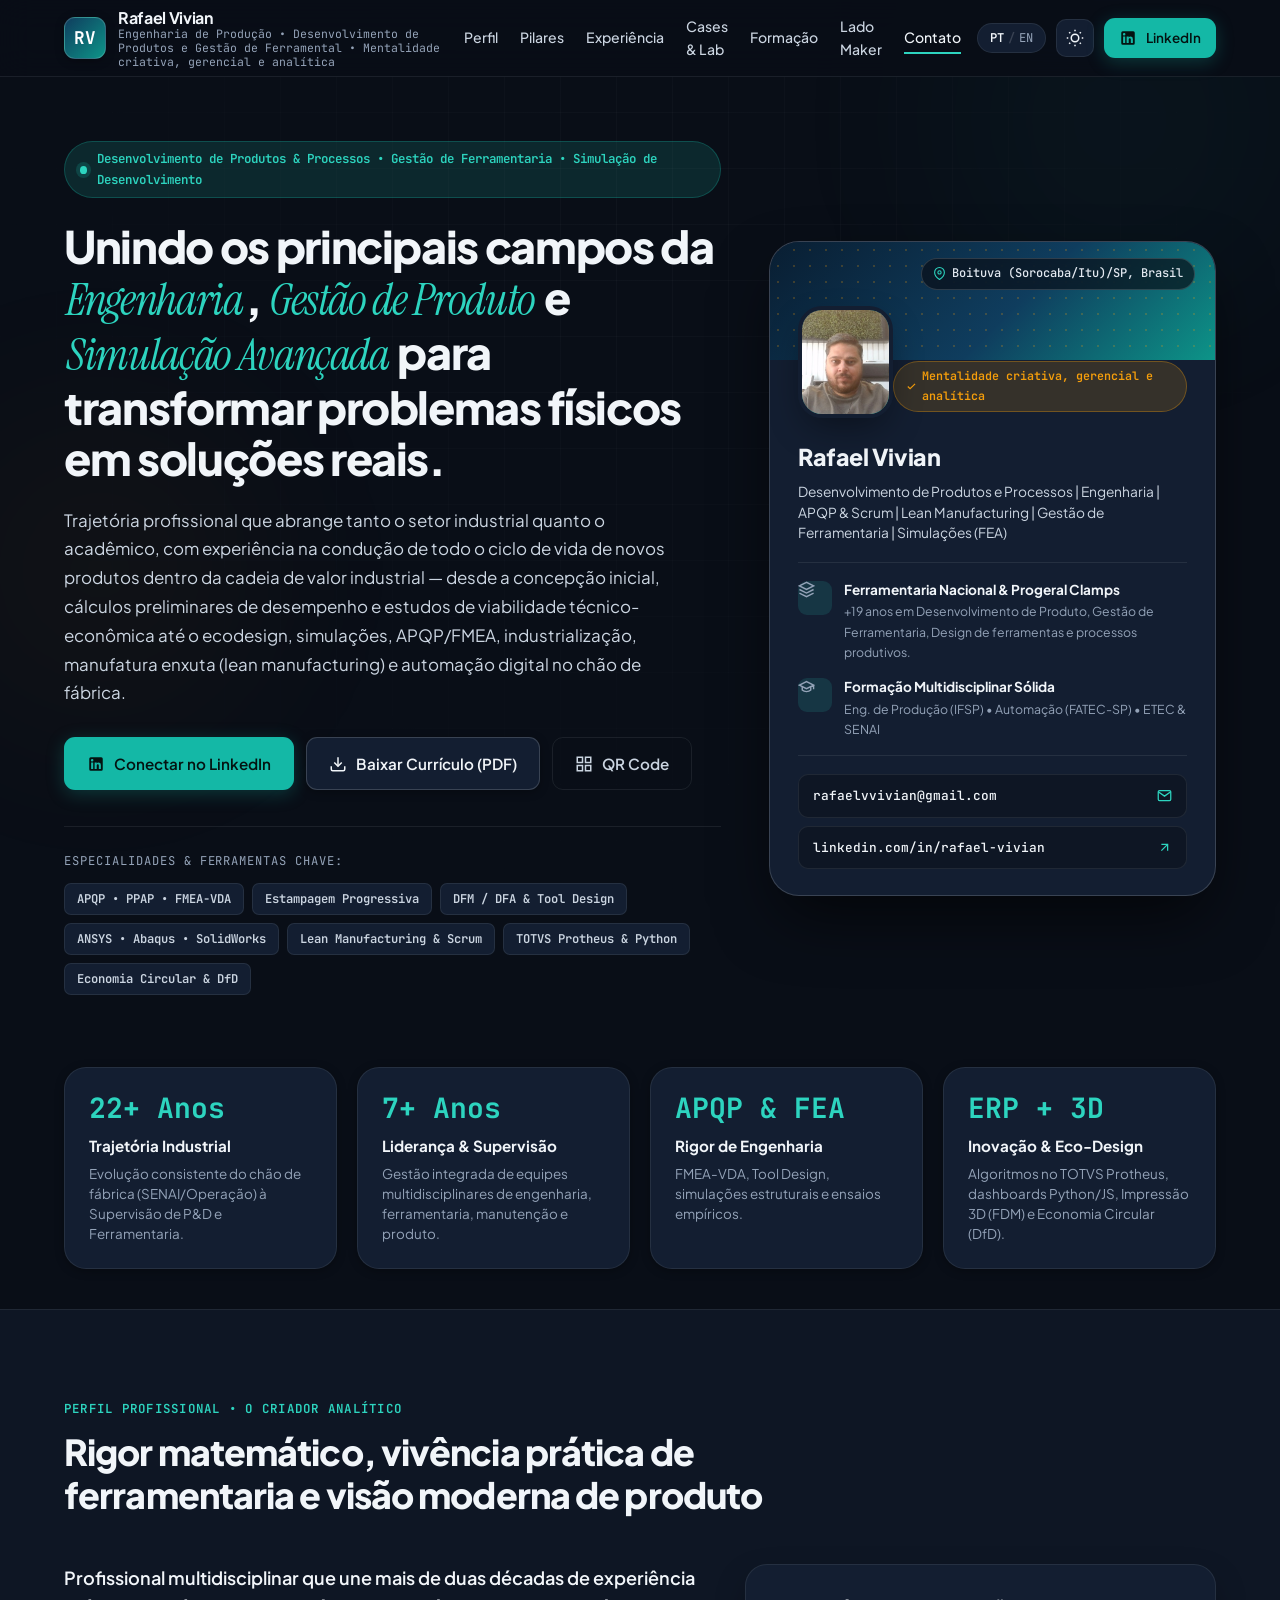
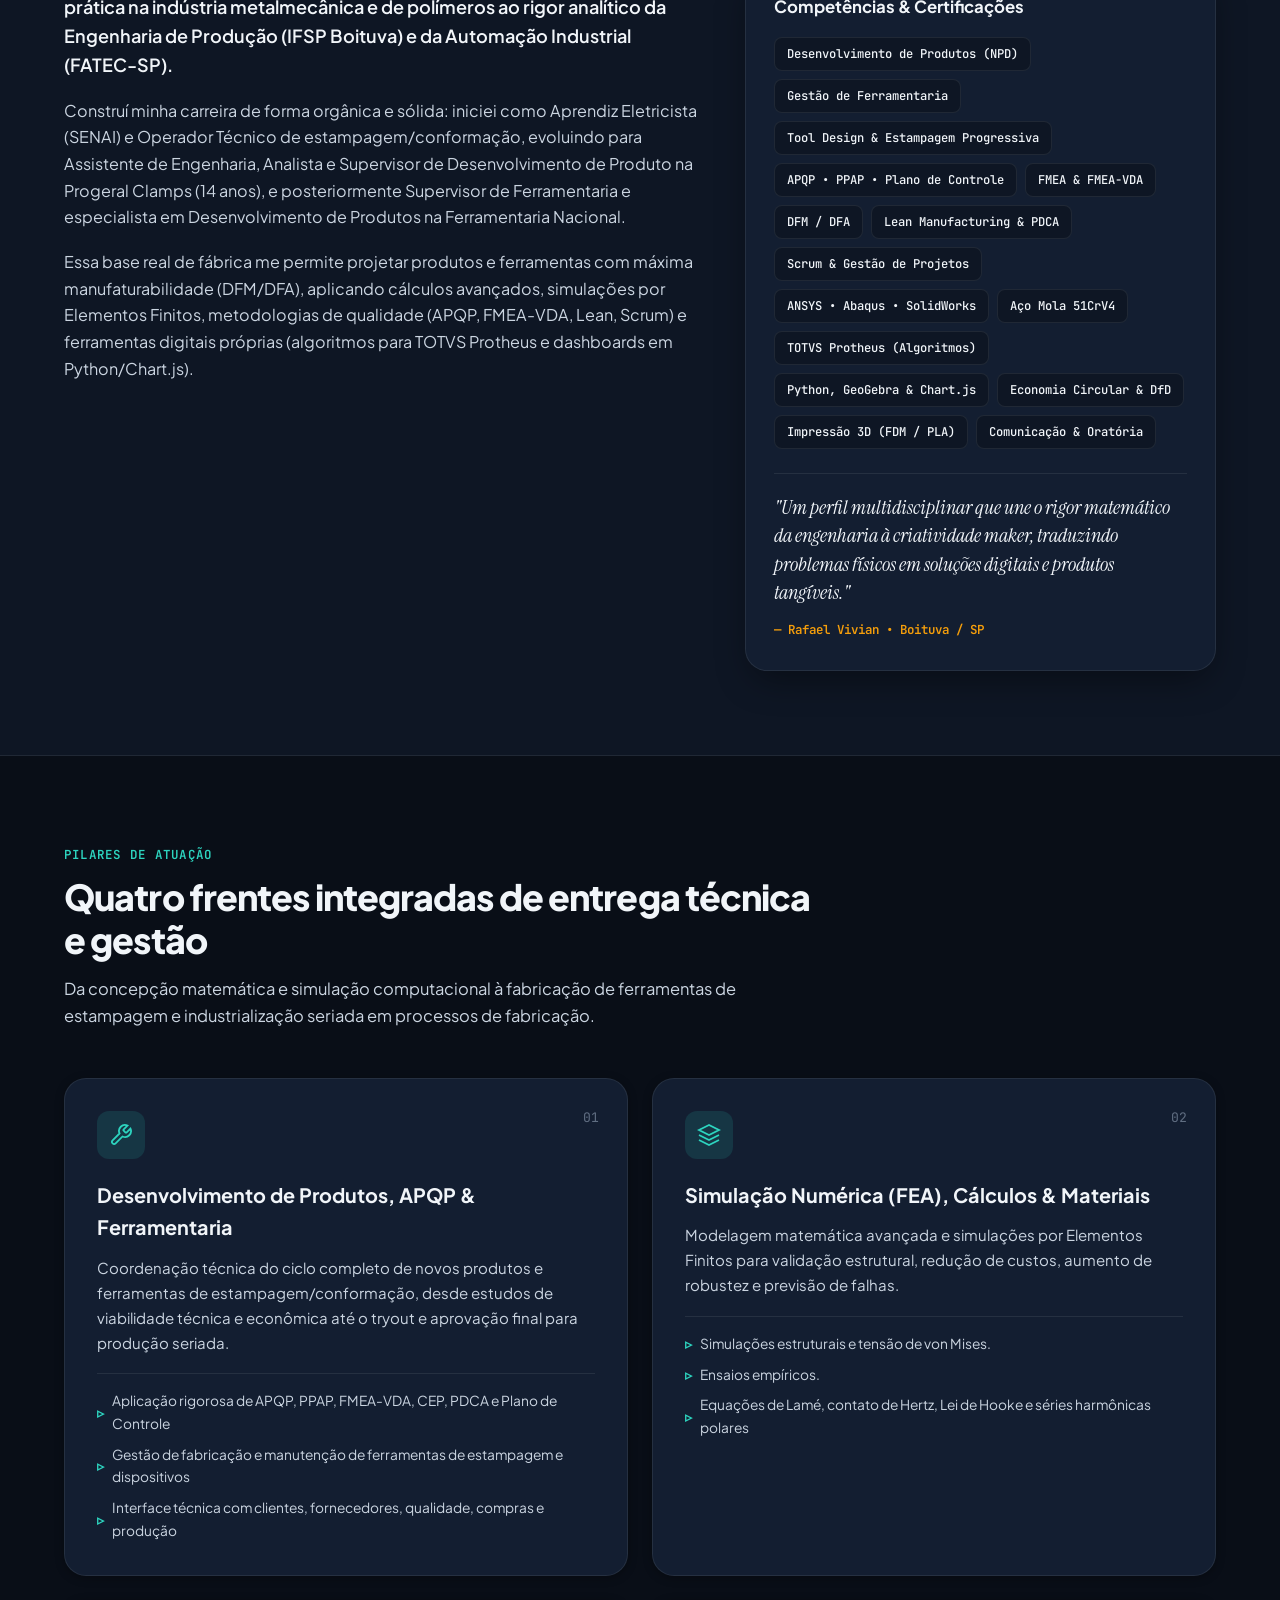
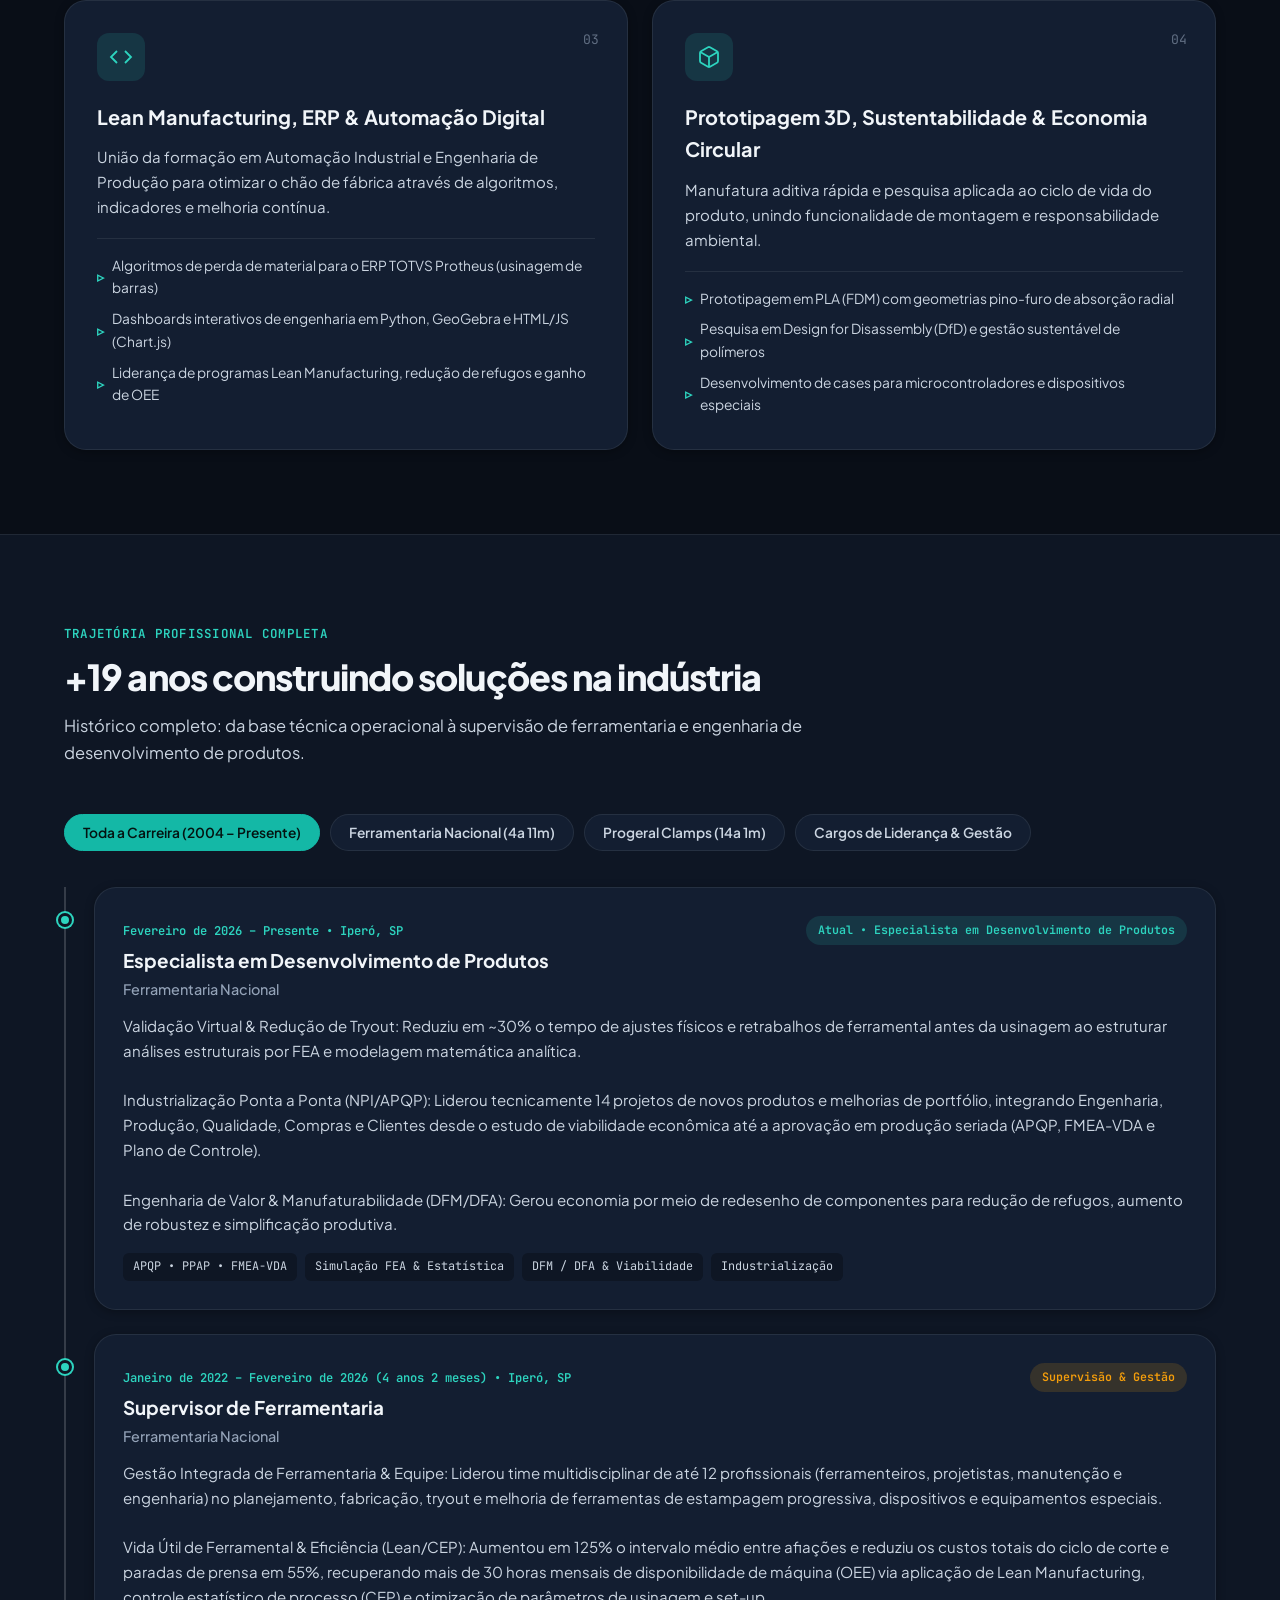
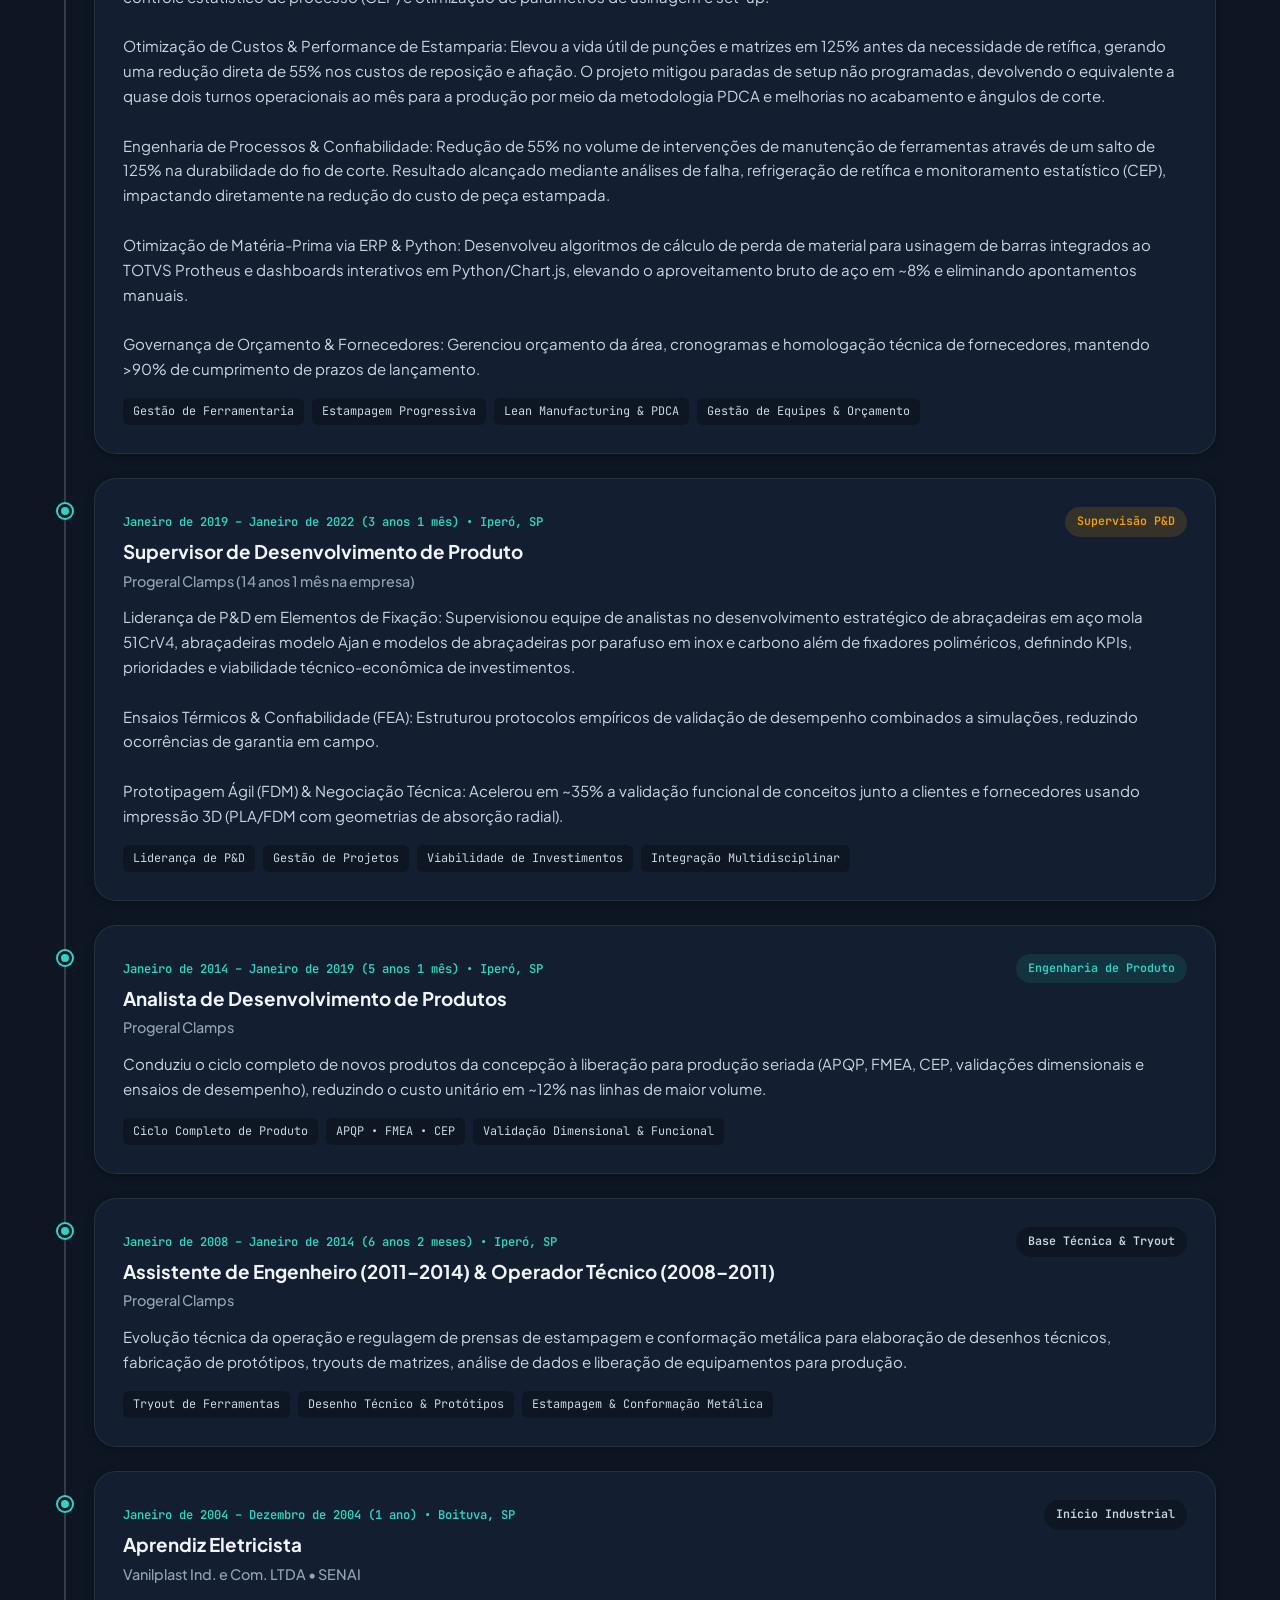
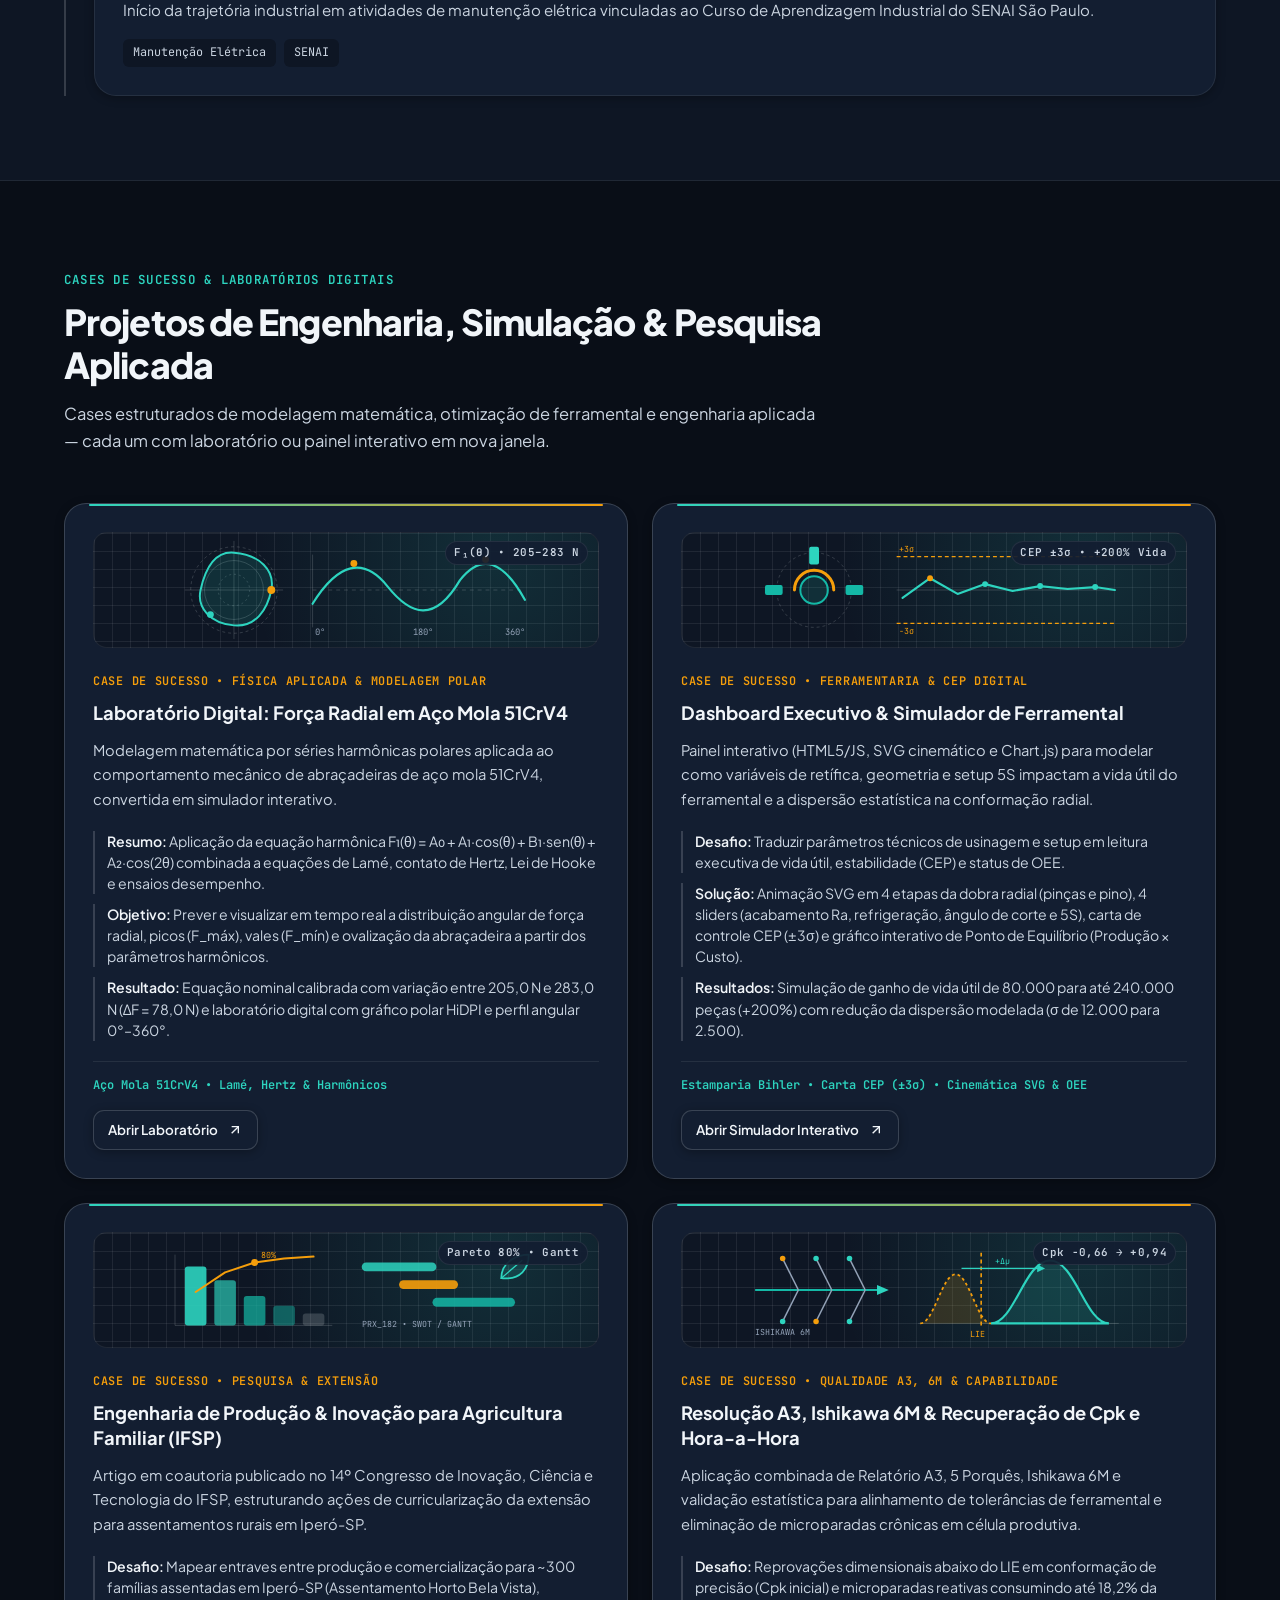
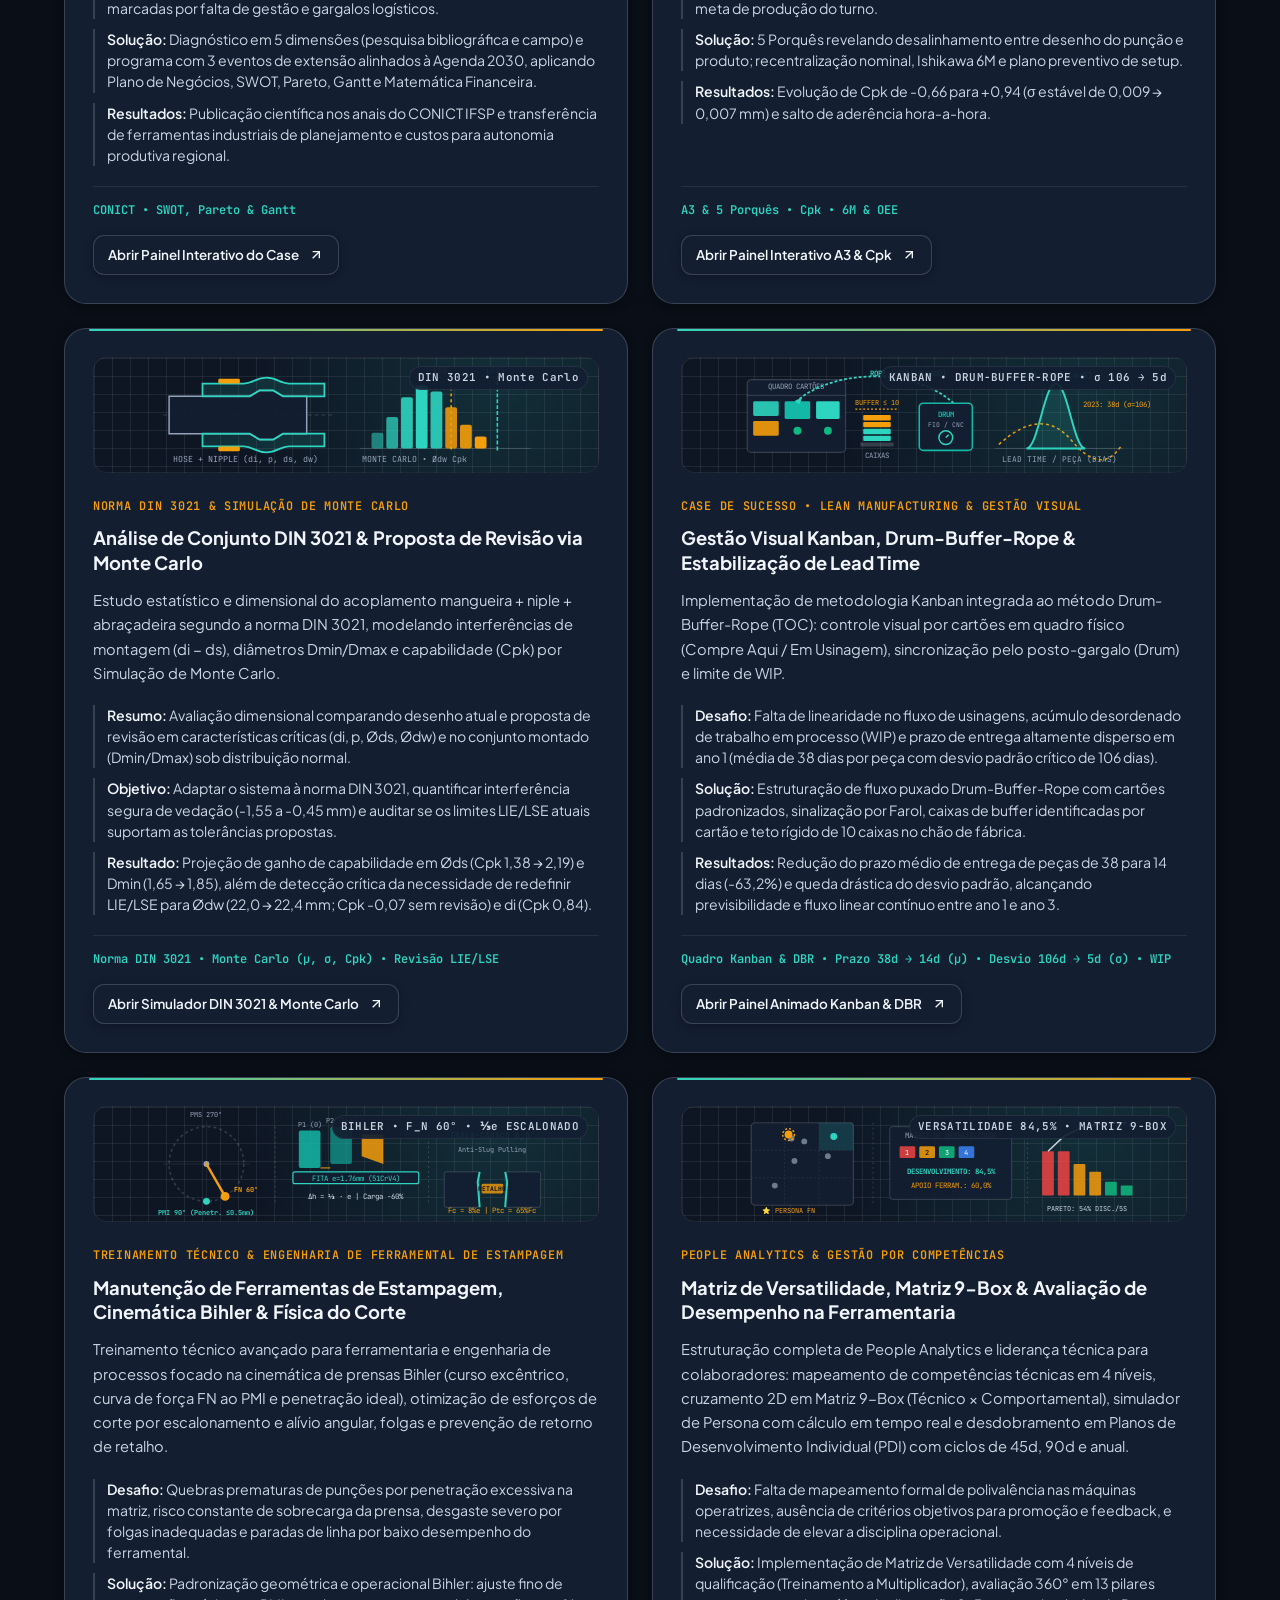
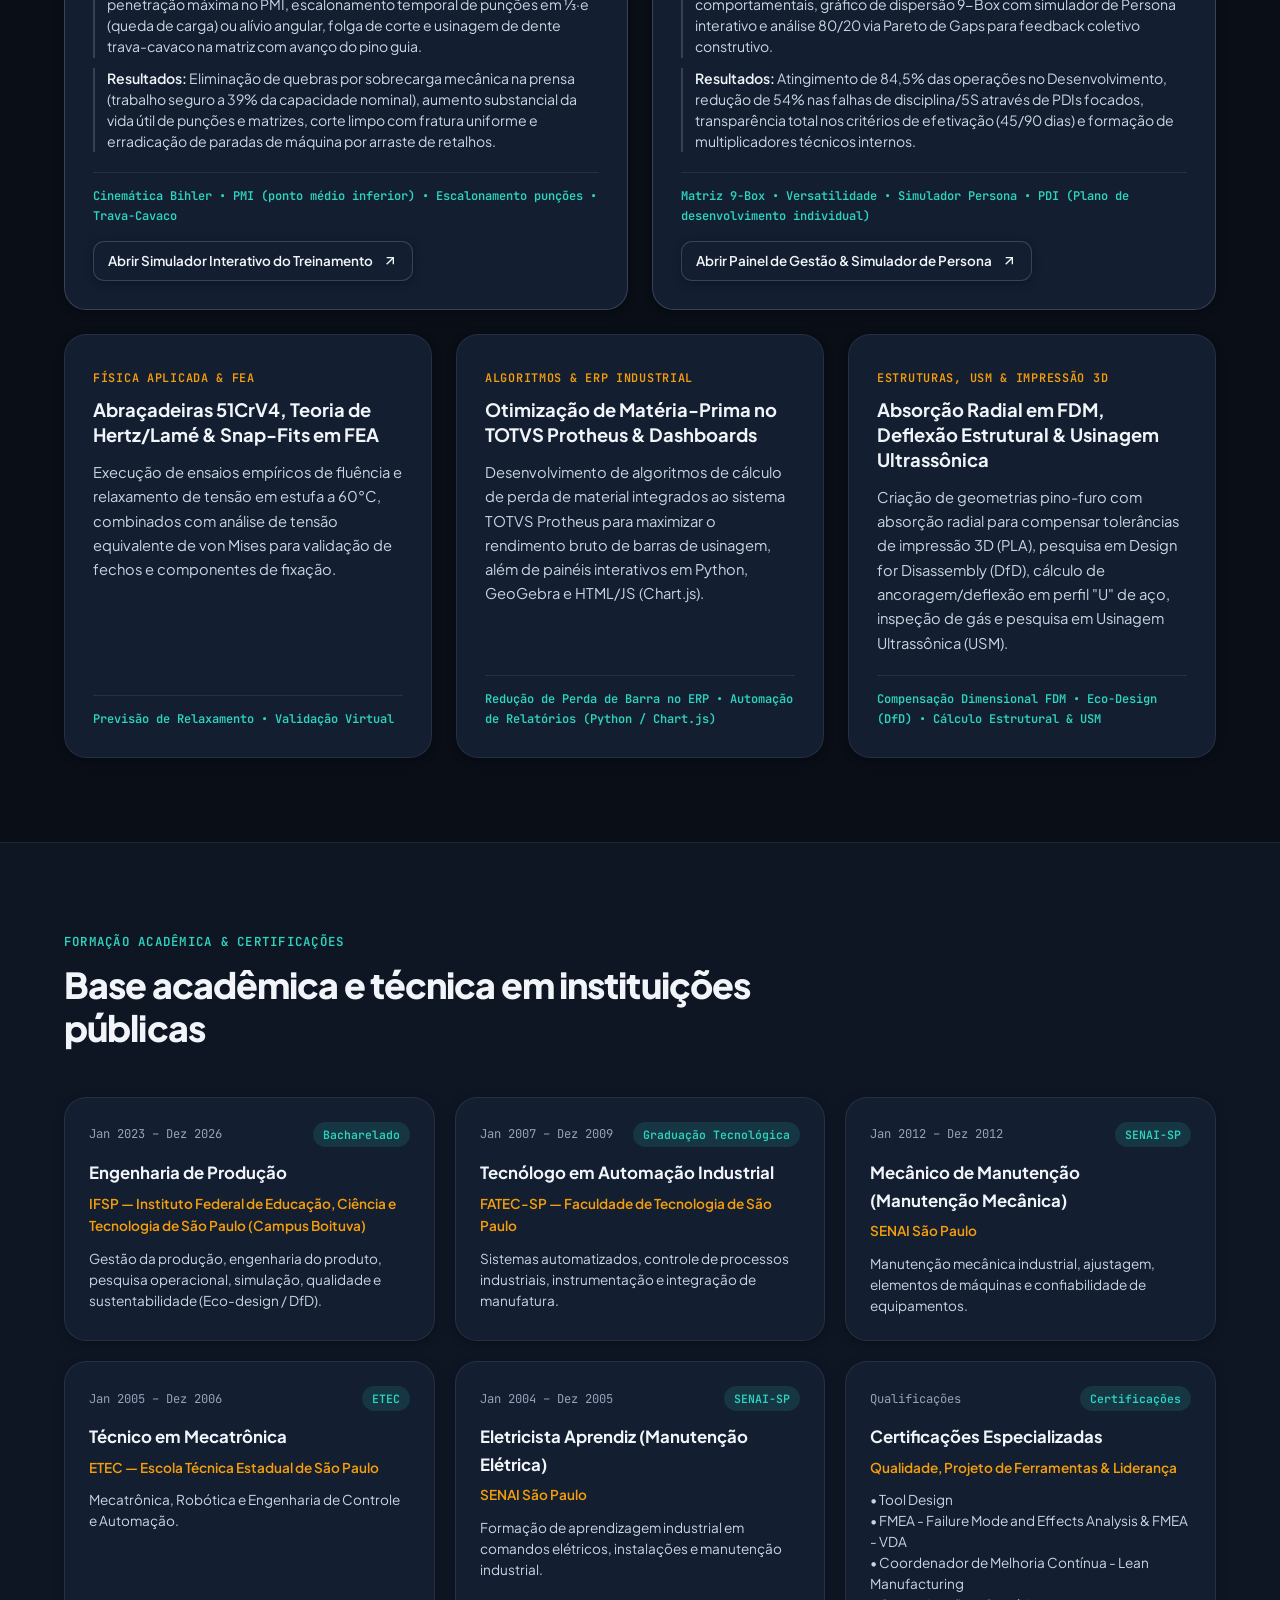
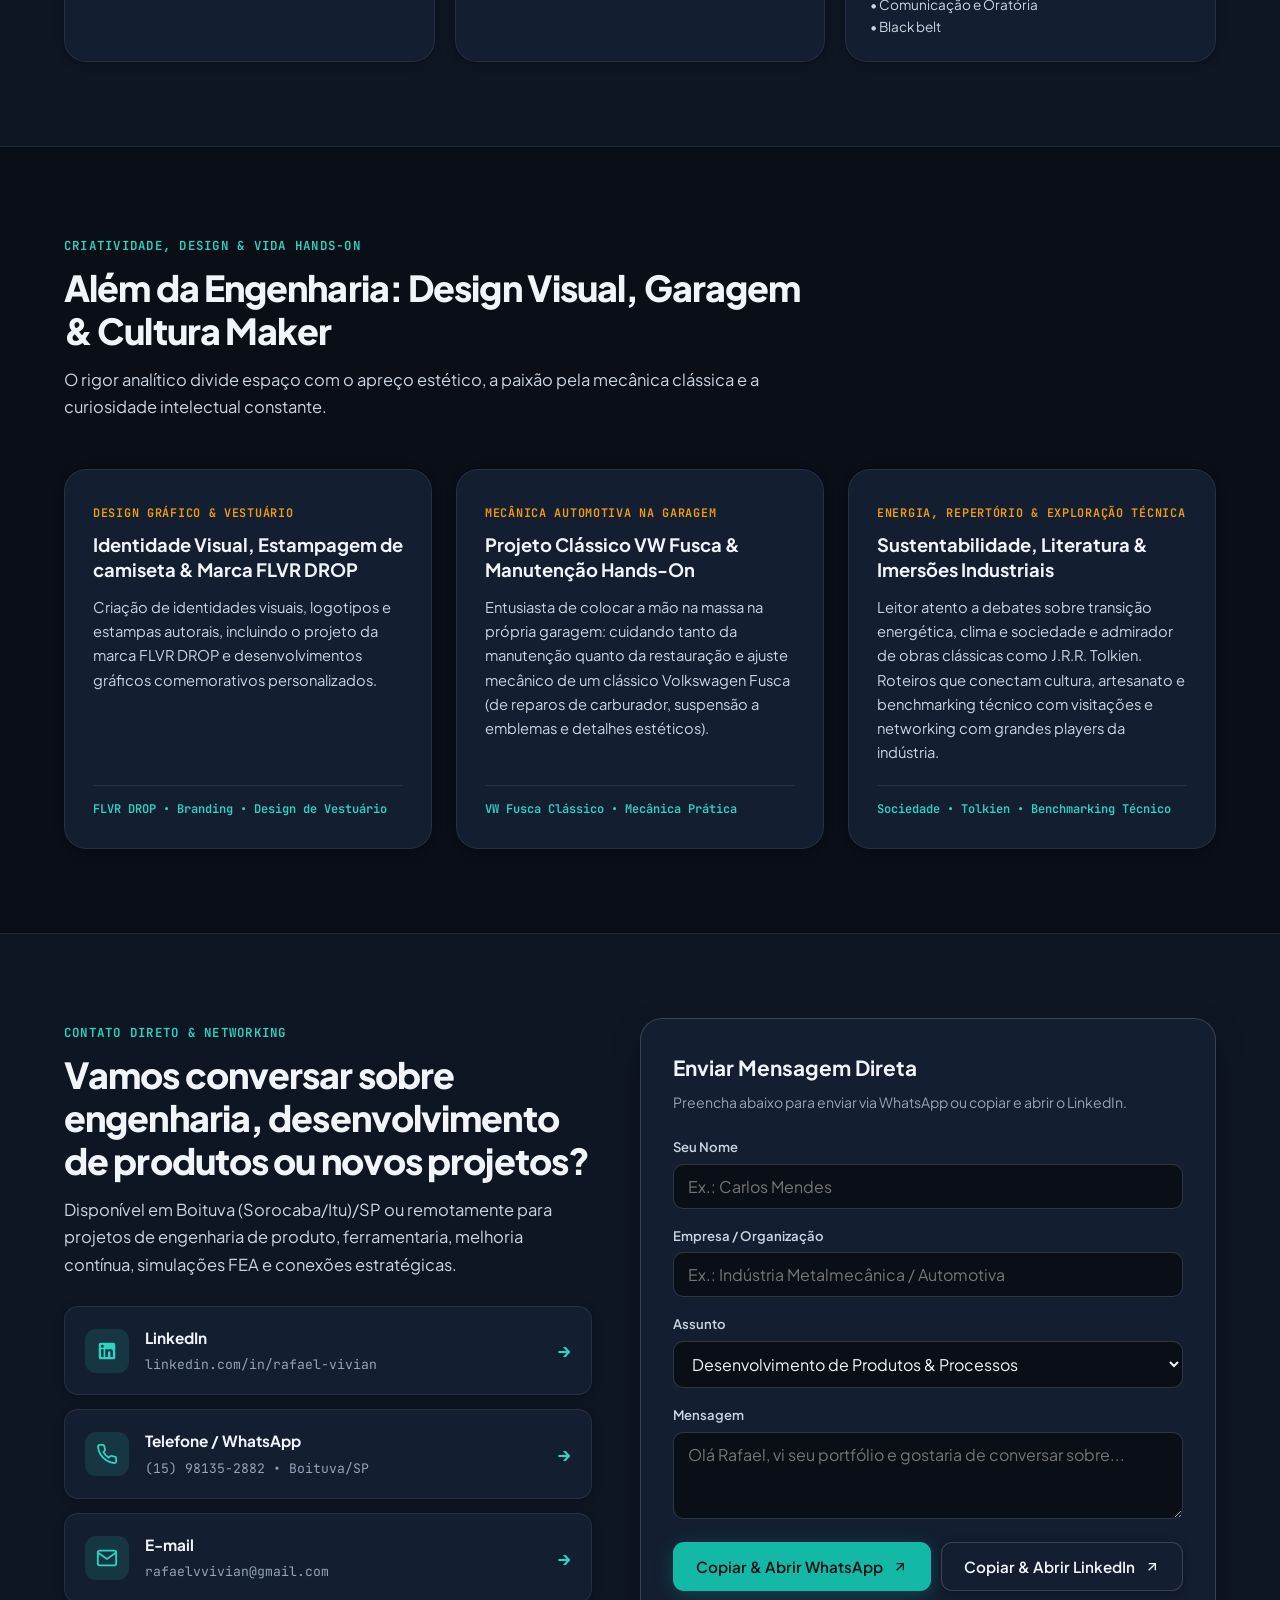
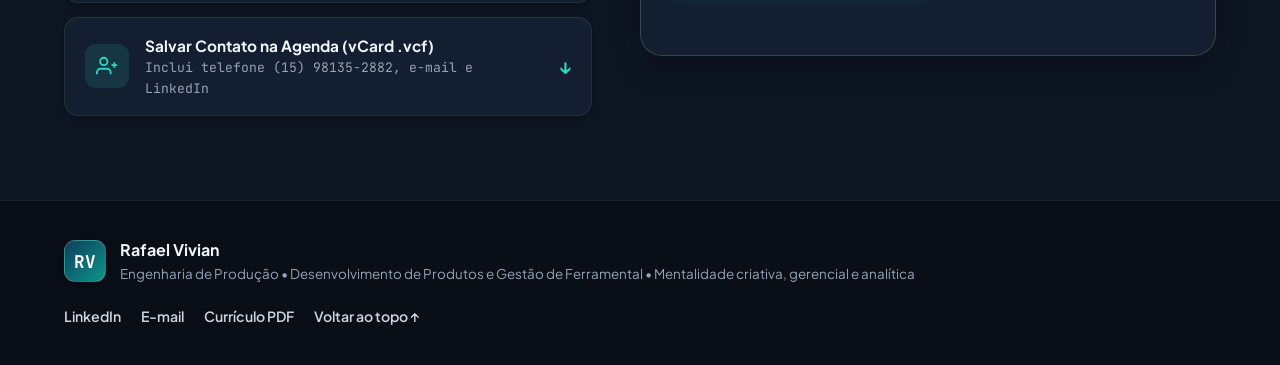
==== commit b6c5e801: "Add files via upload Atualização geral dos textos e cases interativos" ====
--- a/index.html
+++ b/index.html
@@ -1,4 +1,4 @@
-<!DOCTYPE html>
+﻿<!DOCTYPE html>
 <html lang="pt-BR" data-theme="dark">
 <head>
   <meta charset="UTF-8" />
@@ -37,7 +37,7 @@
         <span class="brand-monogram">RV</span>
         <div class="brand-text">
           <span class="brand-name">Rafael Vivian</span>
-          <span class="brand-credential" data-i18n="nav.credential">Engenharia de Produto & Ferramentaria • Criador Analítico</span>
+          <span class="brand-credential" data-i18n="nav.credential">Engenharia de Produção • Desenvolvimento de Produtos e Gestão de Ferramental • Mentalidade criativa, gerencial e analítica</span>
         </div>
       </a>
 
@@ -45,7 +45,7 @@
         <a href="#sobre" class="nav-link" data-i18n="nav.about">Perfil</a>
         <a href="#especialidades" class="nav-link" data-i18n="nav.expertise">Pilares</a>
         <a href="#trajetoria" class="nav-link" data-i18n="nav.career">Experiência</a>
-        <a href="#cases" class="nav-link" data-i18n="nav.cases">Cases & Lab FEA</a>
+        <a href="#cases" class="nav-link" data-i18n="nav.cases">Cases & Lab</a>
         <a href="#formacao" class="nav-link" data-i18n="nav.education">Formação</a>
         <a href="#maker" class="nav-link" data-i18n="nav.maker">Lado Maker</a>
         <a href="#contato" class="nav-link" data-i18n="nav.contact">Contato</a>
@@ -104,16 +104,16 @@
         <div class="hero-content reveal">
           <div class="eyebrow-badge">
             <span class="status-dot"></span>
-            <span data-i18n="hero.badge">Desenvolvimento de Produtos & Processos • Ferramentaria • Simulação FEA</span>
+            <span data-i18n="hero.badge">Desenvolvimento de Produtos & Processos • Gestão de Ferramentaria • Simulação de Desenvolvimento</span>
           </div>
 
           <h1 class="hero-title" data-i18n="hero.title">
-            Unindo <em>Engenharia de Produto</em>, <em>Gestão de Ferramentaria</em> e <em>Simulação Avançada</em> para transformar problemas físicos em soluções reais.
-          </h1>
+            Unindo os principais campos da <em>Engenharia</em>, <em>Gestão de Produto</em> e <em>Simulação Avançada</em> para transformar problemas físicos em soluções reais.
+            </h1>
 
           <p class="hero-lead" data-i18n="hero.lead">
-            Mais de 20 anos de trajetória industrial (Ferramentaria Nacional e Progeral Clamps), liderando o ciclo completo de novos produtos e ferramentas: da concepção, cálculo estrutural, FEA (ANSYS/Abaqus/SolidWorks) e APQP/FMEA até a industrialização, Lean Manufacturing e automação digital no chão de fábrica.
-          </p>
+            Trajetória profissional que abrange tanto o setor industrial quanto o acadêmico, com experiência na condução de todo o ciclo de vida de novos produtos dentro da cadeia de valor industrial — desde a concepção inicial, cálculos preliminares de desempenho e estudos de viabilidade técnico-econômica até o ecodesign, simulações, APQP/FMEA, industrialização, manufatura enxuta (lean manufacturing) e automação digital no chão de fábrica.
+            </p>
 
           <div class="hero-cta-group">
             <a href="https://www.linkedin.com/in/rafael-vivian" target="_blank" rel="noopener noreferrer" class="btn btn-primary btn-lg">
@@ -168,7 +168,7 @@
                   <path d="M21 10c0 7-9 13-9 13s-9-6-9-13a9 9 0 0 1 18 0z"></path>
                   <circle cx="12" cy="10" r="3"></circle>
                 </svg>
-                <span data-i18n="hero.location">Boituva / Iperó — SP, Brasil</span>
+                <span data-i18n="hero.location">Boituva (Sorocaba/Itu)/SP, Brasil</span>
               </span>
             </div>
 
@@ -190,7 +190,7 @@
                 <svg viewBox="0 0 24 24" fill="none" stroke="currentColor" stroke-width="2.5">
                   <polyline points="20 6 9 17 4 12"></polyline>
                 </svg>
-                <span data-i18n="hero.archetypeTag">Criador Analítico</span>
+                <span data-i18n="hero.archetypeTag">Mentalidade criativa, gerencial e analítica</span>
               </div>
             </div>
 
@@ -211,7 +211,7 @@
                   </span>
                   <div>
                     <strong data-i18n="hero.cardRole1Title">Ferramentaria Nacional & Progeral Clamps</strong>
-                    <span data-i18n="hero.cardRole1Sub">+19 anos em Desenvolvimento de Produto, Ferramentaria e Estampagem</span>
+                    <span data-i18n="hero.cardRole1Sub">+19 anos em Desenvolvimento de Produto, Gestão de Ferramentaria, Design de ferramentas e processos produtivos.</span>
                   </div>
                 </div>
 
@@ -268,7 +268,7 @@
           <div class="metric-card">
             <span class="metric-value">APQP & FEA</span>
             <span class="metric-label" data-i18n="metrics.m3Label">Rigor de Engenharia</span>
-            <p class="metric-desc" data-i18n="metrics.m3Desc">FMEA-VDA, Tool Design, simulações estruturais (ANSYS/Abaqus/SolidWorks) e ensaios empíricos.</p>
+            <p class="metric-desc" data-i18n="metrics.m3Desc">FMEA-VDA, Tool Design, simulações estruturais e ensaios empíricos.</p>
           </div>
           <div class="metric-card">
             <span class="metric-value">ERP + 3D</span>
@@ -296,8 +296,8 @@
               Construí minha carreira de forma orgânica e sólida: iniciei como Aprendiz Eletricista (SENAI) e Operador Técnico de estampagem/conformação, evoluindo para Assistente de Engenharia, Analista e Supervisor de Desenvolvimento de Produto na Progeral Clamps (14 anos), e posteriormente Supervisor de Ferramentaria e especialista em Desenvolvimento de Produtos na Ferramentaria Nacional.
             </p>
             <p data-i18n="about.p3">
-              Essa base real de fábrica me permite projetar produtos e ferramentas com máxima manufaturabilidade (DFM/DFA), aplicando cálculos avançados (equações de Lamé, contato de Hertz, séries harmônicas polares), simulações por Elementos Finitos (ANSYS, Abaqus, SolidWorks), metodologias de qualidade (APQP, FMEA-VDA, Lean, Scrum) e ferramentas digitais próprias (algoritmos para TOTVS Protheus e dashboards em Python/Chart.js).
-            </p>
+              Essa base real de fábrica me permite projetar produtos e ferramentas com máxima manufaturabilidade (DFM/DFA), aplicando cálculos avançados, simulações por Elementos Finitos, metodologias de qualidade (APQP, FMEA-VDA, Lean, Scrum) e ferramentas digitais próprias (algoritmos para TOTVS Protheus e dashboards em Python/Chart.js).
+              </p>
           </div>
 
           <div class="about-competencies reveal">
@@ -340,8 +340,8 @@
           <span class="section-tag" data-i18n="expertise.tag">Pilares de Atuação</span>
           <h2 class="section-title" data-i18n="expertise.title">Quatro frentes integradas de entrega técnica e gestão</h2>
           <p class="section-subtitle" data-i18n="expertise.subtitle">
-            Da concepção matemática e simulação computacional à fabricação de ferramentas de estampagem e industrialização seriada.
-          </p>
+            Da concepção matemática e simulação computacional à fabricação de ferramentas de estampagem e industrialização seriada em processos de fabricação.
+            </p>
         </div>
 
         <div class="pillars-grid">
@@ -379,8 +379,8 @@
               Modelagem matemática avançada e simulações por Elementos Finitos para validação estrutural, redução de custos, aumento de robustez e previsão de falhas.
             </p>
             <ul class="pillar-list">
-              <li data-i18n="expertise.p2Item1">Simulações estruturais e tensão de von Mises em ANSYS, Abaqus e SolidWorks</li>
-              <li data-i18n="expertise.p2Item2">Ensaios empíricos de fluência e relaxamento térmico (60°C) em aço mola 51CrV4</li>
+              <li data-i18n="expertise.p2Item1">Simulações estruturais e tensão de von Mises.</li>
+              <li data-i18n="expertise.p2Item2">Ensaios empíricos.</li>
               <li data-i18n="expertise.p2Item3">Equações de Lamé, contato de Hertz, Lei de Hooke e séries harmônicas polares</li>
             </ul>
           </article>
@@ -434,10 +434,10 @@
       <div class="container">
         <div class="section-header reveal">
           <span class="section-tag" data-i18n="career.tag">Trajetória Profissional Completa</span>
-          <h2 class="section-title" data-i18n="career.title">+22 anos construindo soluções na indústria</h2>
+          <h2 class="section-title" data-i18n="career.title">+19 anos construindo soluções na indústria</h2>
           <p class="section-subtitle" data-i18n="career.subtitle">
-            Histórico completo extraído do LinkedIn: da base técnica operacional à supervisão de ferramentaria e engenharia de desenvolvimento de produtos.
-          </p>
+            Histórico completo: da base técnica operacional à supervisão de ferramentaria e engenharia de desenvolvimento de produtos.
+            </p>
         </div>
 
         <!-- Timeline Filters -->
@@ -459,11 +459,11 @@
                   <h3 class="timeline-role" data-i18n="career.r1Role">Especialista em Desenvolvimento de Produtos</h3>
                   <p class="timeline-org">Ferramentaria Nacional</p>
                 </div>
-                <span class="timeline-badge badge-core" data-i18n="career.badgeCurrent">Atual • Engenharia de Produto</span>
+                <span class="timeline-badge badge-core" data-i18n="career.badgeCurrent">Atual • Especialista em Desenvolvimento de Produtos</span>
               </div>
               <p class="timeline-desc" data-i18n="career.r1Desc">
-                Liderança técnica em projetos de inovação, estudos de viabilidade técnica/econômica e coordenação multidisciplinar (engenharia, produção, qualidade, compras e fornecedores). Definição de requisitos críticos, aplicação de APQP, PPAP, FMEA-VDA e Plano de Controle, condução de simulações (FEA) e métodos estatísticos, testes funcionais/dimensionais e industrialização de novos produtos com foco em DFM/DFA, redução de custos e manufaturabilidade.
-              </p>
+                Validação Virtual & Redução de Tryout: Reduziu em ~30% o tempo de ajustes físicos e retrabalhos de ferramental antes da usinagem ao estruturar análises estruturais por FEA e modelagem matemática analítica.<br><br>Industrialização Ponta a Ponta (NPI/APQP): Liderou tecnicamente 14 projetos de novos produtos e melhorias de portfólio, integrando Engenharia, Produção, Qualidade, Compras e Clientes desde o estudo de viabilidade econômica até a aprovação em produção seriada (APQP, FMEA-VDA e Plano de Controle).<br><br>Engenharia de Valor & Manufaturabilidade (DFM/DFA): Gerou economia por meio de redesenho de componentes para redução de refugos, aumento de robustez e simplificação produtiva.
+                </p>
               <div class="timeline-tags">
                 <span>APQP • PPAP • FMEA-VDA</span>
                 <span>Simulação FEA & Estatística</span>
@@ -486,8 +486,8 @@
                 <span class="timeline-badge badge-intl" data-i18n="career.badgeSup">Supervisão & Gestão</span>
               </div>
               <p class="timeline-desc" data-i18n="career.r2Desc">
-                Gestão integrada das áreas de ferramentaria e desenvolvimento de produtos. Planejamento e coordenação da fabricação, manutenção e melhoria de ferramentas de estampagem progressiva, dispositivos e equipamentos especiais. Gestão de equipes multidisciplinares, controle de cronogramas, indicadores (KPIs) e orçamento, aplicação de Lean Manufacturing/PDCA e aumento da vida útil de ferramentas.
-              </p>
+                Gestão Integrada de Ferramentaria & Equipe: Liderou time multidisciplinar de até 12 profissionais (ferramenteiros, projetistas, manutenção e engenharia) no planejamento, fabricação, tryout e melhoria de ferramentas de estampagem progressiva, dispositivos e equipamentos especiais.<br><br>Vida Útil de Ferramental & Eficiência (Lean/CEP): Aumentou em 125% o intervalo médio entre afiações e reduziu os custos totais do ciclo de corte e paradas de prensa em 55%, recuperando mais de 30 horas mensais de disponibilidade de máquina (OEE) via aplicação de Lean Manufacturing, controle estatístico de processo (CEP) e otimização de parâmetros de usinagem e set-up.<br><br>Otimização de Custos & Performance de Estamparia: Elevou a vida útil de punções e matrizes em 125% antes da necessidade de retífica, gerando uma redução direta de 55% nos custos de reposição e afiação. O projeto mitigou paradas de setup não programadas, devolvendo o equivalente a quase dois turnos operacionais ao mês para a produção por meio da metodologia PDCA e melhorias no acabamento e ângulos de corte.<br><br>Engenharia de Processos & Confiabilidade: Redução de 55% no volume de intervenções de manutenção de ferramentas através de um salto de 125% na durabilidade do fio de corte. Resultado alcançado mediante análises de falha, refrigeração de retífica e monitoramento estatístico (CEP), impactando diretamente na redução do custo de peça estampada.<br><br>Otimização de Matéria-Prima via ERP & Python: Desenvolveu algoritmos de cálculo de perda de material para usinagem de barras integrados ao TOTVS Protheus e dashboards interativos em Python/Chart.js, elevando o aproveitamento bruto de aço em ~8% e eliminando apontamentos manuais.<br><br>Governança de Orçamento & Fornecedores: Gerenciou orçamento da área, cronogramas e homologação técnica de fornecedores, mantendo >90% de cumprimento de prazos de lançamento.
+                </p>
               <div class="timeline-tags">
                 <span>Gestão de Ferramentaria</span>
                 <span>Estampagem Progressiva</span>
@@ -510,8 +510,8 @@
                 <span class="timeline-badge badge-intl" data-i18n="career.badgeSupRd">Supervisão P&D</span>
               </div>
               <p class="timeline-desc" data-i18n="career.r3Desc">
-                Gestão da equipe de desenvolvimento de produtos, definindo prioridades, metas e indicadores de desempenho. Coordenação de projetos estratégicos de inovação, análises de viabilidade técnica, econômica e produtiva para novos investimentos, negociação técnica com clientes/fornecedores e liderança de iniciativas de redução de custos e robustez de produto.
-              </p>
+                Liderança de P&D em Elementos de Fixação: Supervisionou equipe de analistas no desenvolvimento estratégico de abraçadeiras em aço mola 51CrV4, abraçadeiras modelo Ajan e modelos de abraçadeiras por parafuso em inox e carbono além de fixadores poliméricos, definindo KPIs, prioridades e viabilidade técnico-econômica de investimentos.<br><br>Ensaios Térmicos & Confiabilidade (FEA): Estruturou protocolos empíricos de validação de desempenho combinados a simulações, reduzindo ocorrências de garantia em campo.<br><br>Prototipagem Ágil (FDM) & Negociação Técnica: Acelerou em ~35% a validação funcional de conceitos junto a clientes e fornecedores usando impressão 3D (PLA/FDM com geometrias de absorção radial).
+                </p>
               <div class="timeline-tags">
                 <span>Liderança de P&D</span>
                 <span>Gestão de Projetos</span>
@@ -534,8 +534,8 @@
                 <span class="timeline-badge badge-exec" data-i18n="career.badgeProdEng">Engenharia de Produto</span>
               </div>
               <p class="timeline-desc" data-i18n="career.r4Desc">
-                Desenvolvimento de novos produtos desde a concepção até a aprovação final para produção seriada. Aplicação de APQP, FMEA, CEP e ferramentas da qualidade, condução de testes funcionais, validações dimensionais e otimização de processos produtivos.
-              </p>
+                Conduziu o ciclo completo de novos produtos da concepção à liberação para produção seriada (APQP, FMEA, CEP, validações dimensionais e ensaios de desempenho), reduzindo o custo unitário em ~12% nas linhas de maior volume.
+                </p>
               <div class="timeline-tags">
                 <span>Ciclo Completo de Produto</span>
                 <span>APQP • FMEA • CEP</span>
@@ -557,8 +557,8 @@
                 <span class="timeline-badge badge-corp" data-i18n="career.badgeTryout">Base Técnica & Tryout</span>
               </div>
               <p class="timeline-desc" data-i18n="career.r5Desc">
-                Elaboração de desenhos técnicos, especificações e documentação de engenharia; participação ativa em tryouts de ferramentas, validação de protótipos e liberação de equipamentos. Experiência prévia na operação e regulagem de equipamentos de estampagem e conformação metálica, inspeções dimensionais e redução de refugos.
-              </p>
+                Evolução técnica da operação e regulagem de prensas de estampagem e conformação metálica para elaboração de desenhos técnicos, fabricação de protótipos, tryouts de matrizes, análise de dados e liberação de equipamentos para produção.
+                </p>
               <div class="timeline-tags">
                 <span>Tryout de Ferramentas</span>
                 <span>Desenho Técnico & Protótipos</span>
@@ -639,7 +639,7 @@
               <ul class="case-structured-list">
                 <li>
                   <strong data-i18n="cases.labelSummary">Resumo:</strong>
-                  <span data-i18n="lab.cardSummary">Aplicação da equação harmônica F₁(θ) = A₀ + A₁·cos(θ) + B₁·sen(θ) + A₂·cos(2θ) combinada a equações de Lamé, contato de Hertz, Lei de Hooke e ensaios em estufa a 60°C.</span>
+                  <span data-i18n="lab.cardSummary">Aplicação da equação harmônica F₁(θ) = A₀ + A₁·cos(θ) + B₁·sen(θ) + A₂·cos(2θ) combinada a equações de Lamé, contato de Hertz, Lei de Hooke e ensaios desempenho.</span>
                 </li>
                 <li>
                   <strong data-i18n="cases.labelObjective">Objetivo:</strong>
@@ -653,11 +653,11 @@
             </div>
             <div class="project-card-bottom">
               <div class="project-metrics">
-                <span data-i18n="lab.cardMetric">Aço Mola 51CrV4 • Estufa 60°C • Lamé, Hertz &amp; Harmônicos</span>
+                <span data-i18n="lab.cardMetric">Aço Mola 51CrV4 • Lamé, Hertz &amp; Harmônicos</span>
               </div>
               <div class="project-action-row">
                 <a href="demos/lab_forca_radial_51crv4.html" target="_blank" rel="noopener noreferrer" class="btn btn-secondary btn-sm">
-                  <span data-i18n="lab.openNewWinBtn">Abrir Laboratório em Nova Janela</span>
+                  <span data-i18n="lab.openNewWinBtn">Abrir Laboratório</span>
                   <svg class="btn-icon-right" viewBox="0 0 24 24" fill="none" stroke="currentColor" stroke-width="2" aria-hidden="true">
                     <line x1="7" y1="17" x2="17" y2="7"></line>
                     <polyline points="7 7 17 7 17 17"></polyline>
@@ -694,18 +694,18 @@
                 </svg>
               </div>
               <span class="project-category" data-i18n="cases.c4Cat">Case de Sucesso • Ferramentaria &amp; CEP Digital</span>
-              <h3 class="project-title" data-i18n="cases.c4Title">Dashboard Executivo &amp; Simulador de Ferramental Bihler GRM-NC</h3>
+              <h3 class="project-title" data-i18n="cases.c4Title">Dashboard Executivo & Simulador de Ferramental</h3>
               <p class="project-desc" data-i18n="cases.c4Desc">
                 Painel interativo (HTML5/JS, SVG cinemático e Chart.js) para modelar como variáveis de retífica, geometria e setup 5S impactam a vida útil do ferramental e a dispersão estatística na conformação radial.
               </p>
               <ul class="case-structured-list">
                 <li>
                   <strong data-i18n="cases.labelChallenge">Desafio:</strong>
-                  <span data-i18n="cases.c4Challenge">Traduzir parâmetros técnicos de usinagem e setup da Bihler GRM-NC em leitura executiva de vida útil, estabilidade (CEP) e status de OEE.</span>
+                  <span data-i18n="cases.c4Challenge">Traduzir parâmetros técnicos de usinagem e setup em leitura executiva de vida útil, estabilidade (CEP) e status de OEE.</span>
                 </li>
                 <li>
                   <strong data-i18n="cases.labelSolution">Solução:</strong>
-                  <span data-i18n="cases.c4Solution">Animação SVG em 4 etapas da dobra radial (punções e mandril), 4 sliders IHM (acabamento Ra, refrigeração, ângulo de corte e 5S), carta de controle CEP (±3σ) e gráfico interativo de Ponto de Equilíbrio (Produção × Custo).</span>
+                  <span data-i18n="cases.c4Solution">Animação SVG em 4 etapas da dobra radial (pinças e pino), 4 sliders (acabamento Ra, refrigeração, ângulo de corte e 5S), carta de controle CEP (±3σ) e gráfico interativo de Ponto de Equilíbrio (Produção × Custo).</span>
                 </li>
                 <li>
                   <strong data-i18n="cases.labelImpact">Resultados Modelados:</strong>
@@ -715,7 +715,7 @@
             </div>
             <div class="project-card-bottom">
               <div class="project-metrics">
-                <span data-i18n="cases.c4Metric">Bihler GRM-NC • Carta CEP (±3σ) • Cinemática SVG &amp; OEE</span>
+                <span data-i18n="cases.c4Metric">Estamparia Bihler • Carta CEP (±3σ) • Cinemática SVG & OEE</span>
               </div>
               <div class="project-action-row">
                 <a href="demos/dashboard_industrial_bihler.html" target="_blank" rel="noopener noreferrer" class="btn btn-secondary btn-sm">
@@ -755,15 +755,15 @@
                   <text x="226" y="96" fill="var(--text-muted)" font-family="JetBrains Mono, monospace" font-size="8.5">PRX_182 • SWOT / GANTT</text>
                 </svg>
               </div>
-              <span class="project-category" data-i18n="cases.c5Cat">Case de Sucesso • Pesquisa &amp; Extensão (14º CONICT 2023)</span>
+              <span class="project-category" data-i18n="cases.c5Cat">Case de Sucesso • Pesquisa & Extensão</span>
               <h3 class="project-title" data-i18n="cases.c5Title">Engenharia de Produção &amp; Inovação para Agricultura Familiar (IFSP)</h3>
               <p class="project-desc" data-i18n="cases.c5Desc">
-                Artigo em coautoria publicado no 14º Congresso de Inovação, Ciência e Tecnologia do IFSP (ISSN 2178-9959), estruturando ações de curricularização da extensão (Edital 2023 PRX_182) para assentamentos rurais em Iperó-SP.
-              </p>
+                Artigo em coautoria publicado no 14º Congresso de Inovação, Ciência e Tecnologia do IFSP, estruturando ações de curricularização da extensão para assentamentos rurais em Iperó-SP.
+                </p>
               <ul class="case-structured-list">
                 <li>
                   <strong data-i18n="cases.labelChallenge">Desafio:</strong>
-                  <span data-i18n="cases.c5Challenge">Mapear entraves entre produção e comercialização para ~300 famílias assentadas em Iperó-SP (Assentamento Horto Bela Vista), marcadas por falta de gestão, ATER e gargalos logísticos.</span>
+                  <span data-i18n="cases.c5Challenge">Mapear entraves entre produção e comercialização para ~300 famílias assentadas em Iperó-SP (Assentamento Horto Bela Vista), marcadas por falta de gestão e gargalos logísticos.</span>
                 </li>
                 <li>
                   <strong data-i18n="cases.labelSolution">Solução:</strong>
@@ -771,13 +771,13 @@
                 </li>
                 <li>
                   <strong data-i18n="cases.labelImpact">Impacto &amp; Publicação:</strong>
-                  <span data-i18n="cases.c5Impact">Publicação científica nos anais do 14º CONICT IFSP 2023 e transferência de ferramentas industriais de planejamento e custos para autonomia produtiva regional.</span>
+                  <span data-i18n="cases.c5Impact">Publicação científica nos anais do CONICT IFSP e transferência de ferramentas industriais de planejamento e custos para autonomia produtiva regional.</span>
                 </li>
               </ul>
             </div>
             <div class="project-card-bottom">
               <div class="project-metrics">
-                <span data-i18n="cases.c5Metric">14º CONICT IFSP 2023 (Coautor) • Edital PRX_182 • SWOT, Pareto &amp; Gantt</span>
+                <span data-i18n="cases.c5Metric">CONICT • SWOT, Pareto & Gantt</span>
               </div>
               <div class="project-action-row">
                 <a href="demos/extensao_agricultura_familiar_ifsp.html" target="_blank" rel="noopener noreferrer" class="btn btn-secondary btn-sm">
@@ -827,29 +827,29 @@
                   <text x="272" y="32" fill="var(--accent-emerald)" font-family="JetBrains Mono, monospace" font-size="8.5">+Δμ</text>
                 </svg>
               </div>
-              <span class="project-category" data-i18n="cases.c6Cat">Case de Sucesso • Qualidade A3, 6M &amp; Capabilidade (NDA)</span>
+              <span class="project-category" data-i18n="cases.c6Cat">Case de Sucesso • Qualidade A3, 6M & Capabilidade</span>
               <h3 class="project-title" data-i18n="cases.c6Title">Resolução A3, Ishikawa 6M &amp; Recuperação de Cpk e Hora-a-Hora</h3>
               <p class="project-desc" data-i18n="cases.c6Desc">
-                Aplicação combinada de Relatório A3, 5 Porquês, Ishikawa 6M e validação estatística (n = 125 peças) para alinhamento de tolerâncias de ferramental e eliminação de microparadas crônicas em célula produtiva (dados anonimizados).
-              </p>
+                Aplicação combinada de Relatório A3, 5 Porquês, Ishikawa 6M e validação estatística para alinhamento de tolerâncias de ferramental e eliminação de microparadas crônicas em célula produtiva.
+                </p>
               <ul class="case-structured-list">
                 <li>
                   <strong data-i18n="cases.labelChallenge">Desafio:</strong>
-                  <span data-i18n="cases.c6Challenge">Reprovações dimensionais abaixo do LIE em conformação de precisão (Cpk inicial -0,66) e microparadas reativas de eletrodo consumindo até 18,2% da meta em turno de 10h.</span>
+                  <span data-i18n="cases.c6Challenge">Reprovações dimensionais abaixo do LIE em conformação de precisão (Cpk inicial) e microparadas reativas consumindo até 18,2% da meta de produção do turno.</span>
                 </li>
                 <li>
                   <strong data-i18n="cases.labelSolution">Solução:</strong>
-                  <span data-i18n="cases.c6Solution">5 Porquês revelando desalinhamento entre desenho do punção e produto; recentralização nominal (+50 μm normalizado), Ishikawa 6M e plano preventivo de setup/dressagem.</span>
+                  <span data-i18n="cases.c6Solution">5 Porquês revelando desalinhamento entre desenho do punção e produto; recentralização nominal, Ishikawa 6M e plano preventivo de setup.</span>
                 </li>
                 <li>
                   <strong data-i18n="cases.labelImpact">Resultados (Anonimizados):</strong>
-                  <span data-i18n="cases.c6Impact">Evolução de Cpk de -0,66 para +0,94 (n = 125; σ estável de 0,009 → 0,007 mm) e salto de aderência hora-a-hora de 81,8% para 98,8% (+187 un/turno).</span>
+                  <span data-i18n="cases.c6Impact">Evolução de Cpk de -0,66 para +0,94 (σ estável de 0,009 → 0,007 mm) e salto de aderência hora-a-hora.</span>
                 </li>
               </ul>
             </div>
             <div class="project-card-bottom">
               <div class="project-metrics">
-                <span data-i18n="cases.c6Metric">A3 &amp; 5 Porquês • Cpk -0,66 → +0,94 • 6M &amp; OEE (98,8%)</span>
+                <span data-i18n="cases.c6Metric">A3 & 5 Porquês • Cpk • 6M & OEE</span>
               </div>
               <div class="project-action-row">
                 <a href="demos/painel_a3_ishikawa_cpk.html" target="_blank" rel="noopener noreferrer" class="btn btn-secondary btn-sm">
@@ -897,11 +897,11 @@
                   <text x="226" y="106" fill="var(--text-muted)" font-family="JetBrains Mono, monospace" font-size="8.5">MONTE CARLO • Ødw Cpk</text>
                 </svg>
               </div>
-              <span class="project-category" data-i18n="cases.c7Cat">Case de Sucesso • Norma DIN 3021 &amp; Simulação de Monte Carlo</span>
+              <span class="project-category" data-i18n="cases.c7Cat">Norma DIN 3021 & Simulação de Monte Carlo</span>
               <h3 class="project-title" data-i18n="cases.c7Title">Análise de Conjunto DIN 3021 &amp; Proposta de Revisão via Monte Carlo</h3>
               <p class="project-desc" data-i18n="cases.c7Desc">
-                Estudo estatístico e dimensional do acoplamento mangueira + niple + abraçadeira (Projeto MQB) segundo a norma DIN 3021, modelando interferências de montagem (di − ds), diâmetros Dmin/Dmax e capabilidade (Cpk) por Simulação de Monte Carlo.
-              </p>
+                Estudo estatístico e dimensional do acoplamento mangueira + niple + abraçadeira segundo a norma DIN 3021, modelando interferências de montagem (di − ds), diâmetros Dmin/Dmax e capabilidade (Cpk) por Simulação de Monte Carlo.
+                </p>
               <ul class="case-structured-list">
                 <li>
                   <strong data-i18n="cases.labelSummary">Resumo:</strong>
@@ -909,7 +909,7 @@
                 </li>
                 <li>
                   <strong data-i18n="cases.labelObjective">Objetivo:</strong>
-                  <span data-i18n="cases.c7Objective">Adaptar o sistema à norma DIN 3021, quantificar interferência segura de vedação (-1,55 a -0,45 mm no envelope DWG) e auditar se os limites LIE/LSE atuais suportam as tolerâncias propostas.</span>
+                  <span data-i18n="cases.c7Objective">Adaptar o sistema à norma DIN 3021, quantificar interferência segura de vedação (-1,55 a -0,45 mm) e auditar se os limites LIE/LSE atuais suportam as tolerâncias propostas.</span>
                 </li>
                 <li>
                   <strong data-i18n="cases.labelResult">Resultado:</strong>
@@ -987,26 +987,26 @@
               <span class="project-category" data-i18n="cases.c8Cat">Case de Sucesso • Lean Manufacturing &amp; Gestão Visual</span>
               <h3 class="project-title" data-i18n="cases.c8Title">Gestão Visual Kanban de Usinagem &amp; Estabilização de Lead Time</h3>
               <p class="project-desc" data-i18n="cases.c8Desc">
-                Implementação de metodologia Kanban com quadro físico de cartões, controle visual de postos (Compre Aqui / Em Usinagem), limite rígido de WIP (Regra das 10 Caixas) e roteamento de peças em ferramentaria industrial.
-              </p>
+                Implementação de metodologia Kanban integrada ao método Drum-Buffer-Rope (TOC): controle visual por cartões em quadro físico (Compre Aqui / Em Usinagem), sincronização pelo posto-gargalo (Drum) e limite de WIP.
+                </p>
               <ul class="case-structured-list">
                 <li>
                   <strong data-i18n="cases.labelChallenge">Desafio:</strong>
-                  <span data-i18n="cases.c8Challenge">Falta de linearidade no fluxo de usinagens, acúmulo desordenado de trabalho em processo (WIP) e prazo de entrega altamente disperso em 2023 (média de 38 dias com desvio padrão crítico de 106 dias).</span>
+                  <span data-i18n="cases.c8Challenge">Falta de linearidade no fluxo de usinagens, acúmulo desordenado de trabalho em processo (WIP) e prazo de entrega altamente disperso em ano 1 (média de 38 dias por peça com desvio padrão crítico de 106 dias).</span>
                 </li>
                 <li>
                   <strong data-i18n="cases.labelSolution">Solução:</strong>
-                  <span data-i18n="cases.c8Solution">Estruturação do fluxo puxado por cartões padronizados (Projetos P, Reposições R, Manutenção M), delimitação de "Compre Aqui" com sinalização por Farol, caixas de buffer identificadas por cartão e teto de 10 caixas no chão de fábrica.</span>
+                  <span data-i18n="cases.c8Solution">Estruturação de fluxo puxado Drum-Buffer-Rope com cartões padronizados, sinalização por Farol, caixas de buffer identificadas por cartão e teto rígido de 10 caixas no chão de fábrica.</span>
                 </li>
                 <li>
                   <strong data-i18n="cases.labelImpact">Resultados:</strong>
-                  <span data-i18n="cases.c8Impact">Redução do prazo médio de entrega de peças de 38 para 14 dias (-63,2%) e queda drástica do desvio padrão de 106 para 5 dias (-95,3% de variabilidade), alcançando previsibilidade e fluxo linear contínuo entre 2023 e 2025.</span>
+                  <span data-i18n="cases.c8Impact">Redução do prazo médio de entrega de peças de 38 para 14 dias (-63,2%) e queda drástica do desvio padrão, alcançando previsibilidade e fluxo linear contínuo entre ano 1 e ano 3.</span>
                 </li>
               </ul>
             </div>
             <div class="project-card-bottom">
               <div class="project-metrics">
-                <span data-i18n="cases.c8Metric">Quadro Kanban • Prazo 38d → 14d (µ) • Desvio 106d → 5d (σ) • WIP Cap 10</span>
+                <span data-i18n="cases.c8Metric">Quadro Kanban & DBR • Prazo 38d → 14d (µ) • Desvio 106d → 5d (σ) • WIP</span>
               </div>
               <div class="project-action-row">
                 <a href="demos/kanban_usinagem_ferramentaria.html" target="_blank" rel="noopener noreferrer" class="btn btn-secondary btn-sm">
@@ -1080,29 +1080,29 @@
                   <text x="359" y="108" text-anchor="middle" fill="var(--accent-gold)" font-family="JetBrains Mono, monospace" font-size="7.5">Fc = 8%e | Ptc = 65%Fc</text>
                 </svg>
               </div>
-              <span class="project-category" data-i18n="cases.c9Cat">Treinamento Técnico &amp; Engenharia de Ferramental Bihler</span>
+              <span class="project-category" data-i18n="cases.c9Cat">Treinamento Técnico & Engenharia de Ferramental de Estampagem</span>
               <h3 class="project-title" data-i18n="cases.c9Title">Manutenção de Ferramentas de Estampagem, Cinemática Bihler &amp; Física do Corte</h3>
               <p class="project-desc" data-i18n="cases.c9Desc">
-                Treinamento técnico avançado para ferramentaria e engenharia de processos focado na cinemática de prensas Bihler (curso excêntrico, curva de força FN a 30° antes do PMI e penetração limite de 0,5 mm), otimização de esforços de corte por escalonamento e alívio angular, folgas Oehler e prevenção de retorno de retalho com dentes trava-cavaco a 6,5°.
-              </p>
+                Treinamento técnico avançado para ferramentaria e engenharia de processos focado na cinemática de prensas Bihler (curso excêntrico, curva de força FN ao PMI e penetração ideal), otimização de esforços de corte por escalonamento e alívio angular, folgas e prevenção de retorno de retalho.
+                </p>
               <ul class="case-structured-list">
                 <li>
                   <strong data-i18n="cases.labelChallenge">Desafio:</strong>
-                  <span data-i18n="cases.c9Challenge">Quebras prematuras de punções por penetração excessiva na matriz (>0,5 mm), risco constante de sobrecarga da prensa (4,68 t com 3 punções simultâneos em prensa de 4,0 t), desgaste severo por folgas inadequadas e paradas de linha por sucção de cavaco (slug pulling).</span>
+                  <span data-i18n="cases.c9Challenge">Quebras prematuras de punções por penetração excessiva na matriz, risco constante de sobrecarga da prensa, desgaste severo por folgas inadequadas e paradas de linha por baixo desempenho do ferramental.</span>
                 </li>
                 <li>
                   <strong data-i18n="cases.labelSolution">Solução:</strong>
-                  <span data-i18n="cases.c9Solution">Padronização geométrica e operacional Bihler: ajuste fino de penetração máxima de 0,5 mm no PMI (90°), escalonamento temporal de punções em ⅓·e (queda de carga para 1,56 t) ou alívio angular em 10°–15° (-48% a -60%), folga de corte de 8%e e usinagem de dente trava-cavaco a 6,5° na matriz com avanço do pino guia em 2e.</span>
+                  <span data-i18n="cases.c9Solution">Padronização geométrica e operacional Bihler: ajuste fino de penetração máxima no PMI, escalonamento temporal de punções em ⅓·e (queda de carga) ou alívio angular, folga de corte e usinagem de dente trava-cavaco na matriz com avanço do pino guia.</span>
                 </li>
                 <li>
                   <strong data-i18n="cases.labelImpact">Resultados:</strong>
-                  <span data-i18n="cases.c9Impact">Eliminação de quebras por sobrecarga mecânica na prensa de 4t (trabalho seguro a 39% da capacidade nominal), aumento substancial da vida útil de punções e matrizes, corte limpo com fratura uniforme e erradicação de paradas de máquina por arraste de retalhos.</span>
+                  <span data-i18n="cases.c9Impact">Eliminação de quebras por sobrecarga mecânica na prensa (trabalho seguro a 39% da capacidade nominal), aumento substancial da vida útil de punções e matrizes, corte limpo com fratura uniforme e erradicação de paradas de máquina por arraste de retalhos.</span>
                 </li>
               </ul>
             </div>
             <div class="project-card-bottom">
               <div class="project-metrics">
-                <span data-i18n="cases.c9Metric">Cinemática Bihler • PMI 90° (Penetr. ≤0,5mm) • Escalonamento ⅓e (-60% Carga) • Trava-Cavaco 6,5°</span>
+                <span data-i18n="cases.c9Metric">Cinemática Bihler • PMI (ponto médio inferior) • Escalonamento punções • Trava-Cavaco</span>
               </div>
               <div class="project-action-row">
                 <a href="demos/treinamento_estampagem_bihler.html" target="_blank" rel="noopener noreferrer" class="btn btn-secondary btn-sm">
@@ -1181,12 +1181,12 @@
               <span class="project-category" data-i18n="cases.c10Cat">People Analytics &amp; Gestão por Competências</span>
               <h3 class="project-title" data-i18n="cases.c10Title">Matriz de Versatilidade, Matriz 9-Box &amp; Avaliação de Desempenho na Ferramentaria</h3>
               <p class="project-desc" data-i18n="cases.c10Desc">
-                Estruturação completa de People Analytics e liderança técnica para 27 colaboradores de ferramentaria: mapeamento de 38 competências técnicas em 4 níveis (atingimento de 84,5% no Desenvolvimento e 60,0% no Apoio), cruzamento 2D em Matriz 9-Box (Técnico × Comportamental), simulador de Persona com cálculo em tempo real e desdobramento em Planos de Desenvolvimento Individual (PDI) com ciclos de 45d, 90d e anual.
-              </p>
+                Estruturação completa de People Analytics e liderança técnica para colaboradores: mapeamento de competências técnicas em 4 níveis, cruzamento 2D em Matriz 9-Box (Técnico × Comportamental), simulador de Persona com cálculo em tempo real e desdobramento em Planos de Desenvolvimento Individual (PDI) com ciclos de 45d, 90d e anual.
+                </p>
               <ul class="case-structured-list">
                 <li>
                   <strong data-i18n="cases.labelChallenge">Desafio:</strong>
-                  <span data-i18n="cases.c10Challenge">Falta de mapeamento formal de polivalência nas máquinas operatrizes, ausência de critérios objetivos para promoção e feedback, e necessidade de elevar a disciplina operacional (rotinas 5S e apontamento de ordens no Kanban de usinagem).</span>
+                  <span data-i18n="cases.c10Challenge">Falta de mapeamento formal de polivalência nas máquinas operatrizes, ausência de critérios objetivos para promoção e feedback, e necessidade de elevar a disciplina operacional.</span>
                 </li>
                 <li>
                   <strong data-i18n="cases.labelSolution">Solução:</strong>
@@ -1194,13 +1194,13 @@
                 </li>
                 <li>
                   <strong data-i18n="cases.labelImpact">Resultados:</strong>
-                  <span data-i18n="cases.c10Impact">Atingimento de 84,5% das operações no Desenvolvimento e 60,0% no Apoio, redução de 54% nas falhas de disciplina/5S através de PDIs focados, transparência total nos critérios de efetivação (45/90 dias) e formação de multiplicadores técnicos internos.</span>
+                  <span data-i18n="cases.c10Impact">Atingimento de 84,5% das operações no Desenvolvimento, redução de 54% nas falhas de disciplina/5S através de PDIs focados, transparência total nos critérios de efetivação (45/90 dias) e formação de multiplicadores técnicos internos.</span>
                 </li>
               </ul>
             </div>
             <div class="project-card-bottom">
               <div class="project-metrics">
-                <span data-i18n="cases.c10Metric">Matriz 9-Box • Versatilidade 84,5% (Dev) / 60,0% (Apoio) • Simulador Persona • PDI 45d/90d</span>
+                <span data-i18n="cases.c10Metric">Matriz 9-Box • Versatilidade • Simulador Persona • PDI (Plano de desenvolvimento individual)</span>
               </div>
               <div class="project-action-row">
                 <a href="demos/gestao_desempenho_versatilidade.html" target="_blank" rel="noopener noreferrer" class="btn btn-secondary btn-sm">
@@ -1222,12 +1222,12 @@
               <span class="project-category" data-i18n="cases.c1Cat">Física Aplicada & FEA</span>
               <h3 class="project-title" data-i18n="cases.c1Title">Abraçadeiras 51CrV4, Teoria de Hertz/Lamé & Snap-Fits em FEA</h3>
               <p class="project-desc" data-i18n="cases.c1Desc">
-                Execução de ensaios empíricos de fluência e relaxamento de tensão em estufa a 60°C, combinados com análise de tensão equivalente de von Mises no ANSYS, Abaqus e SolidWorks Simulation para validação de fechos tipo snap-fit e componentes de fixação.
-              </p>
+                Execução de ensaios empíricos de fluência e relaxamento de tensão em estufa a 60°C, combinados com análise de tensão equivalente de von Mises para validação de fechos e componentes de fixação.
+                </p>
             </div>
             <div class="project-card-bottom">
               <div class="project-metrics">
-                <span data-i18n="cases.c1Metric">Previsão de Relaxamento Térmico • Validação Virtual Snap-Fit (ANSYS / Abaqus)</span>
+                <span data-i18n="cases.c1Metric">Previsão de Relaxamento • Validação Virtual</span>
               </div>
             </div>
           </article>
@@ -1270,7 +1270,7 @@
       <div class="container">
         <div class="section-header reveal">
           <span class="section-tag" data-i18n="education.tag">Formação Acadêmica & Certificações</span>
-          <h2 class="section-title" data-i18n="education.title">Base acadêmica e técnica nas melhores instituições públicas de São Paulo</h2>
+          <h2 class="section-title" data-i18n="education.title">Base acadêmica e técnica em instituições públicas</h2>
         </div>
 
         <div class="education-grid">
@@ -1338,11 +1338,8 @@
             <h3 class="edu-title" data-i18n="education.e6Title">Certificações Especializadas</h3>
             <p class="edu-inst" data-i18n="education.e6Inst">Qualidade, Projeto de Ferramentas & Liderança</p>
             <p class="edu-detail" data-i18n="education.e6Detail">
-              • Tool Design<br>
-              • FMEA - Failure Mode and Effects Analysis & FMEA - VDA<br>
-              • Coordenador de Melhoria Contínua - Lean Manufacturing<br>
-              • Comunicação e Oratória
-            </p>
+              • Tool Design<br>• FMEA - Failure Mode and Effects Analysis & FMEA - VDA<br>• Coordenador de Melhoria Contínua - Lean Manufacturing<br>• Comunicação e Oratória<br>• Black belt
+              </p>
           </div>
         </div>
       </div>
@@ -1364,7 +1361,7 @@
           <article class="project-card reveal">
             <div class="project-card-top">
               <span class="project-category" data-i18n="projects.p1Cat">Design Gráfico & Vestuário</span>
-              <h3 class="project-title" data-i18n="projects.p1Title">Identidade Visual, Estamparia & Marca FLVR DROP</h3>
+              <h3 class="project-title" data-i18n="projects.p1Title">Identidade Visual, Estampagem de camiseta & Marca FLVR DROP</h3>
               <p class="project-desc" data-i18n="projects.p1Desc">
                 Criação de identidades visuais, logotipos e estampas autorais, incluindo o projeto da marca FLVR DROP e desenvolvimentos gráficos comemorativos personalizados.
               </p>
@@ -1382,12 +1379,12 @@
               <span class="project-category" data-i18n="projects.p2Cat">Mecânica Automotiva na Garagem</span>
               <h3 class="project-title" data-i18n="projects.p2Title">Projeto Clássico VW Fusca & Manutenção Hands-On</h3>
               <p class="project-desc" data-i18n="projects.p2Desc">
-                Entusiasta de colocar a mão na massa na própria garagem: cuidando tanto da manutenção de um Honda HR-V quanto da restauração e ajuste mecânico de um clássico Volkswagen Fusca (de reparos de carburador a emblemas e detalhes estéticos).
-              </p>
+                Entusiasta de colocar a mão na massa na própria garagem: cuidando tanto da manutenção quanto da restauração e ajuste mecânico de um clássico Volkswagen Fusca (de reparos de carburador, suspensão a emblemas e detalhes estéticos).
+                </p>
             </div>
             <div class="project-card-bottom">
               <div class="project-metrics">
-                <span data-i18n="projects.p2Metric">VW Fusca Clássico • Carburação & Mecânica Prática</span>
+                <span data-i18n="projects.p2Metric">VW Fusca Clássico • Mecânica Prática</span>
               </div>
             </div>
           </article>
@@ -1398,12 +1395,12 @@
               <span class="project-category" data-i18n="projects.p3Cat">Energia, Repertório & Exploração Técnica</span>
               <h3 class="project-title" data-i18n="projects.p3Title">Sustentabilidade, Literatura & Imersões Industriais</h3>
               <p class="project-desc" data-i18n="projects.p3Desc">
-                Leitor atento a debates sobre transição energética, clima e sociedade (como "O Mundo Sem Fim") e admirador de obras clássicas como J.R.R. Tolkien. Roteiros que conectam cultura, artesanato e benchmarking técnico (Tríplice Fronteira, São Bernardo do Campo e Expo Revestir).
-              </p>
+                Leitor atento a debates sobre transição energética, clima e sociedade e admirador de obras clássicas como J.R.R. Tolkien. Roteiros que conectam cultura, artesanato e benchmarking técnico com visitações e networking com grandes players da indústria.
+                </p>
             </div>
             <div class="project-card-bottom">
               <div class="project-metrics">
-                <span data-i18n="projects.p3Metric">O Mundo Sem Fim • Expo Revestir • Benchmarking Técnico</span>
+                <span data-i18n="projects.p3Metric">Sociedade • Tolkien • Benchmarking Técnico</span>
               </div>
             </div>
           </article>
@@ -1419,8 +1416,8 @@
             <span class="section-tag" data-i18n="contact.tag">Contato Direto & Networking</span>
             <h2 class="section-title" data-i18n="contact.title">Vamos conversar sobre engenharia, desenvolvimento de produtos ou novos projetos?</h2>
             <p class="contact-lead" data-i18n="contact.lead">
-              Disponível em Boituva, Iperó e região (SP) ou remotamente para projetos de engenharia de produto, ferramentaria, melhoria contínua, simulações FEA e conexões estratégicas.
-            </p>
+              Disponível em Boituva (Sorocaba/Itu)/SP ou remotamente para projetos de engenharia de produto, ferramentaria, melhoria contínua, simulações FEA e conexões estratégicas.
+              </p>
 
             <div class="contact-channels">
               <a href="https://www.linkedin.com/in/rafael-vivian" target="_blank" rel="noopener noreferrer" class="channel-card">
@@ -1545,7 +1542,7 @@
         <span class="brand-monogram">RV</span>
         <div>
           <strong>Rafael Vivian</strong>
-          <p data-i18n="footer.tagline">Boituva / SP • Desenvolvimento de Produtos e Processos | Engenharia | Ferramentaria | Simulação FEA.</p>
+          <p data-i18n="footer.tagline">Engenharia de Produção • Desenvolvimento de Produtos e Gestão de Ferramental • Mentalidade criativa, gerencial e analítica</p>
         </div>
       </div>
 
@@ -1592,3 +1589,7 @@
   <script src="script.js"></script>
 </body>
 </html>
+
+
+
+
